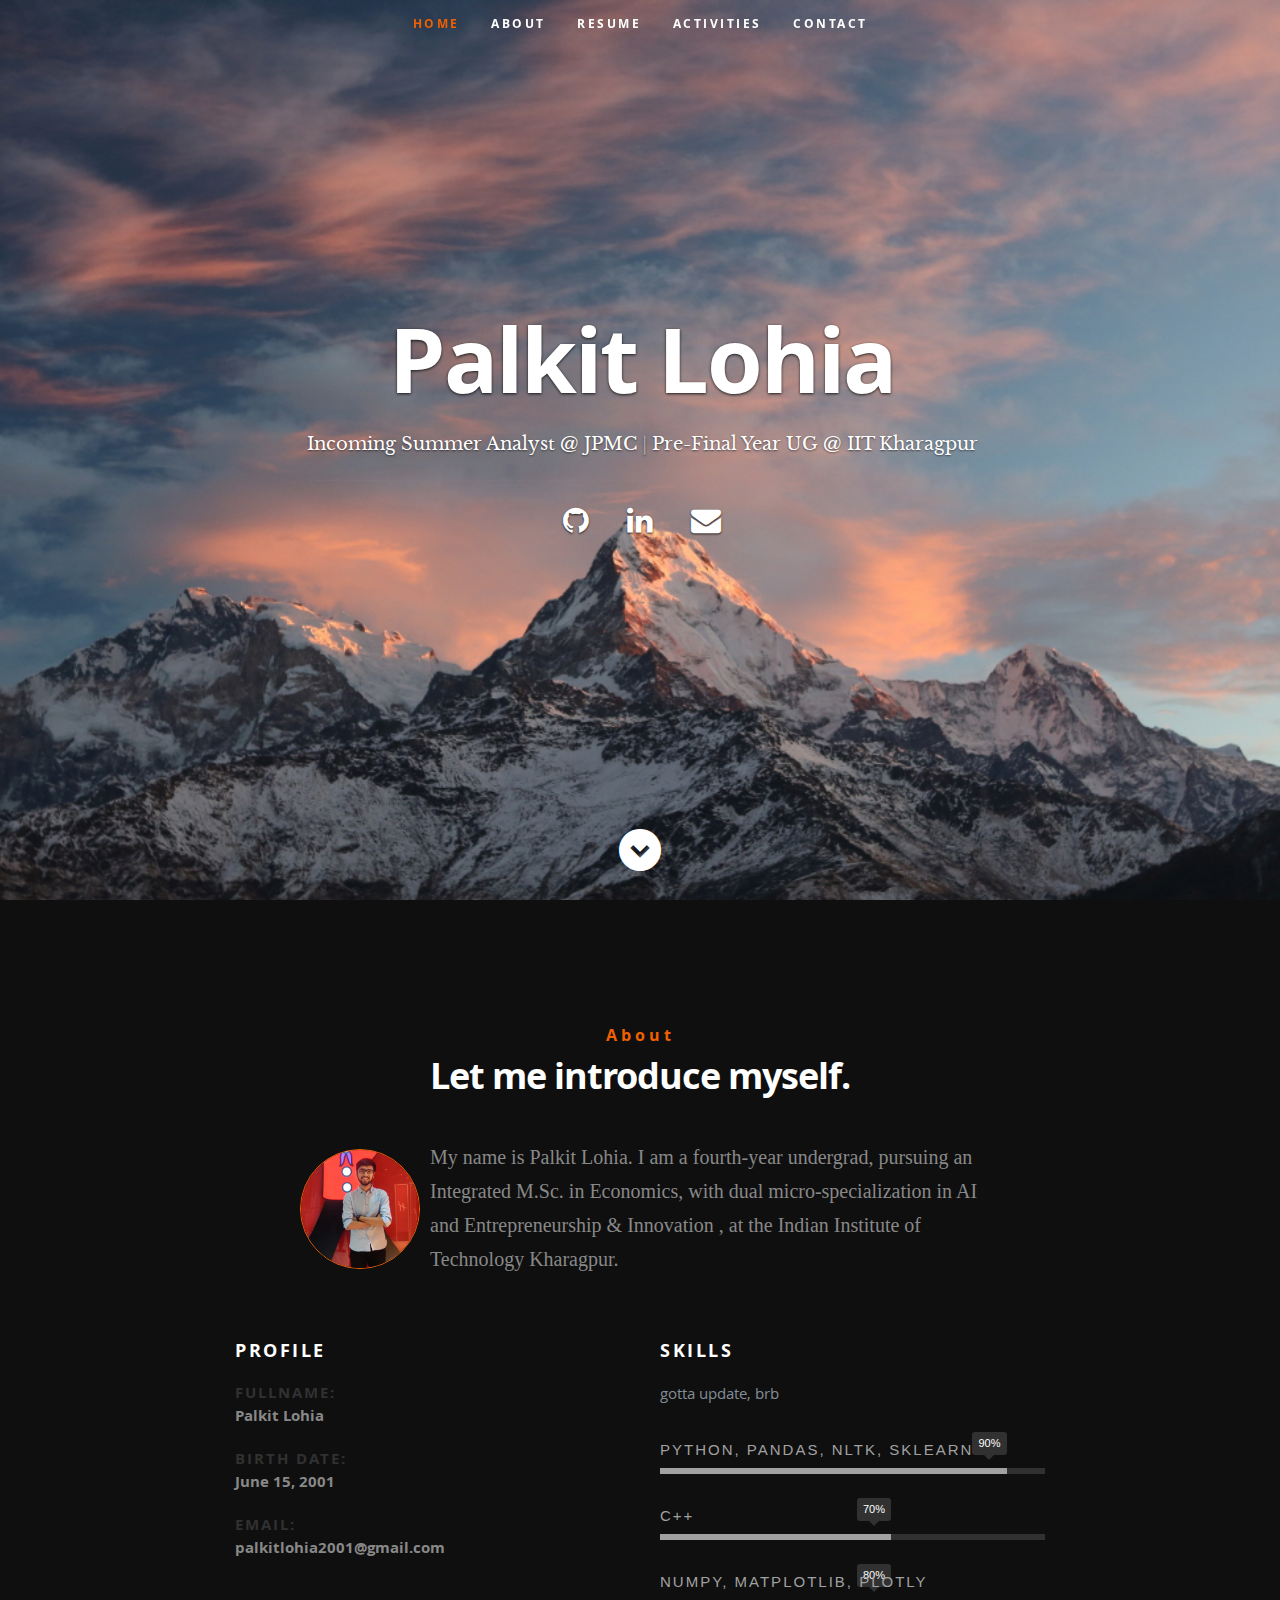
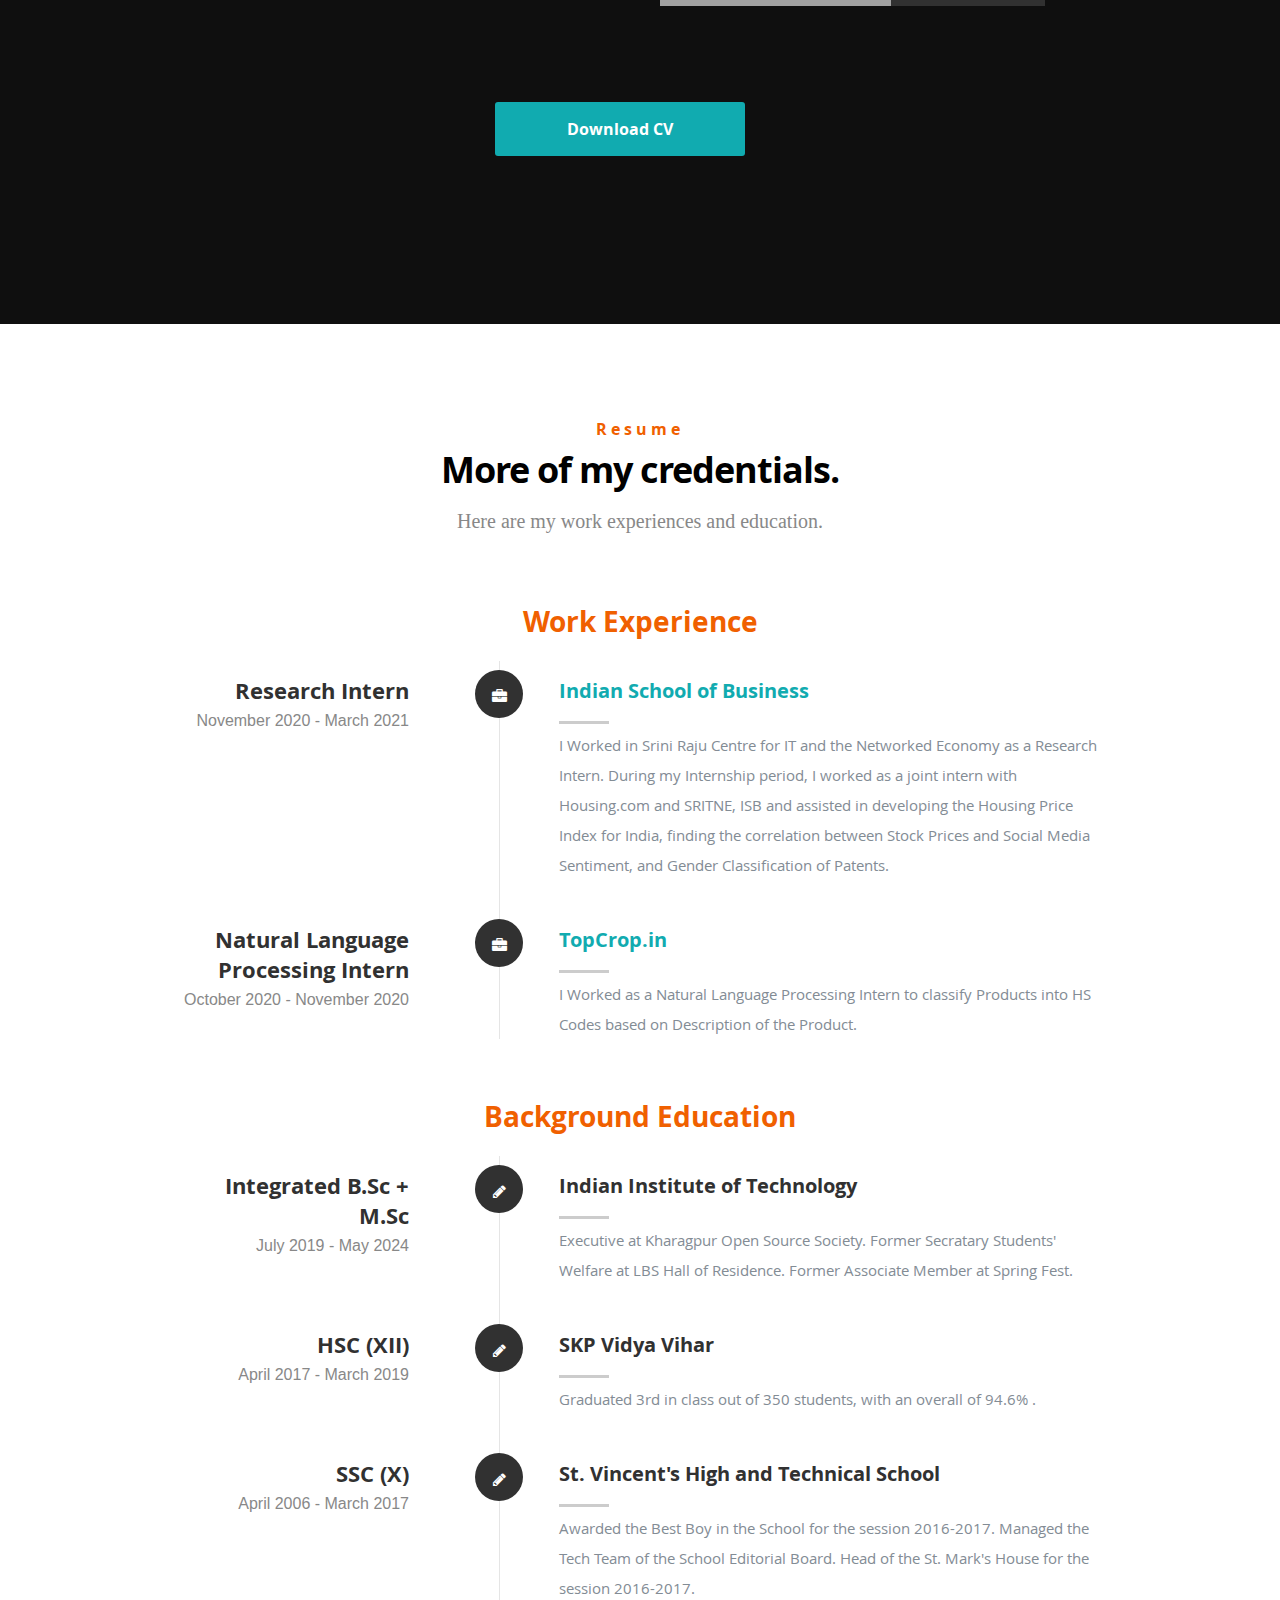
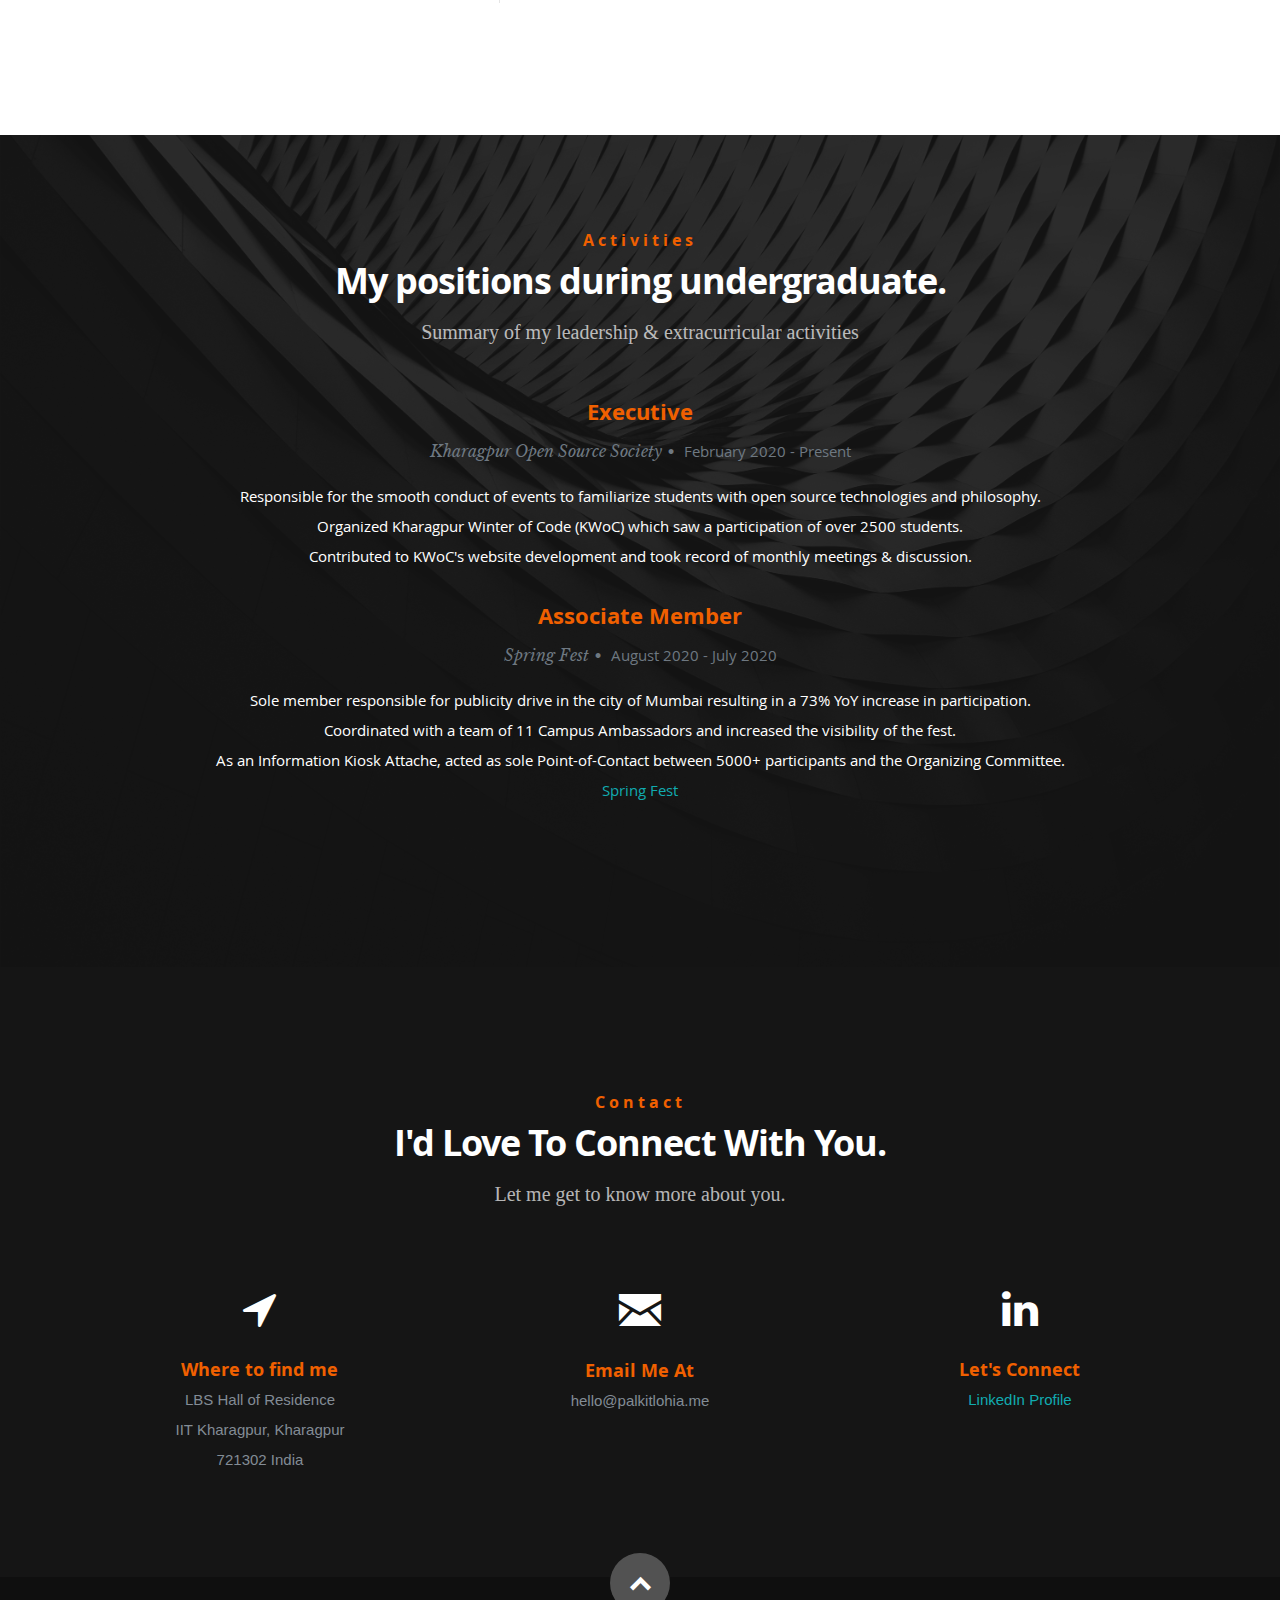
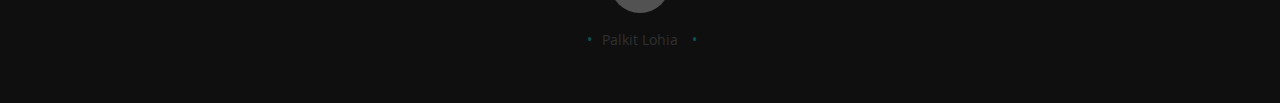
==== index.html @ 0373d720 "Update index.html" ====
<!DOCTYPE html>
<!--[if lt IE 8 ]><html class="no-js ie ie7" lang="en"> <![endif]-->
<!--[if IE 8 ]><html class="no-js ie ie8" lang="en"> <![endif]-->
<!--[if (gte IE 8)|!(IE)]><!--><html class="no-js" lang="en"> <!--<![endif]-->
<head>

   <!--- Basic Page Needs
   ================================================== -->
    <meta charset="utf-8">
   <title>Palkit Lohia</title>
   <meta name="description" content="">
   <meta name="author" content="">

   <!-- Mobile Specific Metas
   ================================================== -->
   <meta name="viewport" content="width=device-width, initial-scale=1, maximum-scale=1">

   <!-- CSS
    ================================================== -->
    <link rel="stylesheet" href="css/default.css">
    <link rel="stylesheet" href="css/layout.css">
    <link rel="stylesheet" href="css/media-queries.css">
    <link rel="stylesheet" href="css/magnific-popup.css">

   <!-- Script
   ================================================== -->
   <script src="js/modernizr.js"></script>

   <!-- Favicons
   ================================================== -->
   <link rel="shortcut icon" href="images\favicon.ico" >

</head>

<body>

   <!-- Header
   ================================================== -->
   <header id="home">

      <nav id="nav-wrap">

         <a class="mobile-btn" href="#nav-wrap" title="Show navigation">Show navigation</a>
         <a class="mobile-btn" href="#" title="Hide navigation">Hide navigation</a>

         <ul id="nav" class="nav">
            <li class="current"><a class="smoothscroll" href="#home">Home</a></li>
            <li><a class="smoothscroll" href="#about">About</a></li>
            <li><a class="smoothscroll" href="#resume">Resume</a></li>
            <!-- <li><a class="smoothscroll" href="#portfolio">Projects</a></li> -->
            <li><a class="smoothscroll" href="#activities">Activities</a></li>
            <!-- <li><a class="smoothscroll" href="#stats">Statistics</a></li> -->
            <li><a class="smoothscroll" href="#contact">Contact</a></li>
         </ul> <!-- end #nav -->

      </nav> <!-- end #nav-wrap -->

      <div class="row banner">
         <div class="banner-text">
            <h1 class="responsive-headline">Palkit Lohia</h1>
            <h3> <span>Incoming Summer Analyst @ JPMC</span> | <span>Pre-Final Year UG @ IIT Kharagpur</span></h3>
            <!-- <h3><span>background pic: The Himalayas<span></h3> -->
            <hr />
            <ul class="social">
               <li><a href="https://github.com/spookbite"><i class="fa fa-github"></i></a></li>
               <li><a href="www.linkedin.com/in/palkitlohia"><i class="fa fa-linkedin"></i></a></li>
               <li><a href="mailto:palkitlohia2001@gmail.com"><i class="fa fa-envelope"></i></a></li>
            </ul>
         </div>
      </div>

      <p class="scrolldown">
         <a class="smoothscroll" href="#about"><i class="icon-down-circle"></i></a>
      </p>

   </header> <!-- Header End -->


<!-- about section
   ================================================== -->
   <section id="about">  

      <div class="row section-intro">
         <div class="col-twelve">

            <h5>About</h5>
            <h1>Let me introduce myself.</h1>

            <div class="intro-info">

               <img src="images/profilepic.jfif" alt="Profile Picture">

               <p class="lead">My name is Palkit Lohia. I am a fourth-year undergrad, pursuing an Integrated M.Sc. in Economics, with dual micro-specialization in AI and Entrepreneurship & Innovation , at the Indian Institute of Technology Kharagpur.</p>
            </div>            

         </div>         
      </div> <!-- /section-intro -->

      <div class="row about-content">

         <div class="col-six tab-full">

            <h3>Profile</h3>
            <!-- <p>Currently, I'm seeking a Research Intern/ part time data analyst position. I can re-locate if needed. If you think I'm a good fit, please contant me via <a href="mailto:palkitlohia15@iitkgp.ac.in">palkitlohia15@iitkgp.ac.in</a>.</p> -->

            <ul class="info-list">
               <li>
                  <strong>Fullname:</strong>
                  <span>Palkit Lohia</span>
               </li>
               <li>
                  <strong>Birth Date:</strong>
                  <span>June 15, 2001</span>
               </li>
               <li>
                  <strong>Email:</strong>
                  <span>palkitlohia2001@gmail.com</span>
               </li>

            </ul> <!-- /info-list -->

         </div>

         <div class="col-six tab-full">

            <h3>Skills</h3>
            <p>gotta update, brb</p>

            <ul class="skill-bars">
               <li>
                  <div class="progress percent90"><span>90%</span></div>
                  <strong>Python, Pandas, NLTK, sklearn</strong>
               </li>
               <li>
                  <div class="progress percent60"><span>70%</span></div>
                  <strong>C++</strong>
               </li>
               <li>
                  <div class="progress percent60"><span>80%</span></div>
                  <strong>Numpy, Matplotlib, Plotly</strong>
               </li>
      
            </ul> <!-- /skill-bars -->    

         </div>

      </div>

      <div class="row button-section">
         <div class="col-twelve">
<!--             <a href="#contact" title="Hire Me" class="button stroke smoothscroll">Hire Me</a> -->
            <a href="https://spookbite.github.io/Palkit_Lohia-resume.pdf" title="Download CV" class="button button-primary">Download CV</a>
         </div>         
      </div>
   </section> <!-- /process-->    


   <!-- Resume Section
   ================================================== -->
   <section id="resume">

      <div class="row section-intro">
         <div class="col-twelve">

            <h5>Resume</h5>
            <h1>More of my credentials.</h1>

            <p class="lead">Here are my work experiences and education.</p>

         </div>  
      </div><!-- /section-intro -->

      <!-- Work experience 
      ----------------------------------------------- -->
      <div class="row resume-timeline">

         <div class="col-twelve resume-header">

            <h2>Work Experience</h2>

         </div> <!-- /resume-header -->

         <div class="col-twelve">

            <div class="timeline-wrap">

               <div class="timeline-block"> 

                  <div class="timeline-ico">
                     <i class="fa fa-briefcase"></i>
                  </div>

                  <div class="timeline-header">
                     <h3>Research Intern</h3>
                     <p>November 2020 - March 2021</p>
                  </div>

                  <div class="timeline-content">
                     <h4><a href="https://www.isb.edu/en.html" target="_blank">Indian School of Business</a></h4>
                     <p>I Worked in Srini Raju Centre for IT and the Networked Economy as a Research Intern. During my Internship period, I worked as a joint intern with Housing.com and SRITNE, ISB and assisted in developing the Housing Price Index for India, finding the correlation between Stock Prices and Social Media Sentiment, and Gender Classification of Patents.
                     </p>
                  </div>

               </div> <!-- /timeline-block -->


               <div class="timeline-block"> 

                  <div class="timeline-ico">
                     <i class="fa fa-briefcase"></i>
                  </div>

                  <div class="timeline-header">
                     <h3>Natural Language Processing Intern</h3>
                     <p>October 2020 - November 2020</p>
                  </div>

                  <div class="timeline-content">
                     <h4><a href="https://topcrop.in/" target="_blank">TopCrop.in</a></h4>
                     <p>I Worked as a Natural Language Processing Intern to classify Products into HS Codes based on Description of the Product.
                     </p>
                  </div>

               </div> <!-- /timeline-block -->


            </div> <!-- /timeline-wrap -->            

         </div> <!-- /col-twelve -->
         
         <div class="col-twelve resume-header">

            <h2>Background Education</h2>

         </div> <!-- /resume-header -->

         <div class="col-twelve">

            <div class="timeline-wrap">

               <div class="timeline-block">

                  <div class="timeline-ico">
                     <i class="fa fa-pencil"></i>
                  </div>

                  <div class="timeline-header">
                     <h3>Integrated B.Sc + M.Sc</h3>
                     <p>July 2019 - May 2024</p>
                  </div>

                  <div class="timeline-content">
                     <h4>Indian Institute of Technology</h4>
                     <p> Executive at Kharagpur Open Source Society. Former Secratary Students' Welfare at LBS Hall of Residence. Former Associate Member at Spring Fest.</p>
                  </div>

               </div> <!-- /timeline-block -->

               <div class="timeline-block">

                  <div class="timeline-ico">
                     <i class="fa fa fa-pencil"></i>
                  </div>

                  <div class="timeline-header">
                     <h3>HSC (XII)</h3>
                     <p>April 2017 - March 2019</p>
                  </div>

                  <div class="timeline-content">
                     <h4>SKP Vidya Vihar</h4>
                     <p> Graduated 3rd in class out of 350 students, with an overall of 94.6% .</p>
                  </div>

               </div> <!-- /timeline-block -->

               <div class="timeline-block">

                  <div class="timeline-ico">
                     <i class="fa fa fa-pencil"></i>
                  </div>

                  <div class="timeline-header">
                     <h3>SSC (X)</h3>
                     <p>April 2006 - March 2017</p>
                  </div>

                  <div class="timeline-content">
                     <h4>St. Vincent's High and Technical School</h4>
                     <p>Awarded the Best Boy in the School for the session 2016-2017. Managed the Tech Team of the School Editorial Board. Head of the St. Mark's House for the session 2016-2017.</p>
                     <p>
                  </div>

               </div> <!-- /timeline-block -->

            </div> <!-- /timeline-wrap -->            

         </div> <!-- /col-twelve -->
         
      </div> <!-- /resume-timeline -->
   </section>


   

   <!-- activities Section
   ================================================== -->
   <section id="activities">

      <div class="overlay"></div>

      <div class="row section-intro">
         <div class="col-twelve">

            <h5>Activities</h5>
            <h1>My positions during undergraduate.</h1>

            <p class="lead">Summary of my leadership & extracurricular activities</p>

         </div>         
      </div> <!-- /section-intro -->

      <div class="row activity">

         <div class="twelve columns main-col">

            <div class="row item">

               <div class="twelve columns">

                  <h3>Executive</h3>
                  <p class="info">Kharagpur Open Source Society<span>&bull;</span> <em class="date">February 2020 - Present</em></p>

                  <p>
                  Responsible for the smooth conduct of events to familiarize students with open source technologies and philosophy. <br>
                  Organized Kharagpur Winter of Code (KWoC) which saw a participation of over 2500 students. <br>
                  Contributed to KWoC's website development and took record of monthly meetings & discussion.<br>
                  </p>

               </div>

            </div> <!-- item end -->

            <div class="row item">

               <div class="twelve columns">

                  <h3>Associate Member</h3>
                  <p class="info">Spring Fest<span>&bull;</span> <em class="date">August 2020 - July 2020</em></p>

                  <p>
                  Sole member responsible for publicity drive in the city of Mumbai resulting in a 73% YoY increase in participation. <br>
                  Coordinated with a team of 11 Campus Ambassadors and increased the visibility of the fest.<br>
                  As an Information Kiosk Attache, acted as sole Point-of-Contact between 5000+ participants and the Organizing Committee. <br>
                  <a href="https://springfest.in/" target="_blank">Spring Fest</a>
                  </p>

               </div>

            </div> <!-- item end -->

         </div> <!-- main-col end -->

      </div> <!-- End Education -->
      
   </section> <!-- /activities --> 


   <!-- contact
   ================================================== -->
   <section id="contact">

      <div class="row section-intro">
         <div class="col-twelve">

            <h5>Contact</h5>
            <h1>I'd Love To Connect With You.</h1>

            <p class="lead">Let me get to know more about you.</p>

         </div> 
      </div> <!-- /section-intro -->

      <div class="row contact-info">

         <div class="col-four tab-full">

            <div class="icon">
               <i class="fa fa-location-arrow"></i>
            </div>

            <h5>Where to find me</h5>

            <p>
            LBS Hall of Residence<br>
            IIT Kharagpur, Kharagpur<br>
            721302 India
            </p>

         </div>

         <div class="col-four tab-full collapse">

            <div class="icon">
               <i class="icon-mail"></i>
            </div>

            <h5>Email Me At</h5>

            <p>hello@palkitlohia.me<br>         
            </p>

         </div>
         
    <div class="col-four tab-full collapse">

            <div class="icon">
               <i class="fa fa-linkedin"></i>
            </div>

            <h5>Let's Connect</h5>
            <a href="https://www.linkedin.com/in/palkitlohia/" target="_blank">LinkedIn Profile</a>

         </div>
         
      </div> <!-- /contact-info -->
      
   </section> <!-- /contact -->


   <!-- footer
   ================================================== -->
   <footer>

      <div class="row">

         <div class="twelve columns">

            <ul class="copyright">
               <li> </li>
               <li>Palkit Lohia</li>
               <li> </li>
            </ul>

         </div>

         <div id="go-top"><a class="smoothscroll" title="Back to Top" href="#home"><i class="icon-up-open"></i></a></div>

      </div>

   </footer> <!-- Footer End-->

   <!-- Java Script
   ================================================== -->
   <script src="http://ajax.googleapis.com/ajax/libs/jquery/1.10.2/jquery.min.js"></script>
   <script>window.jQuery || document.write('<script src="js/jquery-1.10.2.min.js"><\/script>')</script>
   <script type="text/javascript" src="js/jquery-migrate-1.2.1.min.js"></script>

   <script src="js/jquery.flexslider.js"></script>
   <script src="js/waypoints.js"></script>
   <script src="js/jquery.fittext.js"></script>
   <script src="js/magnific-popup.js"></script>
   <script src="js/init.js"></script>

</body>

</html>
<!-- Copyright 2014 CeeVee -->
<!-- Design by Styleshout -->
---- css/default.css ----
/*
=====================================================================
*   Ceevee v1.0 Default Stylesheet
*   url: styleshout.com
*   edited by Sunwoo Kang
*   06-29-2018
=====================================================================

TOC:
a. Webfonts and Icon fonts
b. Reset
c. Default Styles
   1. Basic
   2. Typography
   3. Links
   4. Images
   5. Buttons
   6. Forms
d. Grid
e. Others
   1. Clearing
   2. Misc

=====================================================================  */

/* ------------------------------------------------------------------ */
/* a. Webfonts and Icon fonts
 ------------------------------------------------------------------ */

@import url("fonts.css");
@import url("fontello/css/fontello.css");
@import url("font-awesome/css/font-awesome.min.css");

/* ------------------------------------------------------------------
/* b. Reset
      Adapted from:
      Normalize.css - https://github.com/necolas/normalize.css/
      HTML5 Doctor Reset - html5doctor.com/html-5-reset-stylesheet/
/* ------------------------------------------------------------------ */

html, body, div, span, object, iframe,
h1, h2, h3, h4, h5, h6, p, blockquote, pre,
abbr, address, cite, code,
del, dfn, em, img, ins, kbd, q, samp,
small, strong, sub, sup, var,
b, i,
dl, dt, dd, ol, ul, li,
fieldset, form, label, legend,
table, caption, tbody, tfoot, thead, tr, th, td,
article, aside, canvas, details, figcaption, figure,
footer, header, hgroup, menu, nav, section, summary,
time, mark, audio, video {
   margin: 0;
   padding: 0;
   border: 0;
   outline: 0;
   font-size: 100%;
   vertical-align: center;
   background: transparent;
}

article,aside,details,figcaption,figure,
footer,header,hgroup,menu,nav,section {
   display: block;
}

audio,
canvas,
video {
   display: inline-block;
}

audio:not([controls]) {
   display: none;
   height: 0;
}

[hidden] { display: none; }

code, kbd, pre, samp {
   font-family: monospace, serif;
   font-size: 1em;
}

pre {
   white-space: pre;
   white-space: pre-wrap;
   word-wrap: break-word;
}

blockquote, q { quotes: &#8220 &#8220; }

blockquote:before, blockquote:after,
q:before, q:after {
   content: '';
   content: none;
}

ins {
   background-color: #ff9;
   color: #000;
   text-decoration: none;
}

mark {
   background-color: #A7F4F6;
   color: #555;
}

del { text-decoration: line-through; }

abbr[title], dfn[title] {
   border-bottom: 1px dotted;
   cursor: help;
}

table {
   border-collapse: collapse;
   border-spacing: 0;
}


/* ------------------------------------------------------------------ */
/* c. Default and Basic Styles
      Adapted from:
      Skeleton CSS Framework - http://www.getskeleton.com/
      Typeplate Typographic Starter Kit - http://typeplate.com/
/* ------------------------------------------------------------------ */

/*  1. Basic  ------------------------------------------------------- */

*,
*:before,
*:after {
   -moz-box-sizing: border-box;
   -webkit-box-sizing: border-box;
   box-sizing: border-box;
}

html {
   font-size: 62.5%;
   -webkit-font-smoothing: antialiased;
}

body {
   background: #fff;
   font-family: 'opensans-regular', sans-serif;
   font-weight: normal;
   font-size: 15px;
   line-height: 30px;
	color: #838C95;

   -webkit-font-smoothing: antialiased; /* Fix for webkit rendering */
	-webkit-text-size-adjust: 100%;
}

/*  2. Typography
       Vertical rhythm with leading derived from 6
--------------------------------------------------------------------- */

h1, h2, h3, h4, h5, h6 {
   color: #313131;
	font-family: 'opensans-bold', sans-serif;
   font-weight: normal;
   -webkit-font-variant-ligatures: common-ligatures;
   -moz-font-variant-ligatures: common-ligatures;
   font-variant-ligatures: common-ligatures;
   text-rendering: optimizeLegibility;
}
h1 a, h2 a, h3 a, h4 a, h5 a, h6 a { font-weight: inherit; }
h1 { font-size: 38px; line-height: 42px; margin-bottom: 12px; letter-spacing: -1px; }
h2 { font-size: 28px; line-height: 36px; margin-bottom: 6px; }
h3 { font-size: 22px; line-height: 30px; margin-bottom: 12px; }
h4 { font-size: 20px; line-height: 30px; margin-bottom: 6px; }
h5 { font-size: 18px; line-height: 30px; }
h6 { font-size: 14px; line-height: 30px; }
.subheader { }

p { margin: 0 0 30px 0; }
p img { margin: 0; }
p.lead {
   font-family: "lora-regular", serif;
   font-size: 2rem;
   line-height: 1.7;
   color: #888888;
}

/* for 'em' and 'strong' tags, font-size and line-height should be same with
the body tag due to rendering problems in some browsers */
em { font: 15px/30px 'opensans-italic', sans-serif; }
strong, b { font: 15px/30px 'opensans-bold', sans-serif; }
small { font-size: 11px; line-height: inherit; }

/*	Blockquotes */
blockquote {
   margin: 30px 0px;
   padding-left: 40px;
   position: relative;
}
blockquote:before {
   content: "\201C";
   opacity: 0.45;
   font-size: 80px;
   line-height: 0px;
   margin: 0;
   font-family: arial, sans-serif;

   position: absolute;
   top:  30px;
	left: 0;
}
blockquote p {
   font-family: 'librebaskerville-italic', serif;
   padding: 0;
   font-size: 18px;
   line-height: 36px;
}
blockquote cite {
   display: block;
   font-size: 12px;
   font-style: normal;
   line-height: 18px;
}
blockquote cite:before { content: "\2014 \0020"; }
blockquote cite a,
blockquote cite a:visited { color: #8B9798; border: none }

/** 
 * ===================================================================
 * block grids - (_grid.scss)
 *
 * ------------------------------------------------------------------- 
 */
[class*="block-"]:before,
[class*="block-"]:after {
	content: "";
	display: table;
}

[class*="block-"]:after {
	clear: both;
}

.block-1-6 .bgrid {
	width: 16.66667%;
}

.block-1-4 .bgrid {
	width: 25%;
}

.block-1-3 .bgrid {
	width: 33.33333%;
}

.block-1-2 .bgrid {
	width: 50%;
}

/**
 * Clearing for block grid columns. Allow columns with 
 * different heights to align properly.
 */
.block-1-6 .bgrid:nth-child(6n+1),
.block-1-4 .bgrid:nth-child(4n+1),
.block-1-3 .bgrid:nth-child(3n+1),
.block-1-2 .bgrid:nth-child(2n+1) {
	clear: both;
}

/**
 * small screens - (_grid.scss)
 * --------------------------------------------------------------- 
 */
@media screen and (max-width:1024px) {
	.block-s-1-6 .bgrid {
		width: 16.66667%;
	}

	.block-s-1-4 .bgrid {
		width: 25%;
	}

	.block-s-1-3 .bgrid {
		width: 33.33333%;
	}

	.block-s-1-2 .bgrid {
		width: 50%;
	}

	.block-s-full .bgrid {
		width: 100%;
		clear: both;
	}

	[class*="block-s-"] .bgrid:nth-child(n) {
		clear: none;
	}

	.block-s-1-6 .bgrid:nth-child(6n+1),
	.block-s-1-4 .bgrid:nth-child(4n+1),
	.block-s-1-3 .bgrid:nth-child(3n+1),
	.block-s-1-2 .bgrid:nth-child(2n+1) {
		clear: both;
	}

}

/* ---------------------------------------------------------------------
/*  Pull Quotes Markup
/*
    <aside class="pull-quote">
		<blockquote>
			<p></p>
		</blockquote>
	 </aside>
/*
/* --------------------------------------------------------------------- */
.pull-quote {
   position: relative;
	padding: 18px 30px 18px 0px;
}
.pull-quote:before,
.pull-quote:after {
	height: 1em;
	opacity: 0.45;
	position: absolute;
	font-size: 80px;
   font-family: Arial, Sans-Serif;
}
.pull-quote:before {
	content: "\201C";
	top:  33px;
	left: 0;
}
.pull-quote:after {
	content: '\201D';
	bottom: -33px;
	right: 0;
}
.pull-quote blockquote {
   margin: 0;
}
.pull-quote blockquote:before {
   content: none;
}

/* Abbreviations */
abbr {
   font-family: 'opensans-bold', sans-serif;
	font-variant: small-caps;
	text-transform: lowercase;
   letter-spacing: .5px;
	color: gray;
}
abbr:hover { cursor: help; }

/* drop cap */
.drop-cap:first-letter {
	float: left;
	margin: 0;
	padding: 14px 6px 0 0;
	font-size: 84px;
	font-family: /* Copperplate */ 'opensans-bold', sans-serif;
   line-height: 60px;
	text-indent: 0;
	background: transparent;
	color: inherit;
}

hr { border: solid #E3E3E3; border-width: 1px 0 0; clear: both; margin: 11px 0 30px; height: 0; }


/*  3. Links  ------------------------------------------------------- */

a, a:visited {
   text-decoration: none;
   outline: 0;
   color: #11ABB0;

   -webkit-transition: color .3s ease-in-out;
   -moz-transition: color .3s ease-in-out;
   -o-transition: color .3s ease-in-out;
   transition: color .3s ease-in-out;
}
a:hover, a:focus { color: #313131; }
p a, p a:visited { line-height: inherit; }


/*  4. List  --------------------------------------------------------- */

ul, ol { margin-bottom: 24px; margin-top: 12px; }
ul { list-style: none outside; }
ol { list-style: decimal; }
ol, ul.square, ul.circle, ul.disc { margin-left: 30px; }
ul.square { list-style: square outside; }
ul.circle { list-style: circle outside; }
ul.disc { list-style: disc outside; }
ul ul, ul ol,
ol ol, ol ul { margin: 6px 0 6px 30px; }
ul ul li, ul ol li,
ol ol li, ol ul li { margin-bottom: 6px; }
li { line-height: 18px; margin-bottom: 12px; }
ul.large li { }
li p { }

/* ---------------------------------------------------------------------
/*  Stats Tab Markup

    <ul class="stats-tabs">
		<li><a href="#">[value]<b>[name]</b></a></li>
	 </ul>

    Extend this object into your markup.
/*
/* --------------------------------------------------------------------- */
.stats-tabs {
   padding: 0;
   margin: 24px 0;
}
.stats-tabs li {
	display: inline-block;
	margin: 0 10px 18px 0;
	padding: 0 10px 0 0;
	border-right: 1px solid #ccc;
}
.stats-tabs li:last-child {
	margin: 0;
	padding: 0;
	border: none;
}
.stats-tabs li a {
	display: inline-block;
	font-size: 22px;
	font-family: 'opensans-bold', sans-serif;
   border: none;
   color: #313131;
}
.stats-tabs li a:hover {
   color:#11ABB0;
}
.stats-tabs li a b {
	display: block;
	margin: 6px 0 0 0;
	font-size: 13px;
	font-family: 'opensans-regular', sans-serif;
   color: #8B9798;
}

/* definition list */
dl { margin: 12px 0; }
dt { margin: 0; color:#11ABB0; }
dd { margin: 0 0 0 20px; }

/* Lining Definition Style Markup */
.lining dt,
.lining dd {
	display: inline;
	margin: 0;
}
.lining dt + dt:before,
.lining dd + dt:before {
	content: "\A";
	white-space: pre;
}
.lining dd + dd:before {
	content: ", ";
}
.lining dd:before {
	content: ": ";
	margin-left: -0.2em;
}

/* Dictionary Definition Style Markup */
.dictionary-style dt {
	display: inline;
	counter-reset: definitions;
}
.dictionary-style dt + dt:before {
	content: ", ";
	margin-left: -0.2em;
}
.dictionary-style dd {
	display: block;
	counter-increment: definitions;
}
.dictionary-style dd:before {
	content: counter(definitions, decimal) ". ";
}

/* Pagination */
.pagination {
   margin: 36px auto;
   text-align: center;
}
.pagination ul li {
   display: inline-block;
   margin: 0;
   padding: 0;
}
.pagination .page-numbers {
   font: 15px/18px 'opensans-bold', sans-serif;
   display: inline-block;
   padding: 6px 10px;
   margin-right: 3px;
   margin-bottom: 6px;
	color: #6E757C;
	background-color: #E6E8EB;

	-webkit-transition: all 200ms ease-in-out;
	-moz-transition: all 200ms ease-in-out;
	-o-transition: all 200ms ease-in-out;
	-ms-transition: all 200ms ease-in-out;
	transition: all 200ms ease-in-out;

   -moz-border-radius: 3px;
   -webkit-border-radius: 3px;
   -khtml-border-radius: 3px;
	border-radius: 3px;
}
.pagination .page-numbers:hover {
   background: #838A91;
   color: #fff;
}
.pagination .current,
.pagination .current:hover {
   background-color: #11ABB0;
   color: #fff;
}
.pagination .inactive,
.pagination .inactive:hover {
   background-color: #E6E8EB;
	color: #A9ADB2;
}
.pagination .prev, .pagination .next {}

/*  5. Images  --------------------------------------------------------- */

img {
   max-width: 100%;
   height: auto;
}
img.pull-right { margin: 12px 0px 0px 18px; }
img.pull-left { margin: 12px 18px 0px 0px; }

/*  6. Buttons  --------------------------------------------------------- */

.button,
.button:visited,
button,
input[type="submit"],
input[type="reset"],
input[type="button"] {
   font: 16px/30px 'opensans-bold', sans-serif;
   background: #11ABB0;
   display: inline-block;
	text-decoration: none;
   letter-spacing: 0;
   color: #fff;
	padding: 12px 20px;
	margin-bottom: 18px;
   border: none;
   cursor: pointer;
   height: auto;

   -webkit-transition: all .2s ease-in-out;
	-moz-transition: all .2s ease-in-out;
	-o-transition: all .2s ease-in-out;
	-ms-transition: all .2s ease-in-out;
	transition: all .2s ease-in-out;

   -moz-border-radius: 3px;
   -webkit-border-radius: 3px;
   -khtml-border-radius: 3px;
   border-radius: 3px;
}

.button:hover,
button:hover,
input[type="submit"]:hover,
input[type="reset"]:hover,
input[type="button"]:hover {
   background: #3d4145;
   color: #fff;
}

.button:active,
button:active,
input[type="submit"]:active,
input[type="reset"]:active,
input[type="button"]:active {
   background: #3d4145;
   color: #fff;
}

.button.full-width,
button.full-width,
input[type="submit"].full-width,
input[type="reset"].full-width,
input[type="button"].full-width {
	width: 100%;
	padding-left: 0 !important;
	padding-right: 0 !important;
	text-align: center;
}

/* Fix for odd Mozilla border & padding issues */
button::-moz-focus-inner,
input::-moz-focus-inner {
    border: 0;
    padding: 0;
}


/*  7. Forms  --------------------------------------------------------- */

form { margin-bottom: 24px; }
fieldset { margin-bottom: 24px; }

input[type="text"],
input[type="password"],
input[type="email"],
textarea,
select {
   display: block;
   padding: 18px 15px;
   margin: 0 0 24px 0;
   border: 0;
   outline: none;
   vertical-align: middle;
   min-width: 225px;
	max-width: 100%;
   font-size: 15px;
   line-height: 24px;
	color: #647373;
	background: #D3D9D9;

}

/* select { padding: 0;
   width: 220px;
   } */

input[type="text"]:focus,
input[type="password"]:focus,
input[type="email"]:focus,
textarea:focus {
   color: #B3B7BC;
	background-color: #3d4145;
}

textarea { min-height: 220px; }

label,
legend {
   font: 16px/24px 'opensans-bold', sans-serif;
	margin: 12px 0;
   color: #3d4145;
   display: block;
}
label span,
legend span {
	color: #8B9798;
   font: 14px/24px 'opensans-regular', sans-serif;
}

input[type="checkbox"],
input[type="radio"] {
    font-size: 15px;
    color: #737373;
}

input[type="checkbox"] { display: inline; }

/* ------------------------------------------------------------------ */
/* d. Grid
---------------------------------------------------------------------
   gutter = 40px.
/* ------------------------------------------------------------------ */

/* default
--------------------------------------------------------------- */
.row {
   width: 96%;
   max-width: 1020px;
   margin: 0 auto;
}
/* fixed width for IE8 */
.ie .row { width: 1000px ; }

.narrow .row { max-width: 980px; }

.row .row { width: auto; max-width: none; margin: 0 -20px; }

/* row clearing */
.row:before,
.row:after {
    content: " ";
    display: table;
}
.row:after {
    clear: both;
}

.column, .columns {
   position: relative;
   padding: 0 20px;
   min-height: 1px;
   float: left;
}
.column.centered, .columns.centered  {
    float: none;
    margin: 0 auto;
}

/* removed gutters */
.row.collapsed > .column,
.row.collapsed > .columns,
.column.collapsed, .columns.collapsed  { padding: 0; }

[class*="column"] + [class*="column"]:last-child { float: right; }
[class*="column"] + [class*="column"].end { float: right; }

/* column widths */
.row .one         { width: 8.33333%; }
.row .two         { width: 16.66667%; }
.row .three       { width: 25%; }
.row .four        { width: 33.33333%; }
.row .five        { width: 41.66667%; }
.row .six         { width: 50%; }
.row .seven       { width: 58.33333%; }
.row .eight       { width: 66.66667%; }
.row .nine        { width: 75%; }
.row .ten         { width: 83.33333%; }
.row .eleven      { width: 91.66667%; }
.row .twelve      { width: 100%; }

/* Offsets */
.row .offset-1    { margin-left: 8.33333%; }
.row .offset-2    { margin-left: 16.66667%; }
.row .offset-3    { margin-left: 25%; }
.row .offset-4    { margin-left: 33.33333%; }
.row .offset-5    { margin-left: 41.66667%; }
.row .offset-6    { margin-left: 50%; }
.row .offset-7    { margin-left: 58.33333%; }
.row .offset-8    { margin-left: 66.66667%; }
.row .offset-9    { margin-left: 75%; }
.row .offset-10   { margin-left: 83.33333%; }
.row .offset-11   { margin-left: 91.66667%; }

/* Push/Pull */
.row .push-1      { left: 8.33333%; }
.row .pull-1      { right: 8.33333%; }
.row .push-2      { left: 16.66667%; 	}
.row .pull-2      { right: 16.66667%; }
.row .push-3      { left: 25%; }
.row .pull-3      { right: 25%;	}
.row .push-4      { left: 33.33333%; }
.row .pull-4      { right: 33.33333%; }
.row .push-5      { left: 41.66667%; }
.row .pull-5      { right: 41.66667%; }
.row .push-6      { left: 50%; }
.row .pull-6      { right: 50%; }
.row .push-7      { left: 58.33333%; }
.row .pull-7      { right: 58.33333%; }
.row .push-8      { left: 66.66667%; 	}
.row .pull-8      { right: 66.66667%; }
.row .push-9      { left: 75%; }
.row .pull-9      { right: 75%; }
.row .push-10     { left: 83.33333%; }
.row .pull-10     { right: 83.33333%; }
.row .push-11     { left: 91.66667%; }
.row .pull-11     { right: 91.66667%; }

/* block grids
--------------------------------------------------------------------- */
.bgrid-sixths [class*="column"]   { width: 16.66667%; }
.bgrid-quarters [class*="column"] { width: 25%; }
.bgrid-thirds [class*="column"]   { width: 33.33333%; }
.bgrid-halves [class*="column"]   { width: 50%; }

[class*="bgrid"] [class*="column"] + [class*="column"]:last-child { float: left; }

/** 
 * ===================================================================
 * 03. grid - (_grid.scss)
 *
 * ------------------------------------------------------------------- 
 */
.row {
   width: 94%;
   max-width: 1140px;
   margin: 0 auto;
}

.row:before,
.row:after {
   content: "";
   display: table;
}

.row:after {
   clear: both;
}

.row .row {
   width: auto;
   max-width: none;
   margin-left: -20px;
   margin-right: -20px;
}

[class*="col-"],
.bgrid {
   float: left;
}

[class*="col-"] + [class*="col-"].end {
   float: right;
}

[class*="col-"] {
   padding: 0 20px;
}

.col-one {
   width: 8.33333%;
}

.col-two,
.col-1-6 {
   width: 16.66667%;
}

.col-three,
.col-1-4 {
   width: 25%;
}

.col-four,
.col-1-3 {
   width: 33.33333%;
}

.col-five {
   width: 41.66667%;
}

.col-six,
.col-1-2 {
   width: 50%;
}

.col-seven {
   width: 58.33333%;
}

.col-eight,
.col-2-3 {
   width: 66.66667%;
}

.col-nine,
.col-3-4 {
   width: 75%;
}

.col-ten,
.col-5-6 {
   width: 83.33333%;
}

.col-eleven {
   width: 91.66667%;
}

.col-twelve,
.col-full {
   width: 100%;
}

/**
 * small screens - (_grid.scss)
 * --------------------------------------------------------------- 
 */
@media screen and (max-width:1024px) {
   .row .row {
      margin-left: -18px;
      margin-right: -18px;
   }

   [class*="col-"] {
      padding: 0 18px;
   }

}


/* Left clearing for block grid columns - columns that changes width in
different screen sizes. Allows columns with different heights to align
properly.
--------------------------------------------------------------------- */
.first { clear: left; }   /* first column in default screen */
.s-first { clear: none; } /* first column in smaller screens */

/* smaller screens
--------------------------------------------------------------- */
@media only screen and (max-width: 900px) {

   /* block grids on small screens */
   .s-bgrid-sixths [class*="column"]   { width: 16.66667%; }
   .s-bgrid-quarters [class*="column"] { width: 25%; }
   .s-bgrid-thirds [class*="column"]   { width: 33.33333%; }
   .s-bgrid-halves [class*="column"]   { width: 50%; }

   /* block grids left clearing */
   .first { clear: none; }
   .s-first { clear: left; }

}

/* mobile wide/smaller tablets
--------------------------------------------------------------- */
@media only screen and (max-width: 767px) {

   .row {
	   width: 460px;
	   margin: 0 auto;
      padding: 0;
	}
   .column, .columns {
	   width: auto !important;
	   float: none;
	   margin-left: 0;
	   margin-right: 0;
      padding: 0 30px;
   }
   .row .row { width: auto; max-width: none; margin: 0 -30px; }

   [class*="column"] + [class*="column"]:last-child { float: none; }
   [class*="bgrid"] [class*="column"] + [class*="column"]:last-child { float: none; }

   /* Offsets */
   .row .offset-1    { margin-left: 0%; }
   .row .offset-2    { margin-left: 0%; }
   .row .offset-3    { margin-left: 0%; }
   .row .offset-4    { margin-left: 0%; }
   .row .offset-5    { margin-left: 0%; }
   .row .offset-6    { margin-left: 0%; }
   .row .offset-7    { margin-left: 0%; }
   .row .offset-8    { margin-left: 0%; }
   .row .offset-9    { margin-left: 0%; }
   .row .offset-10   { margin-left: 0%; }
   .row .offset-11   { margin-left: 0%; }
}

/* mobile narrow
--------------------------------------------------------------- */
@media only screen and (max-width: 460px) {

   .row { width: auto; }

}

/* larger screens
--------------------------------------------------------------- */
@media screen and (min-width: 1200px) {

   .wide .row { max-width: 1180px; }

}

/* ------------------------------------------------------------------ */
/* e. Others
/* ------------------------------------------------------------------ */

/*  1. Clearing
    (http://nicolasgallagher.com/micro-clearfix-hack/
--------------------------------------------------------------------- */

.cf:before,
.cf:after {
    content: " ";
    display: table;
}
.cf:after {
    clear: both;
}

/*  2. Misc -------------------------------------------------------- */

.remove-bottom { margin-bottom: 0 !important; }
.half-bottom { margin-bottom: 12px !important; }
.add-bottom { margin-bottom: 24px !important; }
.no-border { border: none; }

.text-center  { text-align: center !important; }
.text-left    { text-align: left !important; }
.text-right   { text-align: right !important; }
.pull-left    { float: left !important; }
.pull-right   { float: right !important; }
.align-center {
	margin-left: auto !important;
	margin-right: auto !important;
	text-align: center !important;
}
---- css/layout.css ----
/*
=====================================================================
*   Ceevee v1.0 Layout Stylesheet
*   url: styleshout.com
*   03-18-2014
=====================================================================

   TOC:
   a. General Styles
   b. Header Styles
   c. About Section
   d. Resume Section
   e. Portfolio Section
   f. Activities
   g. Stats
   h. Contact Section
   i. Footer
   j. Others

===================================================================== */

/* ------------------------------------------------------------------ */
/* a. General Styles
/* ------------------------------------------------------------------ */

body { background: #0f0f0f; }

.grey-section {
  background: #ebebeb;
}
.grey-section p.lead {
  font-family:'librebaskerville-regular', serif;
  color: #7d7d7d;
}
.section-intro {
  max-width: 700px;
  margin-left: auto;
  margin-right: auto;
  text-align: center;
  margin-bottom: 3.6rem;
  position: relative;
}
.section-intro h1 {
  font-family: 'opensans-bold', sans-serif;
  font-size: 3.6rem;
  color: #313131;
  line-height: 1.25;
  margin-bottom: 1.2rem;
}
.section-intro h5 {
  color: #F06000;
  font-size: 1.6rem;
  line-height: 1.875;
  margin-bottom: 0.3rem;
  letter-spacing: .4rem;
}

/* ------------------------------------------------------------------ */
/* b. Header Styles
/* ------------------------------------------------------------------ */

header {
   position: relative;
   height: 800px;
   min-height: 500px;
   width: 100%;
   background: #161415 url(../images/header-background.jpg) no-repeat top center;
   background-size: cover !important;
	-webkit-background-size: cover !important;
   text-align: center;
   overflow: hidden;
}

/* vertically center banner section */
header:before {
   content: '';
   display: inline-block;
   vertical-align: middle;
   height: 100%;
}
header .banner {
   display: inline-block;
   vertical-align: middle;
   margin: 0 auto;
   width: 85%;
   padding-bottom: 30px;s
   text-align: center;
}

header .banner-text { width: 100%; }
header .banner-text h1 {
   font: 90px/1.1em 'opensans-bold', sans-serif;
   color: #fff;
   letter-spacing: -2px;
   margin: 0 auto 18px auto;
   text-shadow: 0px 1px 3px rgba(0, 0, 0, .8);
}
header .banner-text h3 {
   font: 18px/1.9em 'librebaskerville-regular', serif;
   color: #A8A8A8;
   margin: 0 auto;
   width: 70%;
   text-shadow: 0px 1px 2px rgba(0, 0, 0, .5);
}
header .banner-text h3 span,
header .banner-text h3 a {
   color: #fff;
}
header .banner-text hr {
   width: 60%;
   margin: 18px auto 24px auto;
   border-color: #2F2D2E;
   border-color: rgba(150, 150, 150, .1);
}

/* header social links */
header .social {
   margin: 24px 0;
   padding: 0;
   font-size: 30px;
   text-shadow: 0px 1px 2px rgba(0, 0, 0, .8);
}
header .social li {
   display: inline-block;
   margin: 0 15px;
   padding: 0;
}
header .social li a { color: #fff; }
header .social li a:hover { color: #11ABB0; }

/* scrolldown link */
header .scrolldown a {
   position: absolute;
   bottom: 30px;
   left: 50%;
   margin-left: -29px;
   color: #fff;
   display: block;
   height: 42px;
   width: 42px;
   font-size: 42px;
   line-height: 42px;
   color: #fff;
   border-radius: 100%;

   -webkit-transition: all .3s ease-in-out;
   -moz-transition: all .3s ease-in-out;
   -o-transition: all .3s ease-in-out;
   transition: all .3s ease-in-out;
}
header .scrolldown a:hover { color: #11ABB0; }

/* primary navigation
--------------------------------------------------------------------- */
#nav-wrap ul, #nav-wrap li, #nav-wrap a {
	 margin: 0;
	 padding: 0;
	 border: none;
	 outline: none;
}

/* nav-wrap */
#nav-wrap {
   font: 12px 'opensans-bold', sans-serif;
   width: 100%;
   text-transform: uppercase;
   letter-spacing: 2.5px;
   margin: 0 auto;
   z-index: 100;
   position: fixed;
   left: 0;
   top: 0;
}
.opaque { background-color: #333; }

/* hide toggle button */
#nav-wrap > a.mobile-btn { display: none; }

ul#nav {
   min-height: 48px;
   width: auto;

   /* center align the menu */
   text-align: center;
}
ul#nav li {
   position: relative;
   list-style: none;
   height: 48px;
   display: inline-block;
}

/* Links */
ul#nav li a {

/* 8px padding top + 8px padding bottom + 32px line-height = 48px */

   display: inline-block;
   padding: 8px 13px;
   line-height: 32px;
	text-decoration: none;
   text-align: left;
   color: #fff;

	-webkit-transition: color .2s ease-in-out;
	-moz-transition: color .2s ease-in-out;
	-o-transition: color .2s ease-in-out;
	-ms-transition: color .2s ease-in-out;
	transition: color .2s ease-in-out;
}

ul#nav li a:active { background-color: transparent !important; }
ul#nav li.current a { color: #F06000; }


/* ------------------------------------------------------------------ */
/* c. About Section
/* ------------------------------------------------------------------ */

#about {
  padding-top: 12rem;
  padding-bottom: 15rem;
}

#about .section-intro {
  margin-bottom: 3rem;
}

.section-intro h1 {
  color: #FFFFFF;
}

.intro-info {
  margin-top: 4.2rem;
  margin-right: -30px;
  margin-left: -30px;
}
.intro-info img {
  height: 12rem;
  width: 12rem;
  border:1px solid #F06000;
  border-radius: 50%;
  margin: 0.9rem 1rem 0 2rem;
  float: left;
}
.intro-info .lead {
  text-align: left;
  padding-left: 13rem;
}

.about-content {
  position: relative;
  text-align: left;
  max-width: 850px;
  margin-bottom: 3.6rem;
}
.about-content h3 {
  font-family: 'opensans-bold', sans-serif;
  font-size: 1.8rem;
  color: #FFFFFF;
  text-transform: uppercase;
  letter-spacing: .25rem;
}
.about-content .info-list {
  list-style: none;
  margin-left: 0;
}
.about-content .info-list li {
  padding: 0 0 1.5rem 0;
  margin-bottom: .6rem;
}
.about-content .info-list li strong {
  font-family: 'opensans-bold', sans-serif;
  color: #313131;
  text-transform: uppercase;
  letter-spacing: .2rem;
  font-size: 1.5rem;
  line-height: 3rem;
}
.about-content .info-list li span {
  display: block;
  font-family: 'opensans-bold', sans-serif;
  color: #888888;
  font-size: 1.5rem;
  line-height: 1;
}
.about-content .skill-bars {
  margin-top: 6rem;
}

.button-section {
  text-align: center;
}
.button-section .button {
  width: 250px;
}
.button-section [class*="col-"] .button:first-child {
  margin-right: 4rem;
}


/* ------------------------------------------------------------------ */
/* d. Resume Section
/* ------------------------------------------------------------------ */

#resume .section-intro h1 {
  color: black;
}

#resume {
   background: #fff;
   padding-top: 90px;
   padding-bottom: 72px;
}

#resume .resume-header {
  text-align: center;
}

#resume .resume-header h2 {
  color: #F06000
}

#resume .resume-timeline {
  max-width: 980px;
}
#resume .timeline-wrap {
  position: relative;
  margin-top: 1.5rem;
  margin-bottom: 6rem;
}
#resume .timeline-wrap::before {
  content: "";
  display: block;
  width: 1px;
  height: 100%;
  background: rgba(0, 0, 0, 0.1);
  position: absolute;
  left: 35%;
  top: 0;
}
#resume .timeline-block {
  position: relative;
  padding-top: 1.5rem;
}
#resume .timeline-ico {
  height: 4.8rem;
  width: 4.8rem;
  line-height: 4.8rem;
  background: #313131;
  border-radius: 50%;
  text-align: center;
  color: #FFFFFF;
  position: absolute;
  left: 35%;
  top: .9rem;
  margin-left: -2.4rem;
}
#resume .timeline-ico i {
  position: relative;
  left: .05rem;
  top: .2rem;
}

#resume .timeline-header {
  float: left;
  width: 35%;
  padding-right: 90px;
  text-align: right;
}
#resume .timeline-header h3 {
  margin-bottom: 0;
}
#resume .timeline-header p {
  font-family: "poppins-regular", sans-serif;
  font-size: 1.6rem;
  color: #888888;
}
#resume .timeline-content {
  margin-left: 35%;
  padding-left: 60px;
}
#resume .timeline-content h4 {
  position: relative;
  padding-bottom: 1.8rem;
}
#resume .timeline-content h4::after {
  content: "";
  display: block;
  height: 3px;
  width: 50px;
  background: rgba(0, 0, 0, 0.2);
  position: absolute;
  left: 0;
  bottom: 0;
}

/**
 * responsive:
 * resume
 * ------------------------------------------------------------------- 
 */
@media only screen and (max-width:1024px) {
  #resume .timeline-header {
    padding-right: 50px;
  }
  #resume .timeline-header h3 {
    font-size: 1.8rem;
  }
  #resume .timeline-header p {
    font-size: 1.4rem;
  }
  #resume .timeline-content {
    padding-left: 50px;
  }
}
@media only screen and (max-width:768px) {
  #resume .timeline-wrap::before {
    left: 2.4rem;
  }
  #resume .timeline-ico {
    left: 2.4rem;
  }
  #resume .timeline-header {
    float: none;
    width: auto;
    padding-right: 15px;
    text-align: left;
  }
  #resume .timeline-header h3 {
    font-size: 2rem;
  }
  #resume .timeline-header p {
    font-size: 1.5rem;
    margin-bottom: 1.5rem;
  }
  #resume .timeline-content {
    margin: 0;
  }
  #resume .timeline-content h4 {
    padding-bottom: 0;
    padding-top: 2.1rem;
    margin-bottom: .6rem;
    font-size: 1.7rem;
  }
  #resume .timeline-content h4::after {
    bottom: auto;
    top: 0;
  }
  #resume .timeline-header, #resume .timeline-content {
    padding-left: 7rem;
  }
}
@media only screen and (max-width:480px) {
  #resume .resume-header h2 {
    font-size: 2.2rem;
  }
  #resume .timeline-wrap::before {
    left: 1.8rem;
  }
  #resume .timeline-ico {
    height: 3.6rem;
    width: 3.6rem;
    line-height: 3.6rem;
    left: 1.8rem;
    margin-left: -1.8rem;
    font-size: 1.5rem;
  }
  #resume .timeline-header, #resume .timeline-content {
    padding-left: 5.5rem;
  }
}


/*----------------------------------------------*/
/*	Skill Bars
/*----------------------------------------------*/

.bars {
	width: 95%;
	float: left;
	padding: 0;
	text-align: left;
}
.bars .skills {
  	margin-top: 36px;
   list-style: none;
}
.bars li {
   position: relative;
  	margin-bottom: 60px;
  	background: #ccc;
  	height: 42px;
  	border-radius: 3px;
}
.bars li em {
	font: 15px 'opensans-bold', sans-serif;
   color: #313131;
	text-transform: uppercase;
   letter-spacing: 2px;
	font-weight: normal;
   position: relative;
	top: -36px;
}
.bar-expand {
   position: absolute;
   left: 0;
   top: 0;

   margin: 0;
   padding-right: 24px;
  	background: #313131;
   display: inline-block;
  	height: 42px;
   line-height: 42px;
   border-radius: 3px 0 0 3px;
}

.photoshop {
  	width: 60%;
  	-moz-animation: photoshop 2s ease;
  	-webkit-animation: photoshop 2s ease;
}
.illustrator {
  	width: 55%;
  	-moz-animation: illustrator 2s ease;
  	-webkit-animation: illustrator 2s ease;
}
.wordpress {
  	width: 50%;
  	-moz-animation: wordpress 2s ease;
  	-webkit-animation: wordpress 2s ease;
}
.css {
  	width: 90%;
  	-moz-animation: css 2s ease;
  	-webkit-animation: css 2s ease;
}
.html5 {
  	width: 80%;
  	-moz-animation: html5 2s ease;
  	-webkit-animation: html5 2s ease;
}
.jquery {
  	width: 50%;
  	-moz-animation: jquery 2s ease;
  	-webkit-animation: jquery 2s ease;
}

@-moz-keyframes photoshop {
  0%   { width: 0px;  }
  100% { width: 60%;  }
}
@-moz-keyframes illustrator {
  0%   { width: 0px;  }
  100% { width: 55%;  }
}
@-moz-keyframes wordpress {
  0%   { width: 0px;  }
  100% { width: 50%;  }
}
@-moz-keyframes css {
  0%   { width: 0px;  }
  100% { width: 90%;  }
}
@-moz-keyframes html5 {
  0%   { width: 0px;  }
  100% { width: 80%;  }
}
@-moz-keyframes jquery {
  0%   { width: 0px;  }
  100% { width: 50%;  }
}

@-webkit-keyframes photoshop {
  0%   { width: 0px;  }
  100% { width: 60%;  }
}
@-webkit-keyframes illustrator {
  0%   { width: 0px;  }
  100% { width: 55%;  }
}
@-webkit-keyframes wordpress {
  0%   { width: 0px;  }
  100% { width: 50%;  }
}
@-webkit-keyframes css {
  0%   { width: 0px;  }
  100% { width: 90%;  }
}
@-webkit-keyframes html5 {
  0%   { width: 0px;  }
  100% { width: 80%;  }
}
@-webkit-keyframes jquery {
  0%   { width: 0px;  }
  100% { width: 50%;  }
}

/* ------------------------------------------------------------------ */
/* e. Portfolio Section
/* ------------------------------------------------------------------ */

#portfolio {
   background: #ebeeee;
   padding-top: 90px;
   padding-bottom: 60px;
}
#portfolio h1 {
   color: black;
}

/* Portfolio Content */
#portfolio-wrapper .columns { margin-bottom: 36px; }
.portfolio-item .item-wrap {
   background: #fff;
   overflow: hidden;
   position: relative;

   -webkit-transition: all 0.3s ease-in-out;
	-moz-transition: all 0.3s ease-in-out;
	-o-transition: all 0.3s ease-in-out;
	-ms-transition: all 0.3s ease-in-out;
	transition: all 0.3s ease-in-out;
}
.portfolio-item .item-wrap a {
   display: block;
   cursor: pointer;
}

/* overlay */
.portfolio-item .item-wrap .overlay {
   position: absolute;
   left: 0;
   top: 0;
   width: 100%;
   height: 100%;

	opacity: 0;
	-moz-opacity: 0;
	filter:alpha(opacity=0);

   -webkit-transition: opacity 0.3s ease-in-out;
	-moz-transition: opacity 0.3s ease-in-out;
	-o-transition: opacity 0.3s ease-in-out;
	transition: opacity 0.3s ease-in-out;

   background: url(../images/overlay-bg.png) repeat;
}
.portfolio-item .item-wrap .link-icon {
   display: block;
   color: #fff;
   height: 30px;
   width: 30px;
   font-size: 18px;
   line-height: 30px;
   text-align: center;

   opacity: 0;
	-moz-opacity: 0;
	filter:alpha(opacity=0);

   -webkit-transition: opacity 0.3s ease-in-out;
	-moz-transition: opacity 0.3s ease-in-out;
	-o-transition: opacity 0.3s ease-in-out;
	transition: opacity 0.3s ease-in-out;

   position: absolute;
   top: 50%;
   left: 50%;
   margin-left: -15px;
   margin-top: -15px;
}
.portfolio-item .item-wrap img {
   vertical-align: bottom;
}
.portfolio-item .portfolio-item-meta { padding: 18px }
.portfolio-item .portfolio-item-meta h5 {
   font: 14px/21px 'opensans-bold', sans-serif;
   color: #fff;
}
.portfolio-item .portfolio-item-meta p {
   font: 12px/18px 'opensans-light', sans-serif;
   color: #c6c7c7;
   margin-bottom: 0;
}

/* on hover */
.portfolio-item:hover .overlay {
	opacity: 1;
	-moz-opacity: 1;
	filter:alpha(opacity=100);
}
.portfolio-item:hover .link-icon {
   opacity: 1;
	-moz-opacity: 1;
	filter:alpha(opacity=100);
}

/* popup modal */
.popup-modal {
	max-width: 550px;
	background: #fff;
	position: relative;
	margin: 0 auto;
}
.popup-modal .description-box { padding: 12px 36px 18px 36px; }
.popup-modal .description-box h4 {
   font: 15px/24px 'opensans-bold', sans-serif;
	margin-bottom: 12px;
   color: #111;
}
.popup-modal .description-box p {
	font: 14px/24px 'opensans-regular', sans-serif;
   color: #A1A1A1;
   margin-bottom: 12px;
}
.popup-modal .description-box .categories {
   font: 11px/21px 'opensans-light', sans-serif;
   color: #A1A1A1;
   text-transform: uppercase;
   letter-spacing: 2px;
   display: block;
   text-align: left;
}
.popup-modal .description-box .categories i {
   margin-right: 8px;
}
.popup-modal .link-box {
   padding: 18px 36px;
   background: #111;
   text-align: left;
}
.popup-modal .link-box a {
   color: #fff;
	font: 11px/21px 'opensans-bold', sans-serif;
	text-transform: uppercase;
   letter-spacing: 3px;
   cursor: pointer;
}
.popup-modal a:hover {	color: #00CCCC; }
.popup-modal a.popup-modal-dismiss { margin-left: 24px; }


/* fadein/fadeout effect for modal popup
/* ------------------------------------------------------------------ */

/* content at start */
.mfp-fade.mfp-wrap .mfp-content .popup-modal {
   opacity: 0;
   -webkit-transition: all 200ms ease-in-out;
	-moz-transition: all 200ms ease-in-out;
	-o-transition: all 200ms ease-in-out;
	-ms-transition: all 200ms ease-in-out;
   transition: all 200ms ease-in-out;
}
/* content fadein */
.mfp-fade.mfp-wrap.mfp-ready .mfp-content .popup-modal {
   opacity: 1;
}
/* content fadeout */
.mfp-fade.mfp-wrap.mfp-removing .mfp-content .popup-modal {
   opacity: 0;
}


/* Flex Slider
/* ------------------------------------------------------------------ */

/* Reset */
.flexslider a:active,
.flexslider a:focus  { outline: none; }
.slides,
.flex-control-nav,
.flex-direction-nav { margin: 0; padding: 0; list-style: none; }
.slides li { margin: 0; padding: 0;}

/* Necessary Styles */
.flexslider {
   position: relative;
   zoom: 1;
   margin: 0;
   padding: 0;
}
.flexslider .slides { zoom: 1; }
.flexslider .slides > li { position: relative; }

/* Hide the slides before the JS is loaded. Avoids image jumping */
.flexslider .slides > li { display: none; -webkit-backface-visibility: hidden; }
/* Suggested container for slide animation setups. Can replace this with your own */
.flex-container { zoom: 1; position: relative; }

/* Clearfix for .slides */
.slides:before,
.slides:after {
   content: " ";
   display: table;
}
.slides:after {
   clear: both;
}

/* No JavaScript Fallback */
/* If you are not using another script, such as Modernizr, make sure you
 * include js that eliminates this class on page load */
.no-js .slides > li:first-child { display: block; }

/* Slider Styles */
.slides { zoom: 1; }
.slides > li {
   /*margin-right: 5px; */
   overflow: hidden;
}

/* Control Nav */
.flex-control-nav {
    width: 100%;
    position: absolute;
    bottom: -20px;
    text-align: left;
}
.flex-control-nav li {
    margin: 0 6px;
    display: inline-block;
    zoom: 1;
    *display: inline;
}
.flex-control-paging li a {
    width: 12px;
    height: 12px;
    display: block;
    background: #ddd;
    background: rgba(255, 255, 255, .3);
    cursor: pointer;
    text-indent: -9999px;
    -webkit-border-radius: 20px;
    -moz-border-radius: 20px;
    -o-border-radius: 20px;
    border-radius: 20px;
    box-shadow: inset 0 0 3px rgba(255, 255, 255, .3);
}
.flex-control-paging li a:hover {
    background: #CCC;
    background: rgba(255, 255, 255, .7);
}
.flex-control-paging li a.flex-active {
    background: #fff;
    background: rgba(255, 255, 255, .9);
    cursor: default;
}

/** 
 * ===================================================================
 * f. Activities - (_layout.scss)
 *
 * ------------------------------------------------------------------- 
 */
#activities {
  background: black url(../images/bg.jpg) no-repeat center;
  -webkit-background-size: cover;
  -moz-background-size: cover;
  background-size: cover;
  padding-top: 90px;
  padding-bottom: 60px;
  color: white;
  position: relative;
}
#activities .overlay {
  position: absolute;
  top: 0;
  left: 0;
  width: 100%;
  height: 100%;
  background: #151515;
  opacity: .9;
}

#activities .section-intro {
  margin-bottom: 1.8rem;
}

#activities .section-intro h1 {
  color: white;
}

#activities .section-intro p {
  color: rgba(255, 255, 255, 0.7);
}

#activities .activities-content {
  max-width: 1200px;
}

.activity {
   margin-bottom: 48px;
   padding-bottom: 24px;
}

#activities h3 {
  color: #F06000;
  text-align: center;
}

#activities .info {
   font: 16px/24px 'librebaskerville-italic', serif;
   color: #6E7881;
   margin-bottom: 18px;
   margin-top: 9px;
   text-align: center;
}
#activities .info span {
   margin-right: 5px;
   margin-left: 5px;
}
#activities .date {
   font: 15px/24px 'opensans-regular', sans-serif;
   margin-top: 6px;
}

#activities p {
  text-align: center;
}


/** 
 * ===================================================================
 * g. stats - (_layout.scss)
 *
 * ------------------------------------------------------------------- 
 */
#stats {
  background: #11ABB0;
  padding-top: 7.2rem;
  padding-bottom: 6rem;
  text-align: center;
}
#stats .row {
  max-width: 1440px;
}
#stats .stat {
  border-left: 1px solid rgba(255, 255, 255, 0.12);
  min-height: 17.4rem;
}
#stats .stat:first-child {
  border: none;
}
#stats .icon-part i {
  font-size: 4.8rem;
  color: #000000;
}
#stats .stat-count {
  color: #FFFFFF;
  font-size: 3.6rem;
  margin-top: 1.2rem;
  margin-bottom: 0;
  font-family: "poppins-medium", sans-serif;
  color: white;
}
#stats .stat-title {
  color: rgba(255, 255, 255, 0.5);
}

/**
 * responsive:
 * stats
 * -------------------------------------------------------------------
 */
@media only screen and (max-width:1024px) {
  #stats .stat:nth-child(n) {
    border-left: 1px solid rgba(255, 255, 255, 0.12);
    padding-bottom: 1.5rem;
  }
  #stats .stat:nth-child(3n+1) {
    border: none;
  }
}
@media only screen and (max-width:768px) {
  #stats .stat:nth-child(n) {
    border-left: 1px solid rgba(255, 255, 255, 0.12);
  }
  #stats .stat:nth-child(2n+1) {
    border: none;
  }
}
@media only screen and (max-width:600px) {
  #stats .stat:nth-child(n) {
    border: none;
  }
}



/* ------------------------------------------------------------------ */
/* h. Contact Section
/* ------------------------------------------------------------------ */

#contact {
  background: #151515;
  padding-top: 12rem;
  padding-bottom: 7.2rem;
}
#contact .section-intro h1 {
  color: white;
}
#contact .section-intro h5 {
  color: #F06000;
}
#contact .section-intro p {
  color: rgba(255, 255, 255, 0.7);
}

.contact-info {
  margin: 4.8rem auto 0;
  font-family: "poppins-regular", sans-serif;
  font-size: 1.5rem;
  text-align: center;
}
.contact-info .collapse {
  padding: 0;
}
.contact-info .icon {
  margin-bottom: 2.1rem;
}
.contact-info .icon i {
  font-size: 4.2rem;
  color: #FFFFFF;
}
.contact-info h5 {
  color: #F06000;
}

/*#contact {
   background: #191919;
   padding-top: 96px;
   padding-bottom: 102px;
   color: #636363;
}
#contact .section-head { margin-bottom: 42px; }

#contact a, #contact a:visited  { color: #11ABB0; }
#contact a:hover, #contact a:focus { color: #fff; }

#contact h1 {
   font: 18px/24px 'opensans-bold', sans-serif;
   text-transform: uppercase;
   letter-spacing: 3px;
   color: #EBEEEE;
   margin-bottom: 6px;
}
#contact h1 span { display: none; }
#contact h1:before {
   font-family: 'FontAwesome';
   content: "\f0e0";
	padding-right: 10px;
	font-size: 72px;
   line-height: 72px;
   text-align: left;
   float: left;
   color: #ebeeee;
}

#contact h4 {
   font: 16px/24px 'opensans-bold', sans-serif;
   color: #EBEEEE;
   margin-bottom: 6px;
}
#contact p.lead {
   font: 18px/36px 'opensans-light', sans-serif;
   padding-right: 3%;
}
#contact .header-col { padding-top: 6px; }*/



/* ------------------------------------------------------------------ */
/* i. Footer
/* ------------------------------------------------------------------ */

footer {
   padding-top: 48px;
   margin-bottom: 48px;
   color: #303030;
   font-size: 14px;
   text-align: center;
   position: relative;
}

footer a, footer a:visited { color: #525252; }
footer a:hover, footer a:focus { color: #fff; }

/* copyright */
footer .copyright {
    margin: 0;
    padding: 0;
 }
footer .copyright li {
    display: inline-block;
    margin: 0;
    padding: 0;
    line-height: 24px;
}
.ie footer .copyright li {
   display: inline;
}
footer .copyright li:before {
    content: "\2022";
    padding-left: 10px;
    padding-right: 10px;
    color: #095153;
}
footer .copyright  li:first-child:before {
    display: none;
}

/* social links */
footer .social-links {
   margin: 18px 0 30px 0;
   padding: 0;
   font-size: 30px;
}
footer .social-links li {
    display: inline-block;
    margin: 0;
    padding: 0;
    margin-left: 42px;
    color: #F06000;
}

footer .social-links li:first-child { margin-left: 0; }

/* Go To Top Button */
#go-top {
	position: absolute;
	top: -24px;
   left: 50%;
   margin-left: -30px;
}
#go-top a {
	text-decoration: none;
	border: 0 none;
	display: block;
	width: 60px;
	height: 60px;
	background-color: #525252;

	-webkit-transition: all 0.2s ease-in-out;
   -moz-transition: all 0.2s ease-in-out;
   -o-transition: all 0.2s ease-in-out;
   -ms-transition: all 0.2s ease-in-out;
   transition: all 0.2s ease-in-out;

   color: #fff;
   font-size: 21px;
   line-height: 60px;
 	border-radius: 100%;
}
#go-top a:hover { background-color: #0F9095; }

/* ------------------------------------------------------------------ */
/* j. Others
/* ------------------------------------------------------------------ */

/**
 * skillbars - (_skillbars.scss)
 * -------------------------------------------------------------------
 */
.skill-bars {
  list-style: none;
  margin: 6rem 0 3rem;
}
.skill-bars li {
  height: .6rem;
  background: #313131;
  width: 100%;
  margin-bottom: 6rem;
  padding: 0;
  position: relative;
}
.skill-bars li strong {
  position: absolute;
  left: 0;
  top: -3rem;
  font-family: "poppins-bold", sans-serif;
  color: #a1a1a1;
  text-transform: uppercase;
  letter-spacing: .2rem;
  font-size: 1.5rem;
  line-height: 2.4rem;
}
.skill-bars li .progress {
  background: #a1a1a1;
  position: relative;
  height: 100%;
}
.skill-bars li .progress span {
  position: absolute;
  right: 0;
  top: -3.6rem;
  display: block;
  font-family: "poppins-regular", sans-serif;
  color: white;
  font-size: 1.1rem;
  line-height: 1;
  background: #313131;
  padding: .6rem .6rem;
  border-radius: 3px;
}
.skill-bars li .progress span::after {
  position: absolute;
  left: 50%;
  bottom: -5px;
  margin-left: -5px;
  border-right: 5px solid transparent;
  border-left: 5px solid transparent;
  border-top: 5px solid #313131;
  content: "";
}

.skill-bars li .percent5   { width: 5%; }
.skill-bars li .percent10  { width: 10%; }
.skill-bars li .percent15  { width: 15%; }
.skill-bars li .percent20  { width: 20%; }
.skill-bars li .percent25  { width: 25%; }
.skill-bars li .percent30  { width: 30%; }
.skill-bars li .percent35  { width: 35%; }
.skill-bars li .percent40  { width: 40%; }
.skill-bars li .percent45  { width: 45%; }
.skill-bars li .percent50  { width: 50%; }
.skill-bars li .percent55  { width: 55%; }
.skill-bars li .percent60  { width: 60%; }
.skill-bars li .percent65  { width: 65%; }
.skill-bars li .percent70  { width: 70%; }
.skill-bars li .percent75  { width: 75%; }
.skill-bars li .percent80  { width: 80%; }
.skill-bars li .percent85  { width: 85%; }
.skill-bars li .percent90  { width: 90%; }
.skill-bars li .percent95  { width: 95%; }
.skill-bars li .percent100 { width: 100%; }
---- css/media-queries.css ----
/* ==================================================================

*   Ceevee Media Queries
*   url: styleshout.com
*   03-18-2014

/* ================================================================== */


/* screenwidth less than 1024px
--------------------------------------------------------------------- */
@media only screen and (max-width: 1024px) {

    /* header styles
   ------------------------------------------------------------------ */
   header .banner-text h1 {
      font: 80px/1.1em 'opensans-bold', sans-serif;
      letter-spacing: -1px;
      margin: 0 auto 12px auto;
   }

   /*Sunwoo added*/
   .row .row {
      margin-left: -18px;
      margin-right: -18px;
   }

   [class*="col-"] {
      padding: 0 18px;
   }

}

/* screenwidth less than 900px
--------------------------------------------------------------------- */
@media only screen and (max-width: 900px) {

    /* header styles
   ------------------------------------------------------------------ */
   header .banner { padding-bottom: 12px; }
   header .banner-text h1 {
      font: 78px/1.1em 'opensans-bold', sans-serif;
      letter-spacing: -1px;      
   }
   header .banner-text h3 {
      font: 17px/1.9em 'librebaskerville-regular', serif;
      width: 80%;
   }
   header .banner-text hr {
      width: 65%;
      margin: 12px auto;
   }
   /* nav-wrap */
   #nav-wrap {
      font: 11px 'opensans-bold', sans-serif;
      letter-spacing: 1.5px;
   }
}

/* screenwidth less than 600px
--------------------------------------------------------------------- */
@media screen and (max-width:400px) {
   .row .row {
      padding-left: 0;
      padding-right: 0;
      margin-left: 0;
      margin-right: 0;
   }

   [class*="col-"] {
      width: 100% !important;
      float: none !important;
      clear: both !important;
      margin-left: 0;
      margin-right: 0;
      padding: 0;
   }

   [class*="col-"] + [class*="col-"].end {
      float: none;
   }

}

   /* About Section
   ------------------------------------------------------------------- */
   /*#about .profile-pic {
      width: 114px;
      height: 114px;
      margin-left: 12px;
   }
   #about .contact-details { width: 50%; }
   #about .download { width: 50%; }*/
   @media only screen and (max-width:1024px) {
      .intro-info {
         margin-right: 0;
         margin-left: 0;
      }
   }
   @media only screen and (max-width:768px) {
      .intro-info img {
         height: 7.8rem;
         width: 7.8rem;
      }
      .intro-info .lead {
         padding-left: 11rem;
      }
      .about-content h3 {
         text-align: center;
      }
      .about-content .info-list, .about-content .skill-bars {
         margin-bottom: 4.2rem;
      }
      .button-section .button {
         width: 100%;
         margin-bottom: 3rem;
      }
      .button-section [class*="col-"] .button:first-child {
         margin-right: 0;
      }

      /*Sunwoo Added*/
      .row {
         width: auto;
         padding-left: 30px;
         padding-right: 30px;
      }

      .row .row {
         padding-left: 0;
         padding-right: 0;
         margin-left: -15px;
         margin-right: -15px;
      }

      [class*="col-"] {
         padding: 0 15px;
      }

      .tab-1-4 {
         width: 25%;
      }

      .tab-1-3 {
         width: 33.33333%;
      }

      .tab-1-2 {
         width: 50%;
      }

      .tab-2-3 {
         width: 66.66667%;
      }

      .tab-3-4 {
         width: 75%;
      }

      .tab-full {
         width: 100%;
      }
   }
   @media only screen and (max-width:600px) {
      .intro-info {
         text-align: center;
         margin-top: 3rem;
      }
      .intro-info img {
         height: 6.6rem;
         width: 6.6rem;
         float: none;
         display: inline-block;
      }
      .intro-info .lead {
         padding-left: 0;
         text-align: center;
      }

      /*Sunwoo added*/
      .row {
         padding-left: 25px;
         padding-right: 25px;
      }

      .row .row {
         margin-left: -10px;
         margin-right: -10px;
      }

      [class*="col-"] {
         padding: 0 10px;
      }

      .mob-1-4 {
         width: 25%;
      }

      .mob-1-2 {
         width: 50%;
      }

      .mob-3-4 {
         width: 75%;
      }

      .mob-full {
         width: 100%;
      }
   }

   /* Resume Section
   ------------------------------------------------------------------- */
   /*#resume h1 { font: 16px/24px 'opensans-bold', sans-serif; }
   #resume .main-col { padding-right: 5%; }*/
   @media only screen and (max-width:1024px) {
      #resume .timeline-header {
         padding-right: 50px;
      }
      #resume .timeline-header h3 {
         font-size: 1.8rem;
      }
      #resume .timeline-header p {
         font-size: 1.4rem;
      }
      #resume .timeline-content {
         padding-left: 50px;
      }
   }
   @media only screen and (max-width:768px) {
      #resume .timeline-wrap::before {
         left: 2.4rem;
      }
      #resume .timeline-ico {
         left: 2.4rem;
      }
      #resume .timeline-header {
         float: none;
         width: auto;
         padding-right: 15px;
         text-align: left;
      }
      #resume .timeline-header h3 {
         font-size: 2rem;
      }
      #resume .timeline-header p {
         font-size: 1.5rem;
         margin-bottom: 1.5rem;
      }
      #resume .timeline-content {
         margin: 0;
      }
      #resume .timeline-content h4 {
         padding-bottom: 0;
         padding-top: 2.1rem;
         margin-bottom: .6rem;
         font-size: 1.7rem;
      }
      #resume .timeline-content h4::after {
         bottom: auto;
         top: 0;
      }
      #resume .timeline-header, #resume .timeline-content {
         padding-left: 7rem;
      }
   }
   @media only screen and (max-width:480px) {
      #resume .resume-header h2 {
         font-size: 2.2rem;
      }
      #resume .timeline-wrap::before {
         left: 1.8rem;
      }
      #resume .timeline-ico {
         height: 3.6rem;
         width: 3.6rem;
         line-height: 3.6rem;
         left: 1.8rem;
         margin-left: -1.8rem;
         font-size: 1.5rem;
      }
      #resume .timeline-header, #resume .timeline-content {
         padding-left: 5.5rem;
      }
   }   

   /* Testimonials Section
   ------------------------------------------------------------------- */
   #testimonials .header-col h1:before {
      font-size: 66px;
      line-height: 66px;
   }
   #testimonials blockquote p {
      font-size: 22px;
      line-height: 46px;      
   }

    /* Call to Action Section
   ------------------------------------------------------------------- */
   #call-to-action .header-col h1:before {
      font-size: 66px;
      line-height: 66px;
   }

   /* Contact Section
   ------------------------------------------------------------------- */
   #contact .section-head { margin-bottom: 30px; }
   #contact .header-col h1:before {
      font-size: 66px;
      line-height: 66px;
   }
   #contact .section-head p.lead { font: 17px/33px opensans-light, sans-serif; }


}

/* mobile wide/smaller tablets
---------------------------------------------------------------------- */

@media only screen and (max-width: 767px) {

   /* mobile navigation
   -------------------------------------------------------------------- */
   #nav-wrap {
      font: 12px 'opensans-bold', sans-serif;
      background: transparent !important;
      letter-spacing: 1.5px;  
      width: auto;
      position: fixed;
      top: 0;
      right: 0;
   }
   #nav-wrap > a {
	   width: 48px;
		height: 48px;
		text-align: left;
		background-color: #CC5200;
		position: relative;
      border: none;
      float: right;

      font: 0/0 a;
      text-shadow: none;
      color: transparent;

      position: relative;
      top: 0px;
      right: 30px;
   }

	#nav-wrap > a:before,
   #nav-wrap > a:after {
	   position: absolute;
		border: 2px solid #fff;
		top: 35%;
		left: 25%;
		right: 25%;
		content: '';
	}
   #nav-wrap > a:after { top: 60%; }

   /* toggle buttons */
	#nav-wrap:not( :target ) > a:first-of-type,
	#nav-wrap:target > a:last-of-type  {
	   display: block;
	}

   /* hide menu panel */
   #nav-wrap ul#nav {
      height: auto;
		display: none;
      clear: both;
      width: auto; 
      float: right;     

      position: relative;
      top: 12px;
      right: 0;
   }

   /* display menu panels */
	#nav-wrap:target > ul#nav	{
	   display: block;
      padding: 30px 20px 48px 20px;
      background: #1f2024;
      margin: 0 30px;
      clear: both;
   }

   ul#nav li {
      display: block;
      height: auto;      
      margin: 0 auto; 
      padding: 0 4%;           
      text-align: left;
      border-bottom: 1px solid #2D2E34;
      border-bottom-style: dotted; 
   }
  
   ul#nav li a {  
      display: block;    
      margin: 0;
      padding: 0;      
      margin: 12px 0; 
      line-height: 16px; /* reset line-height from 48px */
      border: none;
   }  


   /* Header Styles
   -------------------------------------------------------------------- */
   header .banner {
      padding-bottom: 12px;
      padding-top: 6px;
   }
   header .banner-text h1 { font: 68px/1.1em 'opensans-bold', sans-serif; }
   header .banner-text h3 {
      font: 16px/1.9em 'librebaskerville-regular', serif;
      width: 85%;
   }
   header .banner-text hr {
      width: 80%;
      margin: 18px auto;
   }

   /* header social links */
   header .social {
      margin: 18px 0 24px 0;
      font-size: 24px;
      line-height: 36px;      
   }
   header .social li { margin: 0 10px; }

    /* scrolldown link */
   header .scrolldown { display: none; }


   /* About Section
   -------------------------------------------------------------------- */
   #about .profile-pic { display: none; }
   #about .download .button {
      width: 100%;
      text-align: center;
      padding: 15px 20px;
   }
   #about .main-col { padding-right: 30px; }


   /* Resume Section
   --------------------------------------------------------------------- */
   #resume .header-col {
      padding-top: 0;
      margin-bottom: 48px;
      text-align: center;
   }
   #resume h1 { letter-spacing: 3px; }
   #resume .main-col { padding-right: 30px; }
   #resume h3, #resume .info { text-align: center; }
      
   .bars { width: 100%; }


   /* Call To Action Section
   /* ----------------------------------------------------------------- */
   #call-to-action { text-align: center; }
   #call-to-action h1 {
      font: 16px/24px 'opensans-bold', sans-serif;
      text-align: center;
      margin-bottom: 30px;
      text-shadow: 0px 1px 3px rgba(0, 0, 0, 1);
   }
   #call-to-action h1 span { display: block; }
   #call-to-action .header-col h1:before { content: none; }
   #call-to-action p { font-size: 15px; }


   /* Portfolio Section
   /* ----------------------------------------------------------------- */
   #portfolio-wrapper .columns { margin-bottom: 40px; }
   .popup-modal {	max-width: 85%; }


   /* Testimonials Section
   ----------------------------------------------------------------------- */
   #testimonials .text-container { text-align: center; }
   #testimonials h1 {
      font: 16px/24px 'opensans-bold', sans-serif;
      text-align: center;
      margin-bottom: 30px;
      text-shadow: 0px 1px 3px rgba(0, 0, 0, 1);
   }
   #testimonials h1 span { display: block; }
   #testimonials .header-col h1:before { content: none; }
   #testimonials blockquote { padding-bottom: 24px; }
   #testimonials blockquote p {
      font-size: 20px;
      line-height: 42px;      
   }

   /* Control Nav */
   .flex-control-nav {
      text-align: center;
      margin-left: -30px;
   }


   /* contact Section
   ----------------------------------------------------------------------- */
   #contact { padding-bottom: 66px; }
   #contact .section-head { margin-bottom: 12px; }
   #contact .section-head h1 {
      font: 16px/24px 'opensans-bold', sans-serif;            
      text-align: center;   
      margin-bottom: 30px;
      text-shadow: 0px 1px 3px rgba(0, 0, 0, 1);
   }  
   #contact h1 span { display: block; }
   #contact .header-col { padding-top: 0; }
   #contact .header-col h1:before { content: none;	}
   #contact .section-head p.lead { text-align: center;}

   /* form */
   #contact label {
      float: none;
      width: 100%;
   }
   #contact input,
   #contact textarea,
   #contact select {
     	margin-bottom: 6px;    	
      width: 100%;
   }
   #contact button.submit { margin: 30px 0 24px 0; }
   #message-warning, #message-success {
      width: 100%;
      margin-left: 0;
   }


   /* footer
   ------------------------------------------------------------------------ */
  
   /* copyright */
   footer .copyright li:before { content: none; }
   footer .copyright li { margin-right: 12px; }

   /* social links */
   footer .social-links { font-size: 22px; }
   footer .social-links li { margin-left: 18px; }

   /* Go To Top Button */
   #go-top { margin-left: -22px; }
   #go-top a {
   	width: 54px;
   	height: 54px;
      font-size: 18px;
      line-height: 54px;
   }


}

/* mobile narrow
  -------------------------------------------------------------------------- */

@media only screen and (max-width: 480px) {

   /* mobile navigation
   -------------------------------------------------------------------- */
   #nav-wrap ul#nav { width: auto; float: none; }

   /* header styles
   -------------------------------------------------------------------- */
   header .banner { padding-top: 24px; }
   header .banner-text h1 {
      font: 40px/1.1em 'opensans-bold', sans-serif;      
      margin: 0 auto 24px auto;
   }
   header .banner-text h3 {
      font: 14px/1.9em 'librebaskerville-regular', sans-serif;
      width: 90%;
   }
  
   /* header social links */
   header .social { font-size: 20px;}
   header .social li { margin: 0 6px; }

   /* footer
   ------------------------------------------------------------------------ */

   /* social links */
   footer .social-links { font-size: 20px; }
   footer .social-links li { margin-left: 14px; }   

}
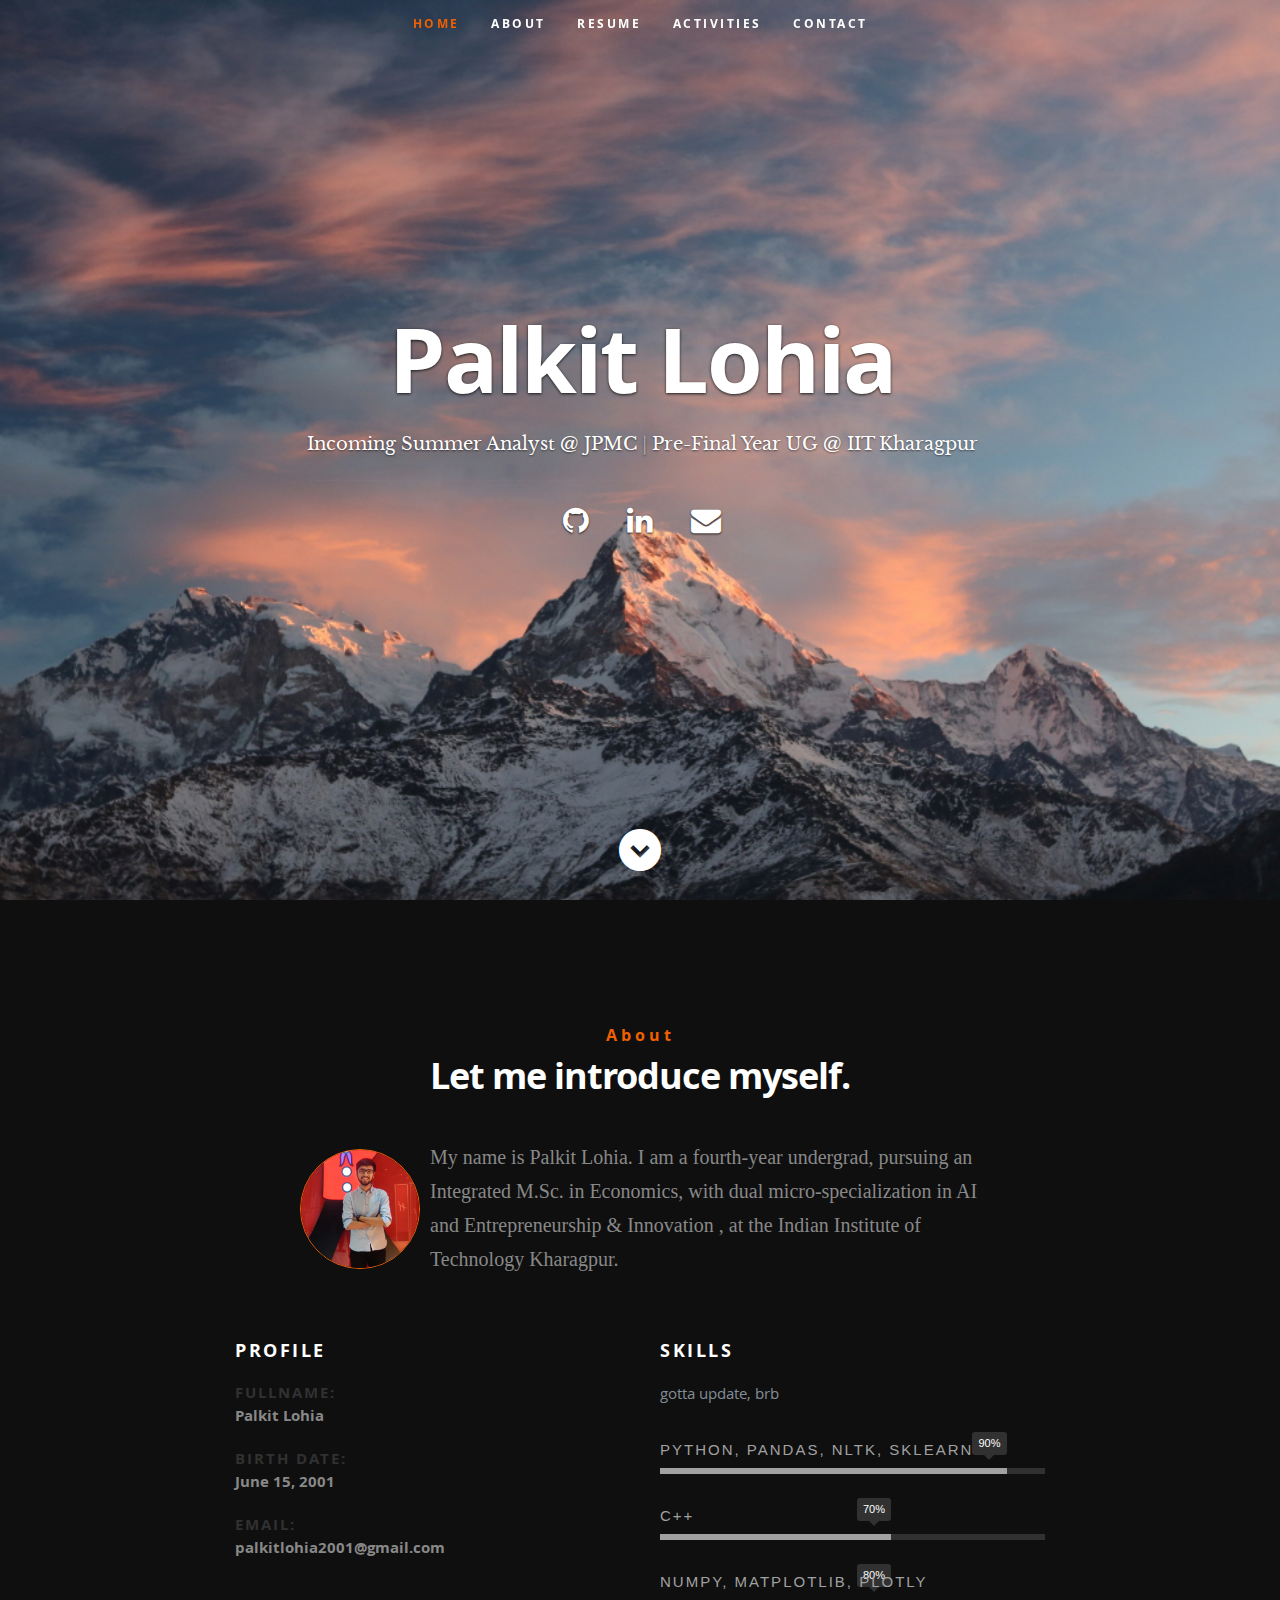
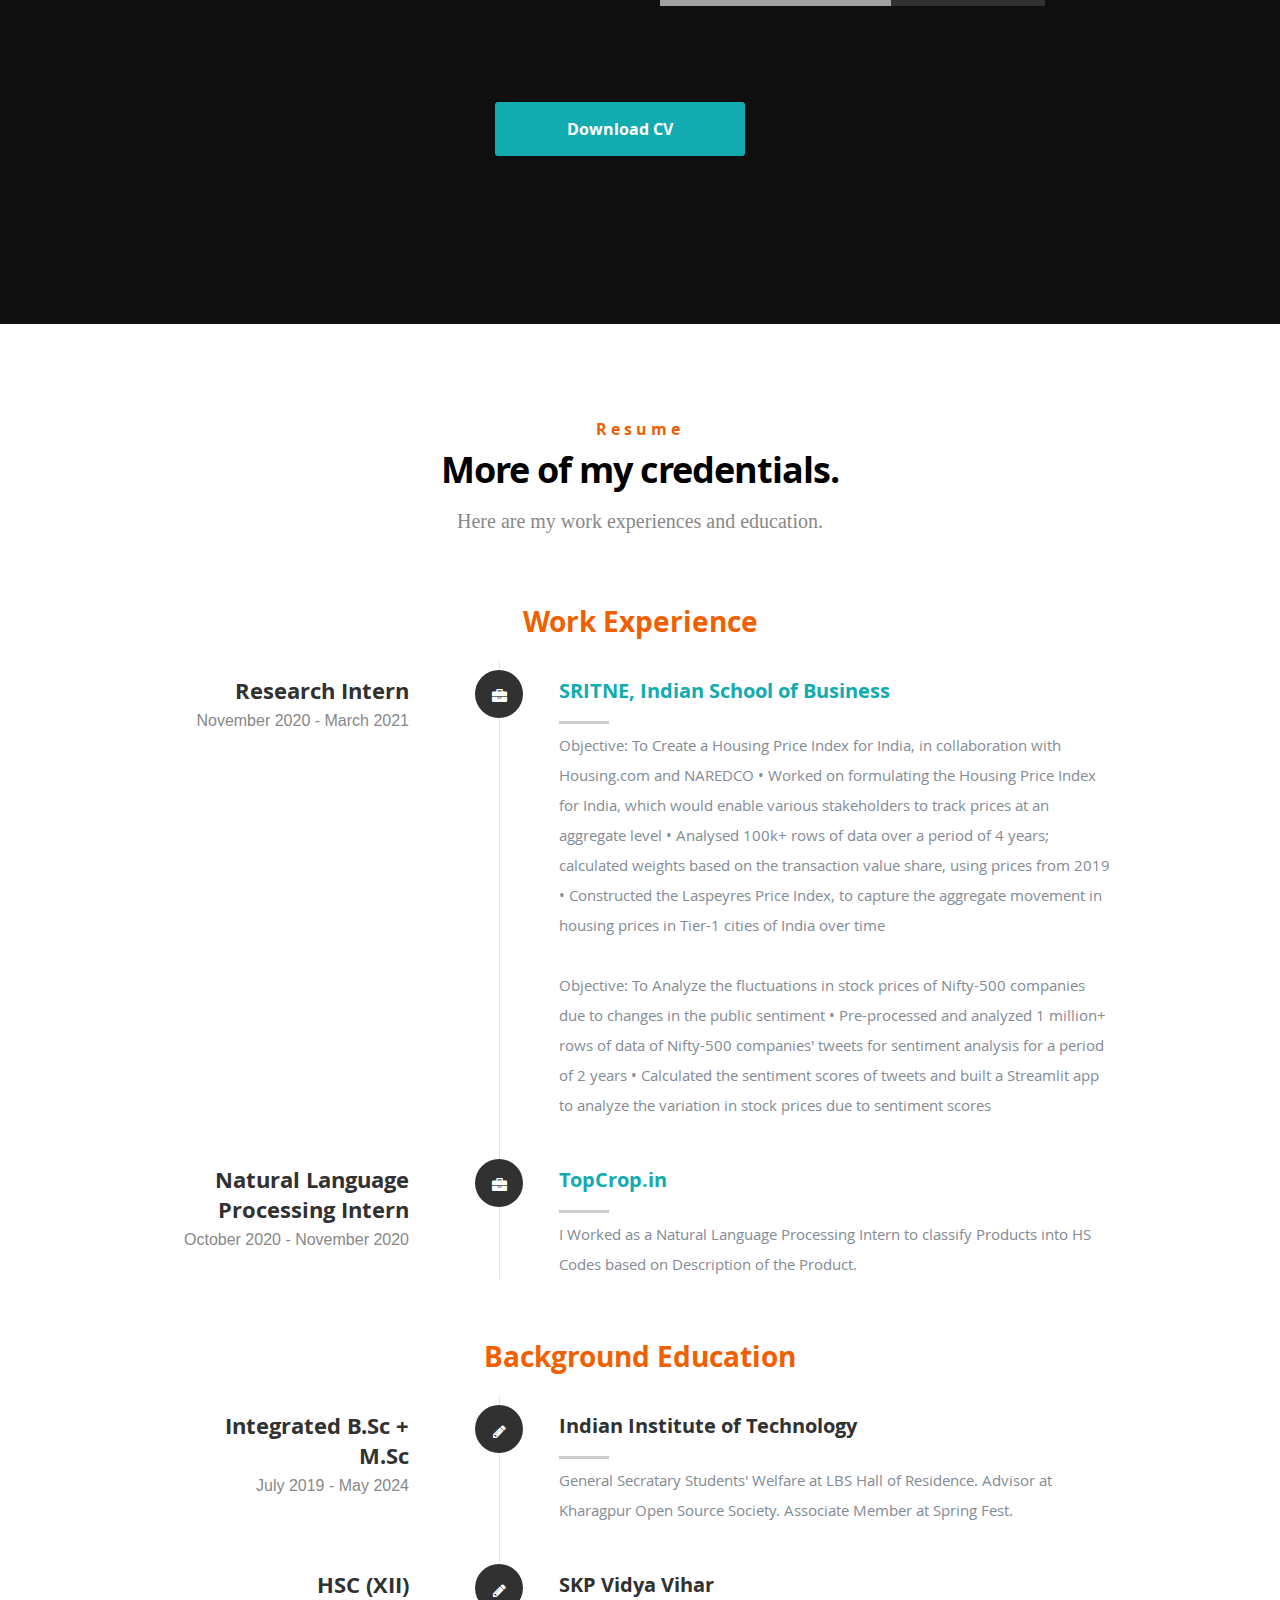
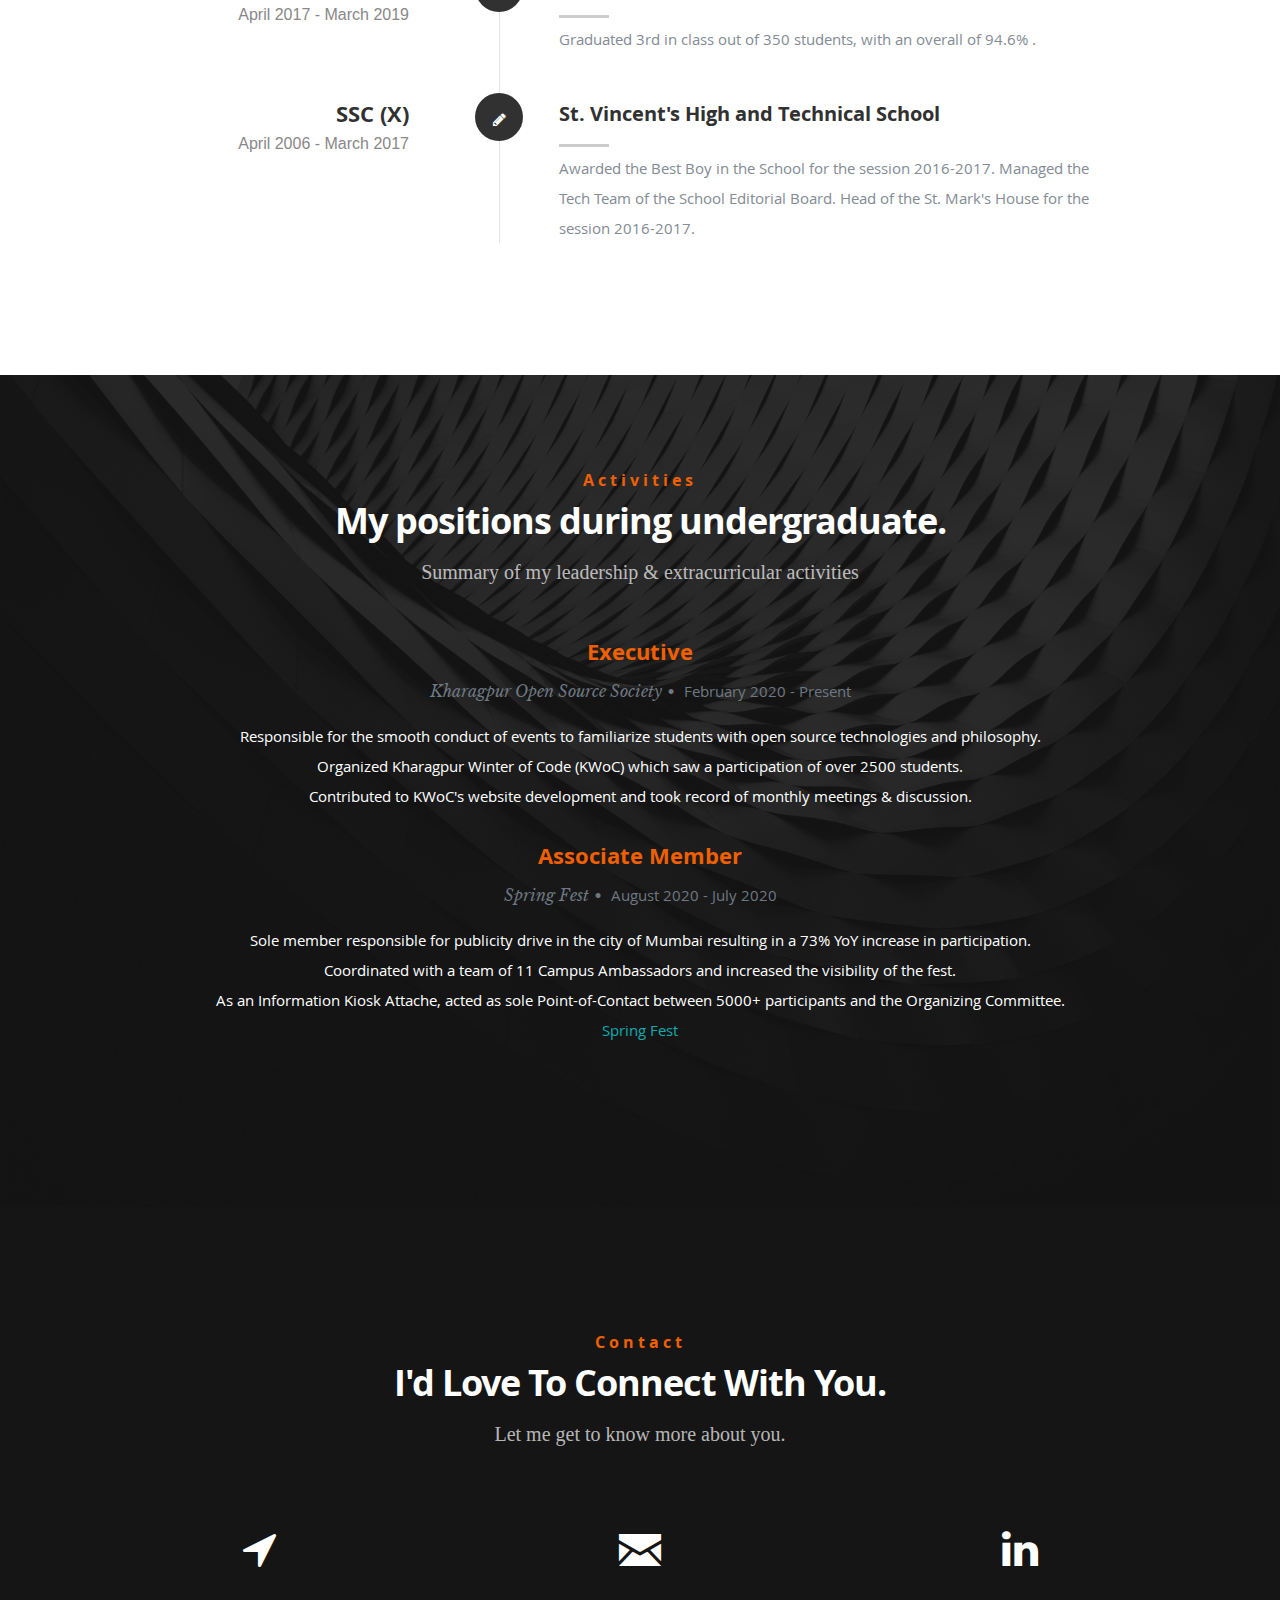
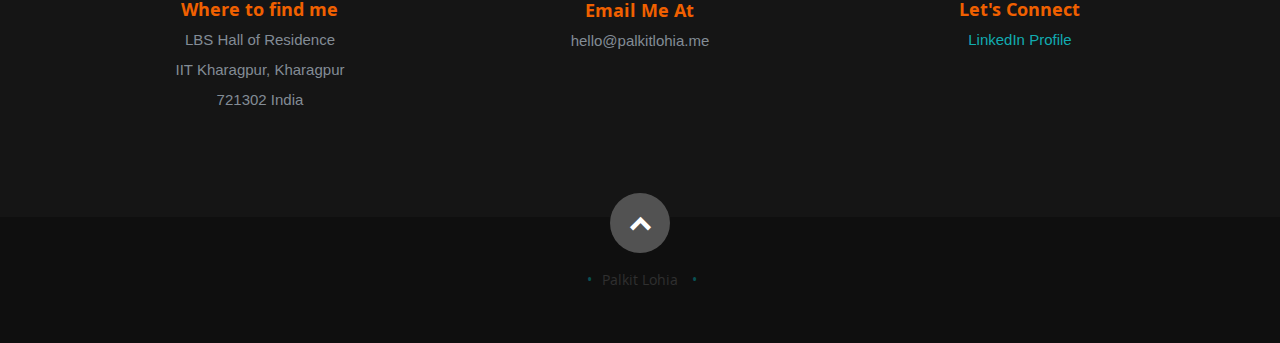
==== commit c0ce36bc: "resume mod" ====
--- a/index.html
+++ b/index.html
@@ -196,8 +196,17 @@
                   </div>
 
                   <div class="timeline-content">
-                     <h4><a href="https://www.isb.edu/en.html" target="_blank">Indian School of Business</a></h4>
-                     <p>I Worked in Srini Raju Centre for IT and the Networked Economy as a Research Intern. During my Internship period, I worked as a joint intern with Housing.com and SRITNE, ISB and assisted in developing the Housing Price Index for India, finding the correlation between Stock Prices and Social Media Sentiment, and Gender Classification of Patents.
+                     <h4><a href="https://www.isb.edu/en.html" target="_blank">SRITNE, Indian School of Business</a></h4>
+                     <p>Objective: To Create a Housing Price Index for India, in collaboration with Housing.com and NAREDCO
+                        • Worked on formulating the Housing Price Index for India, which would enable various stakeholders to track prices at an aggregate level
+                        • Analysed 100k+ rows of data over a period of 4 years; calculated weights based on the transaction value share, using prices from 2019
+                        • Constructed the Laspeyres Price Index, to capture the aggregate movement in housing prices in Tier-1 cities of India over time
+                     </p>
+                     <p>
+Objective: To Analyze the fluctuations in stock prices of Nifty-500 companies due to changes in the public sentiment
+• Pre-processed and analyzed 1 million+ rows of data of Nifty-500 companies' tweets for sentiment analysis for a period of 2 years
+• Calculated the sentiment scores of tweets and built a Streamlit app to analyze the variation in stock prices due to sentiment scores
+
                      </p>
                   </div>
 
@@ -251,7 +260,7 @@
 
                   <div class="timeline-content">
                      <h4>Indian Institute of Technology</h4>
-                     <p> Executive at Kharagpur Open Source Society. Former Secratary Students' Welfare at LBS Hall of Residence. Former Associate Member at Spring Fest.</p>
+                     <p> General Secratary Students' Welfare at LBS Hall of Residence. Advisor at Kharagpur Open Source Society. Associate Member at Spring Fest.</p>
                   </div>
 
                </div> <!-- /timeline-block -->
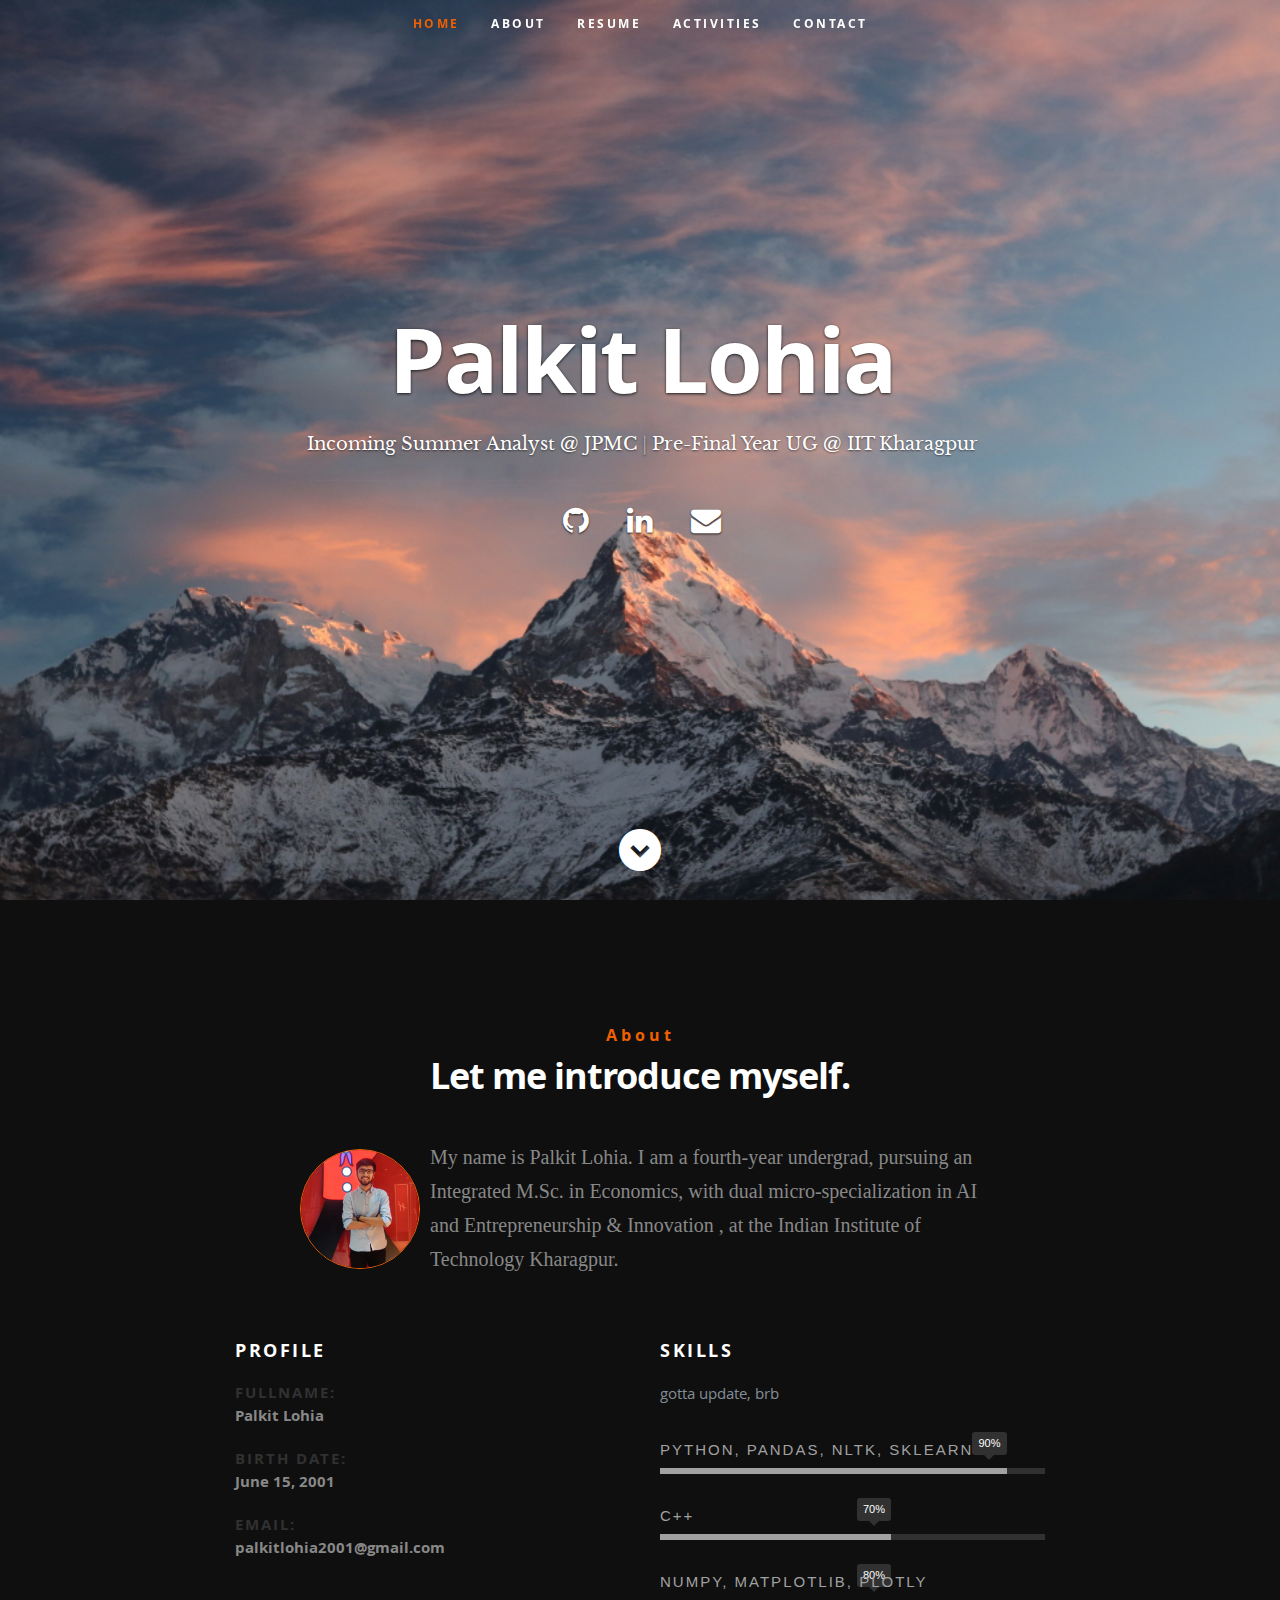
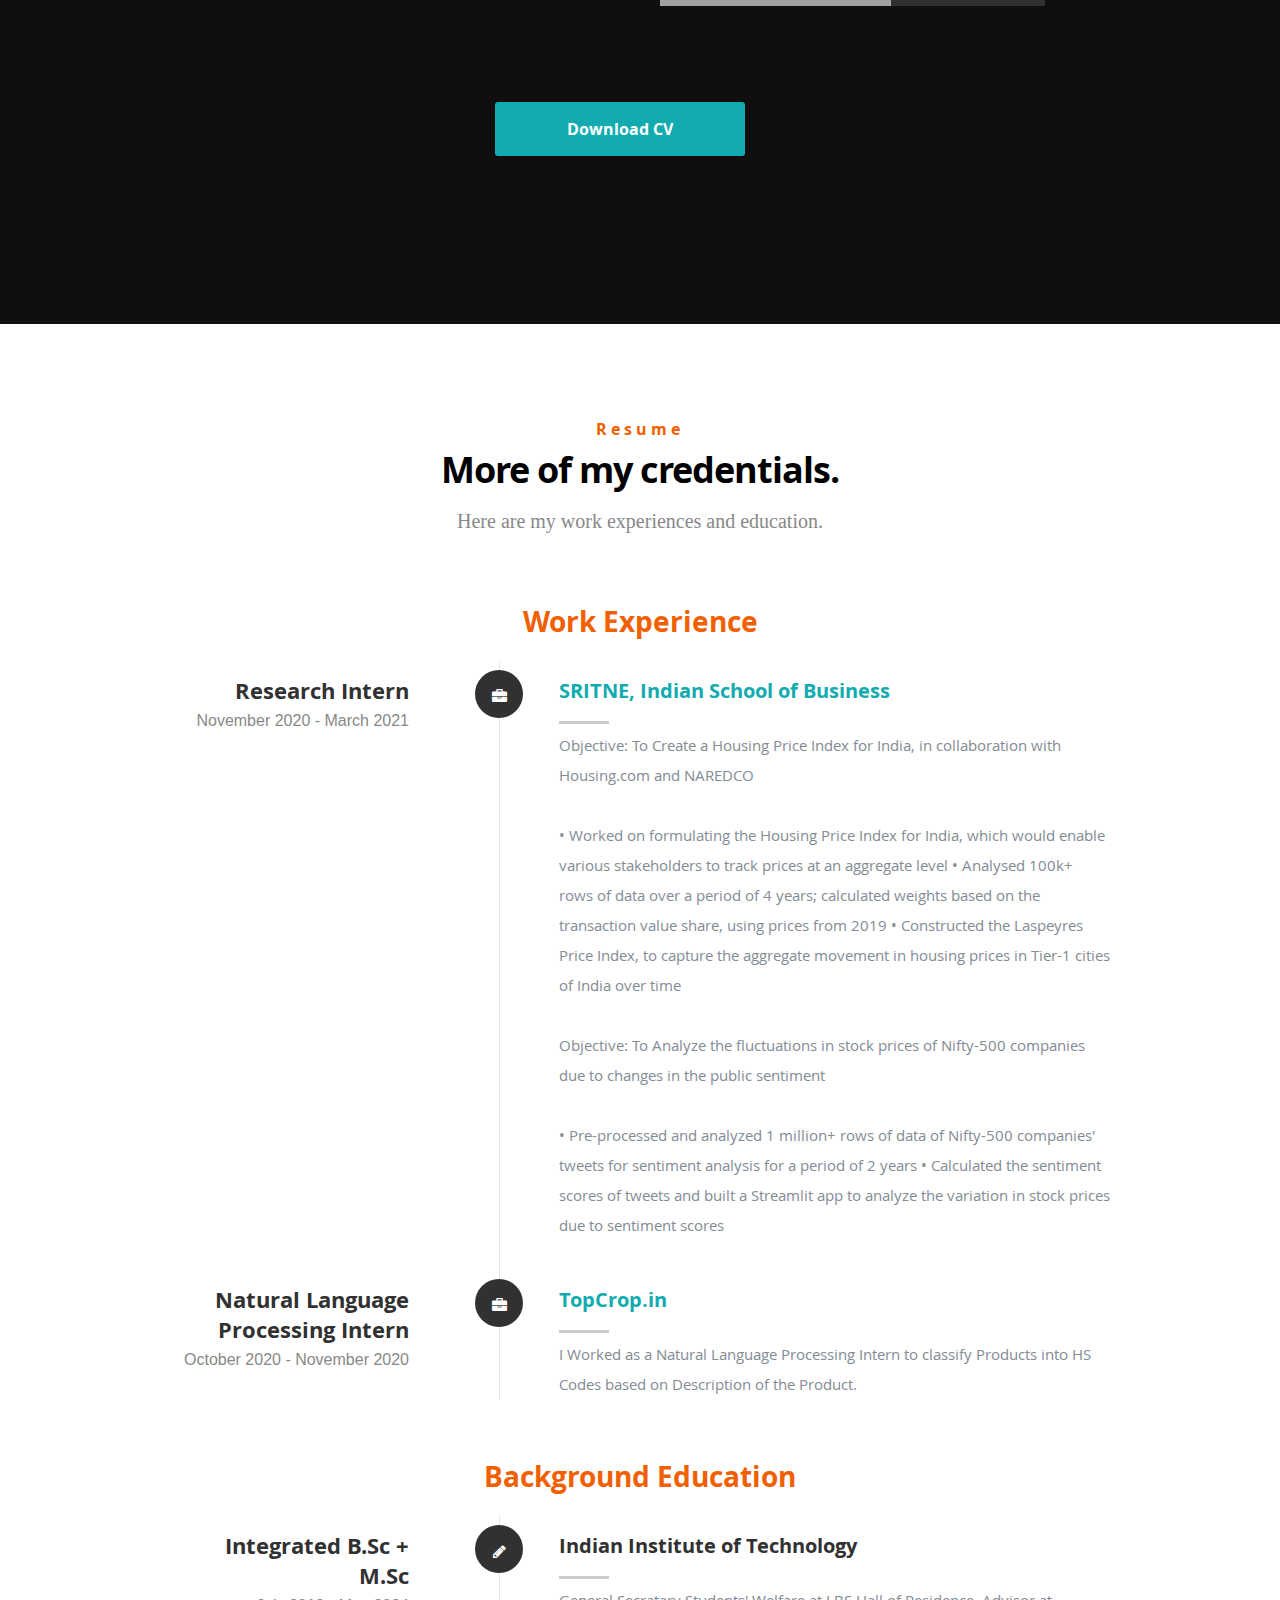
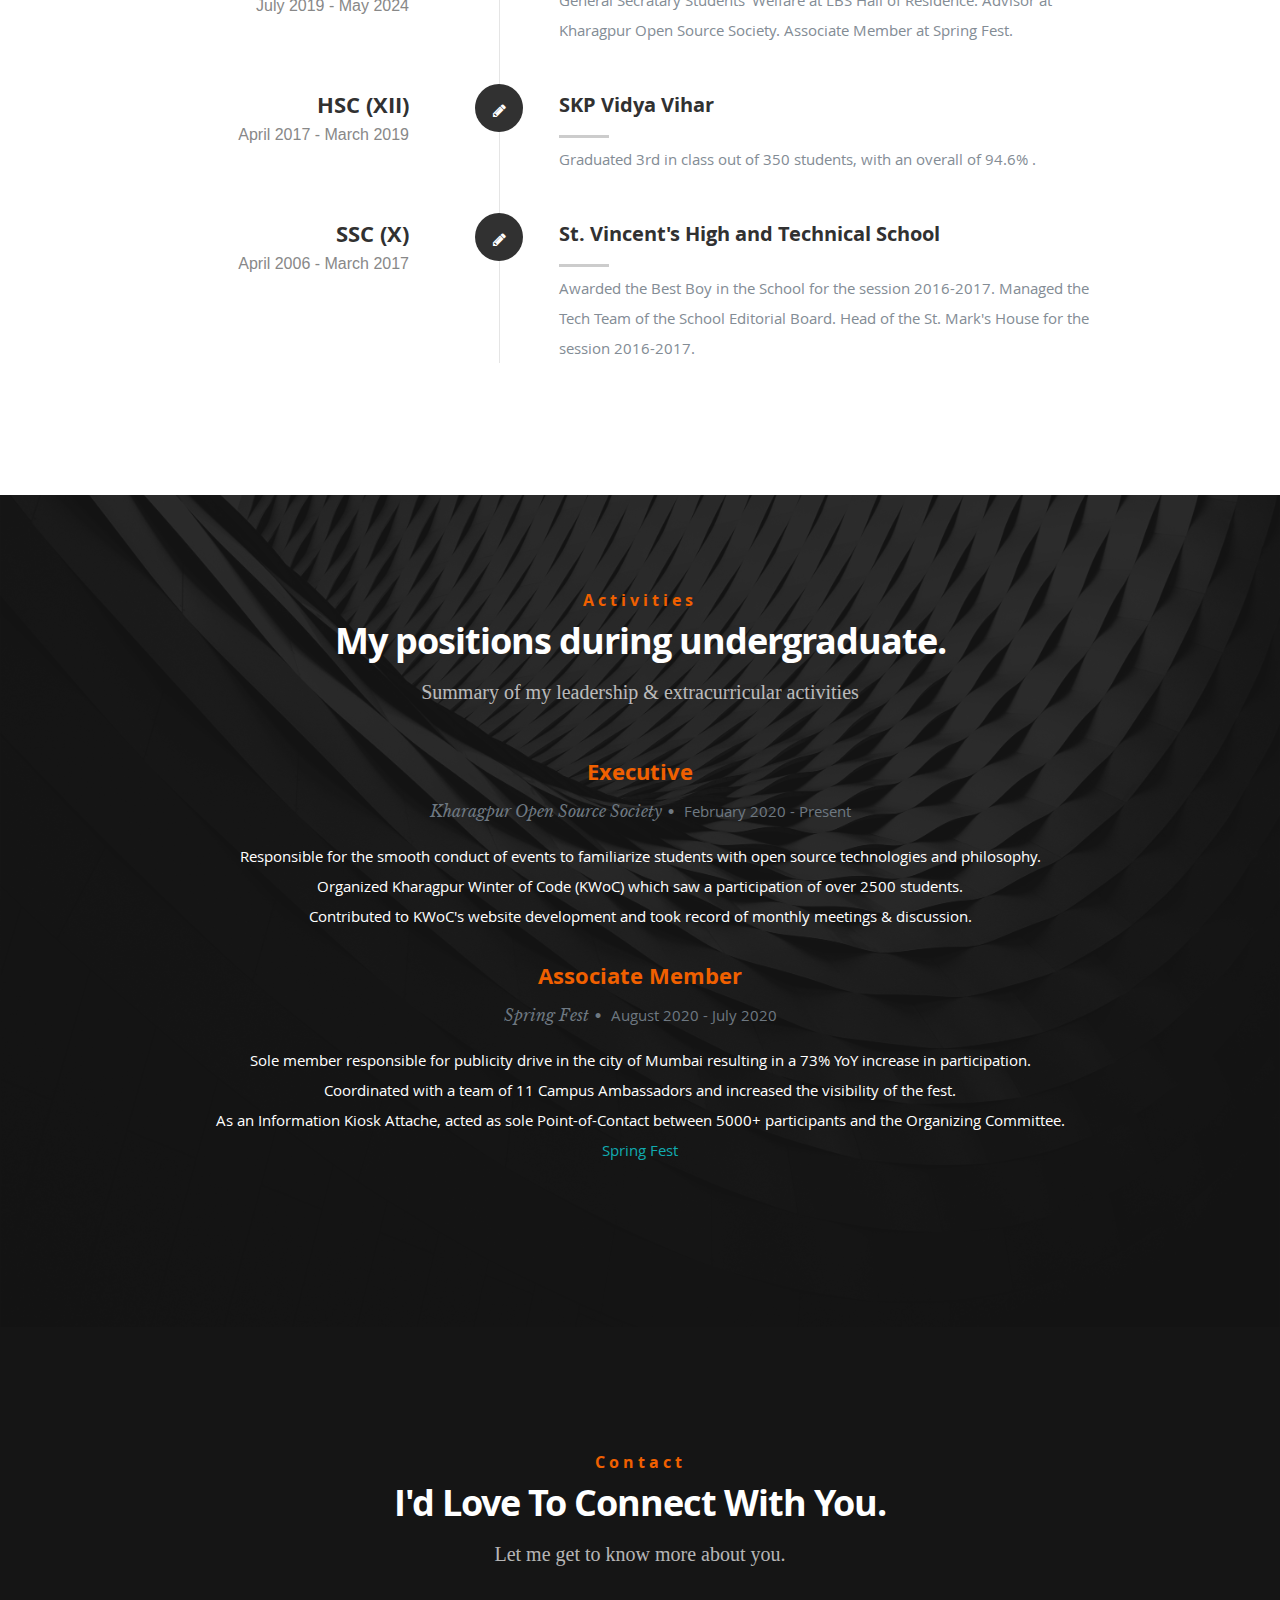
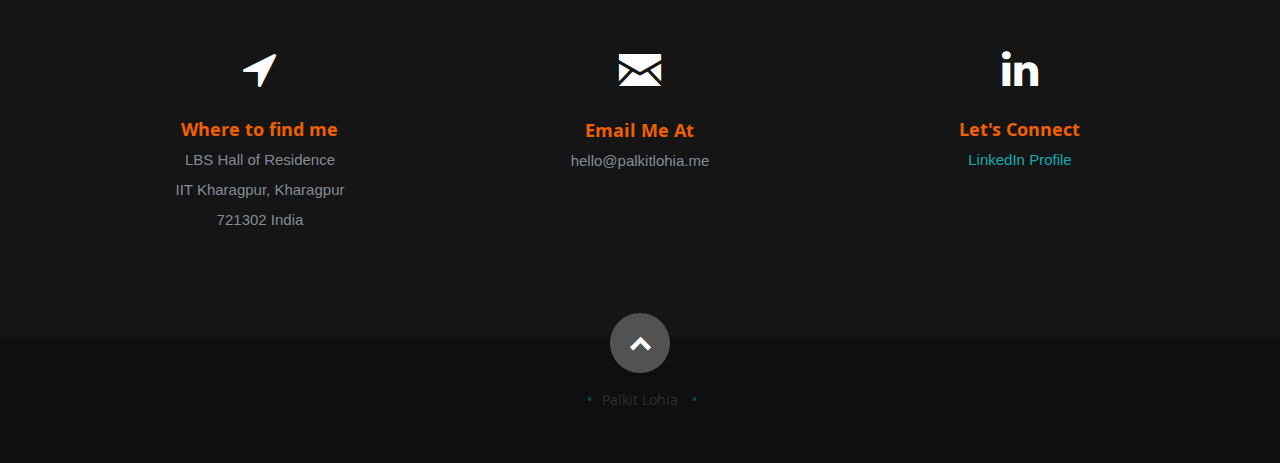
==== commit dab72b6e: "work update" ====
--- a/index.html
+++ b/index.html
@@ -197,13 +197,14 @@
 
                   <div class="timeline-content">
                      <h4><a href="https://www.isb.edu/en.html" target="_blank">SRITNE, Indian School of Business</a></h4>
-                     <p>Objective: To Create a Housing Price Index for India, in collaboration with Housing.com and NAREDCO
+                     <p>Objective: To Create a Housing Price Index for India, in collaboration with Housing.com and NAREDCO </p>
+                     <p>
                         • Worked on formulating the Housing Price Index for India, which would enable various stakeholders to track prices at an aggregate level
                         • Analysed 100k+ rows of data over a period of 4 years; calculated weights based on the transaction value share, using prices from 2019
                         • Constructed the Laspeyres Price Index, to capture the aggregate movement in housing prices in Tier-1 cities of India over time
                      </p>
                      <p>
-Objective: To Analyze the fluctuations in stock prices of Nifty-500 companies due to changes in the public sentiment
+Objective: To Analyze the fluctuations in stock prices of Nifty-500 companies due to changes in the public sentiment </p>
 • Pre-processed and analyzed 1 million+ rows of data of Nifty-500 companies' tweets for sentiment analysis for a period of 2 years
 • Calculated the sentiment scores of tweets and built a Streamlit app to analyze the variation in stock prices due to sentiment scores
 
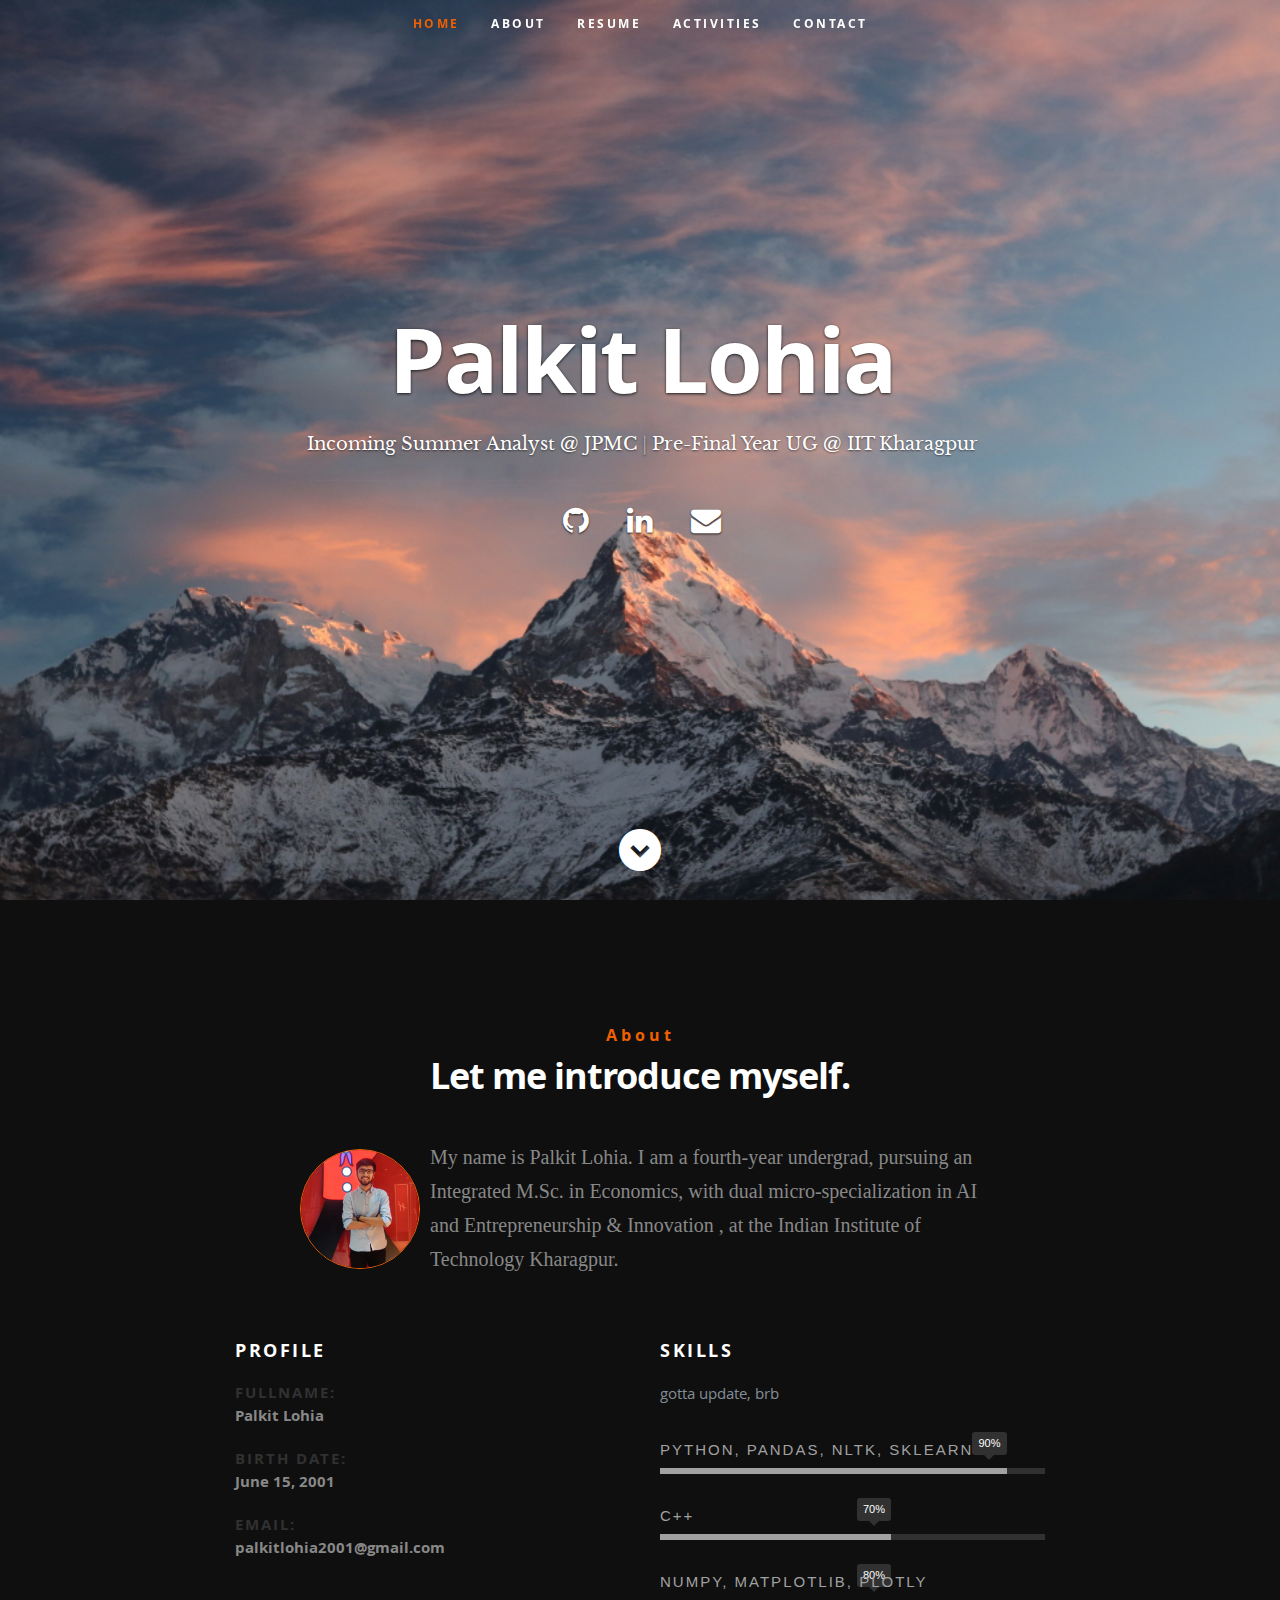
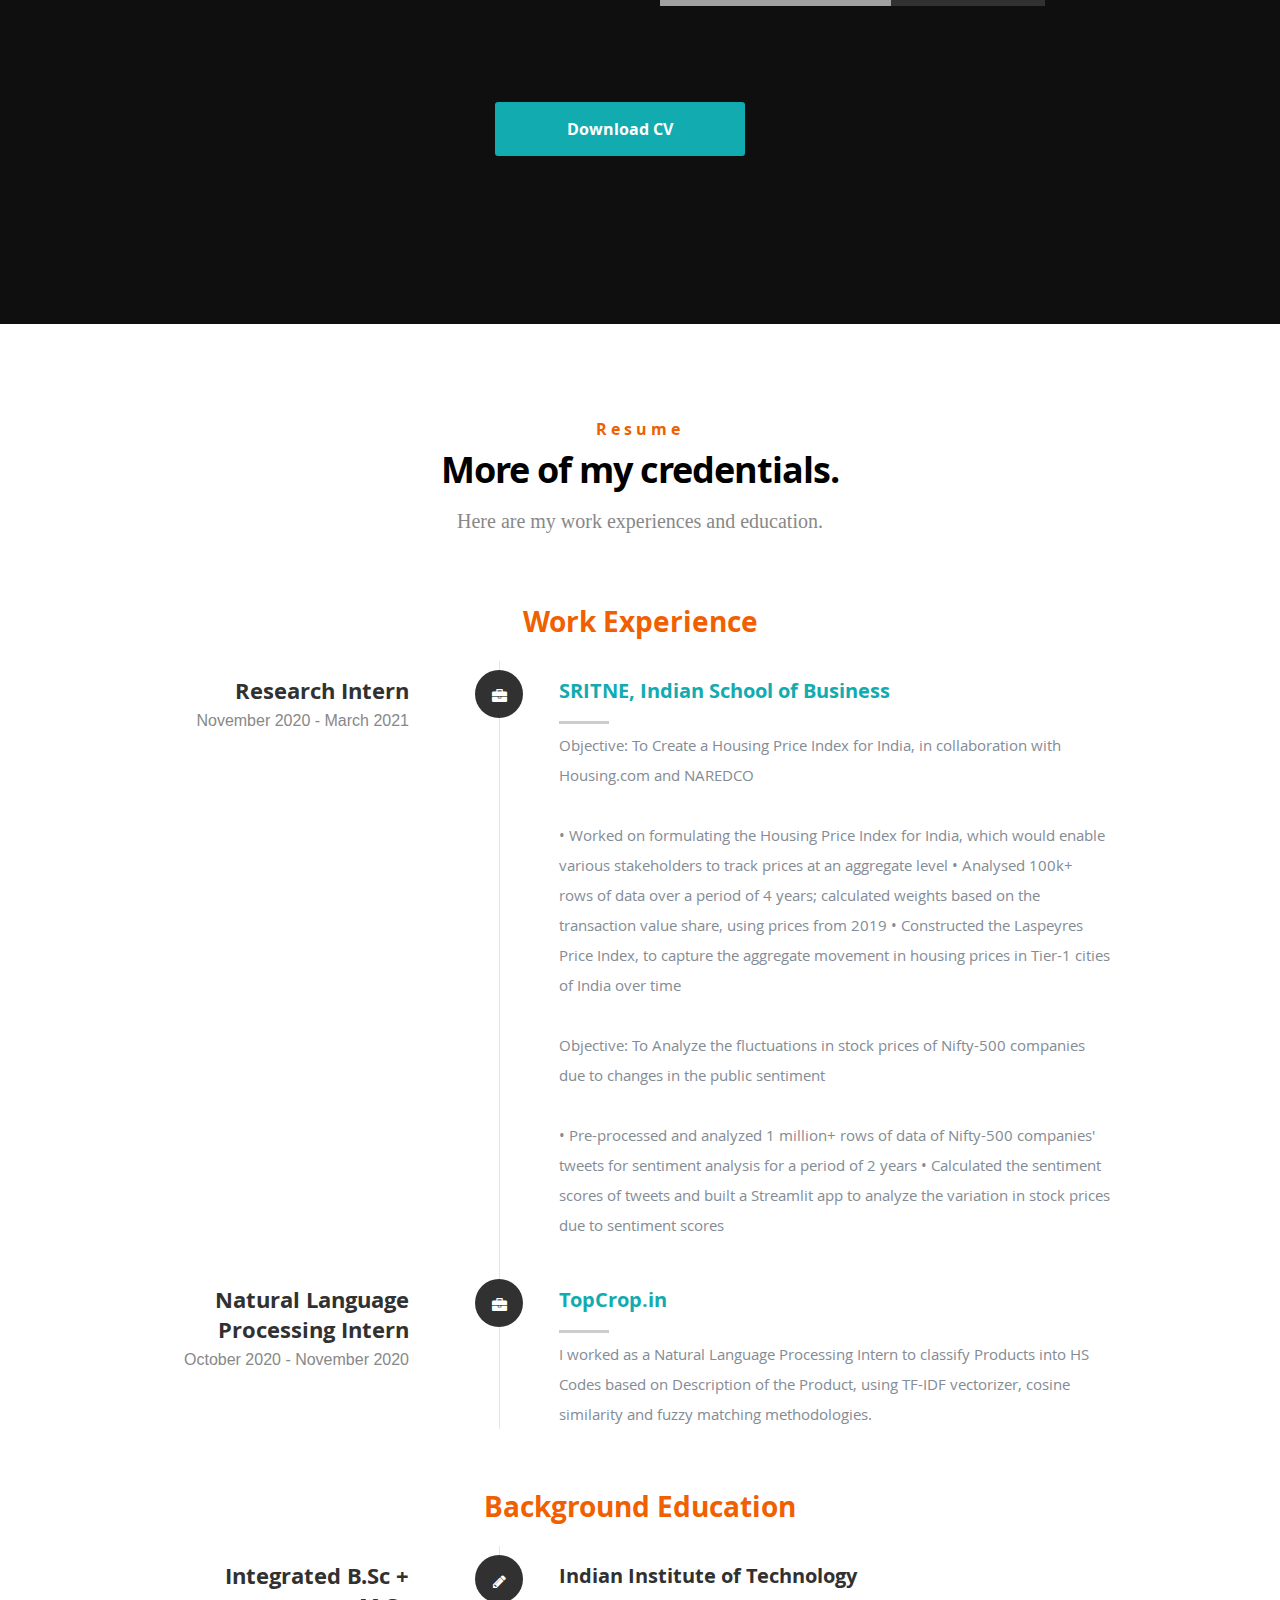
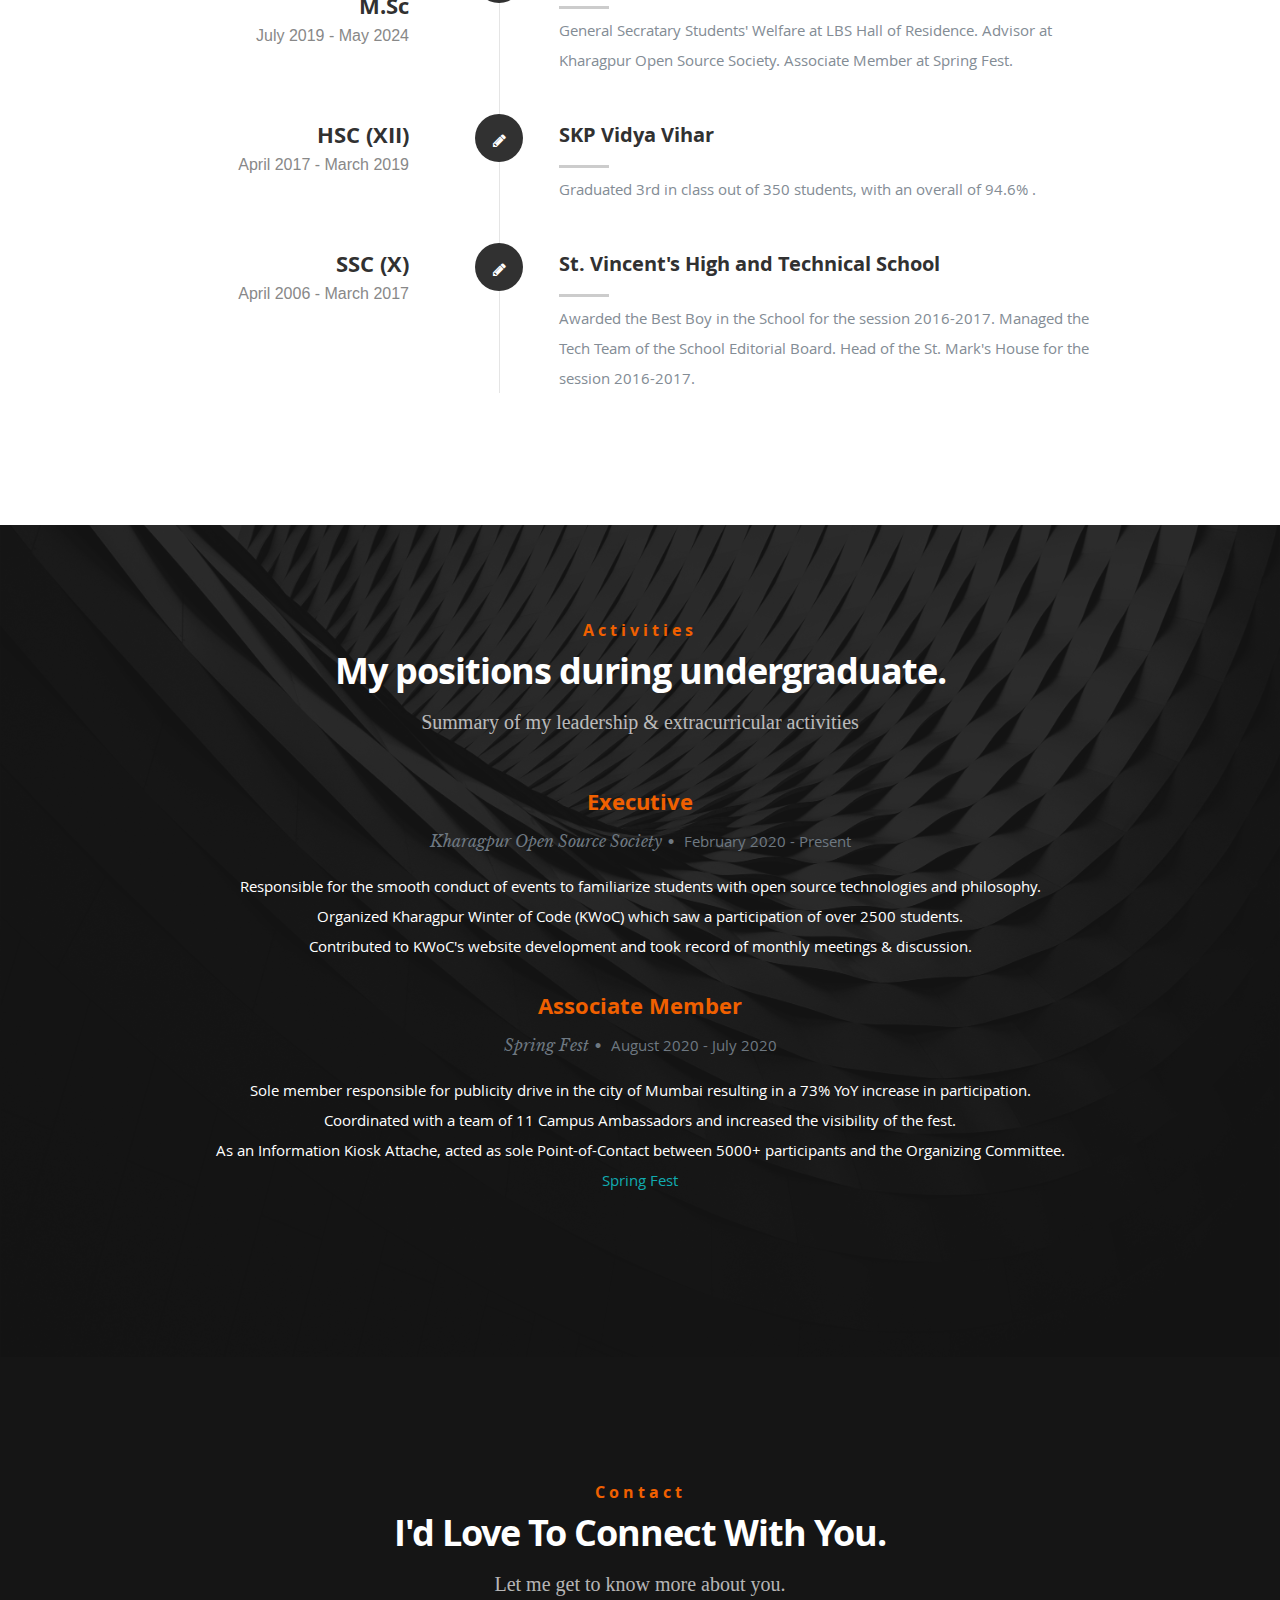
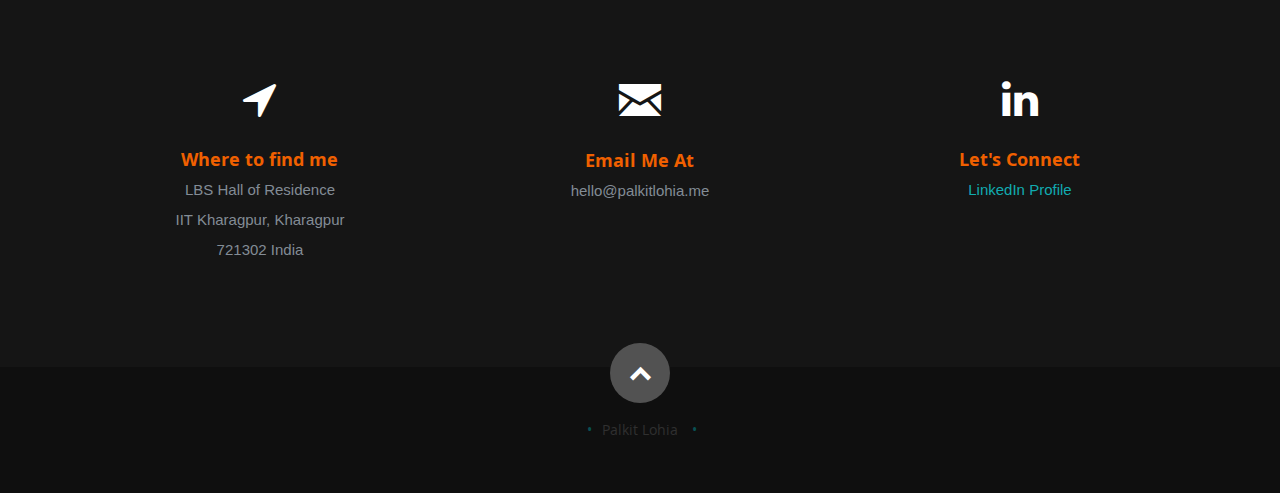
==== commit f7985ff6: "nlp" ====
--- a/index.html
+++ b/index.html
@@ -227,7 +227,7 @@
 
                   <div class="timeline-content">
                      <h4><a href="https://topcrop.in/" target="_blank">TopCrop.in</a></h4>
-                     <p>I Worked as a Natural Language Processing Intern to classify Products into HS Codes based on Description of the Product.
+                     <p>I worked as a Natural Language Processing Intern to classify Products into HS Codes based on Description of the Product, using TF-IDF vectorizer, cosine similarity and fuzzy matching methodologies.
                      </p>
                   </div>
 
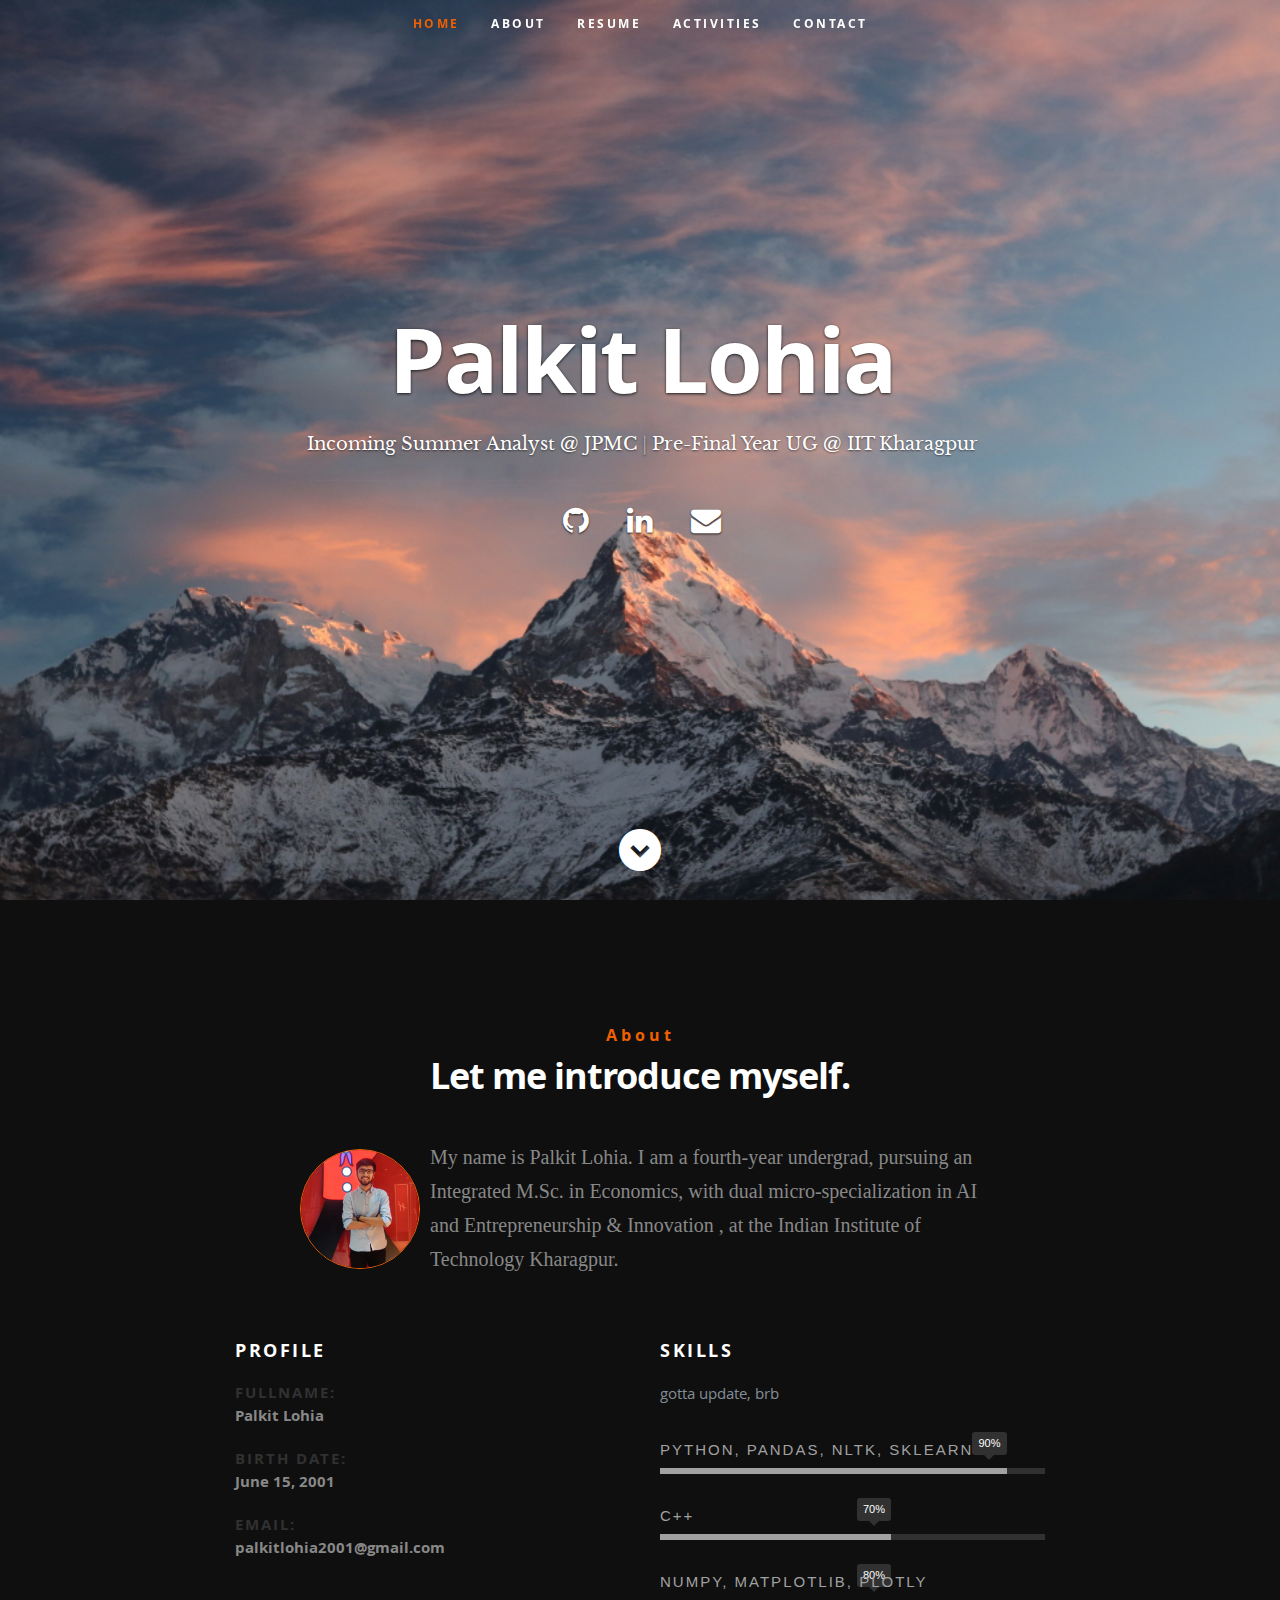
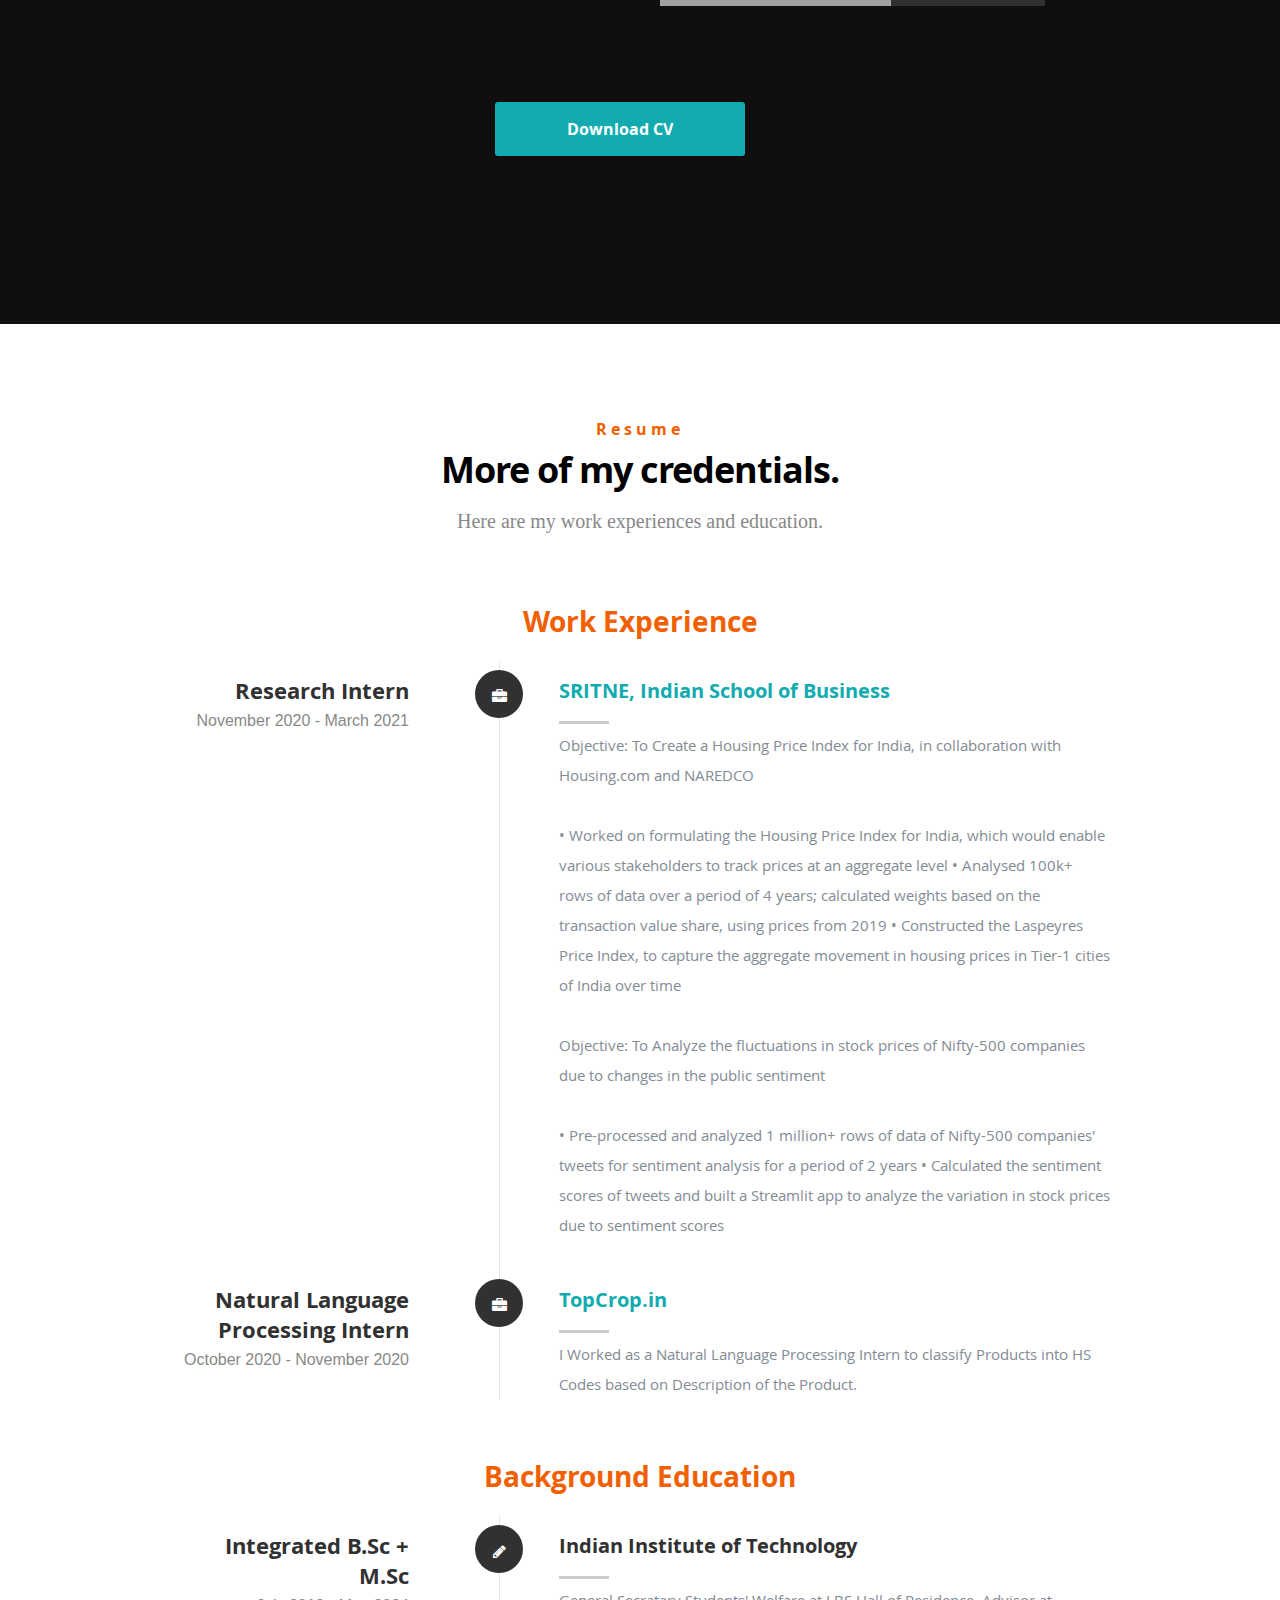
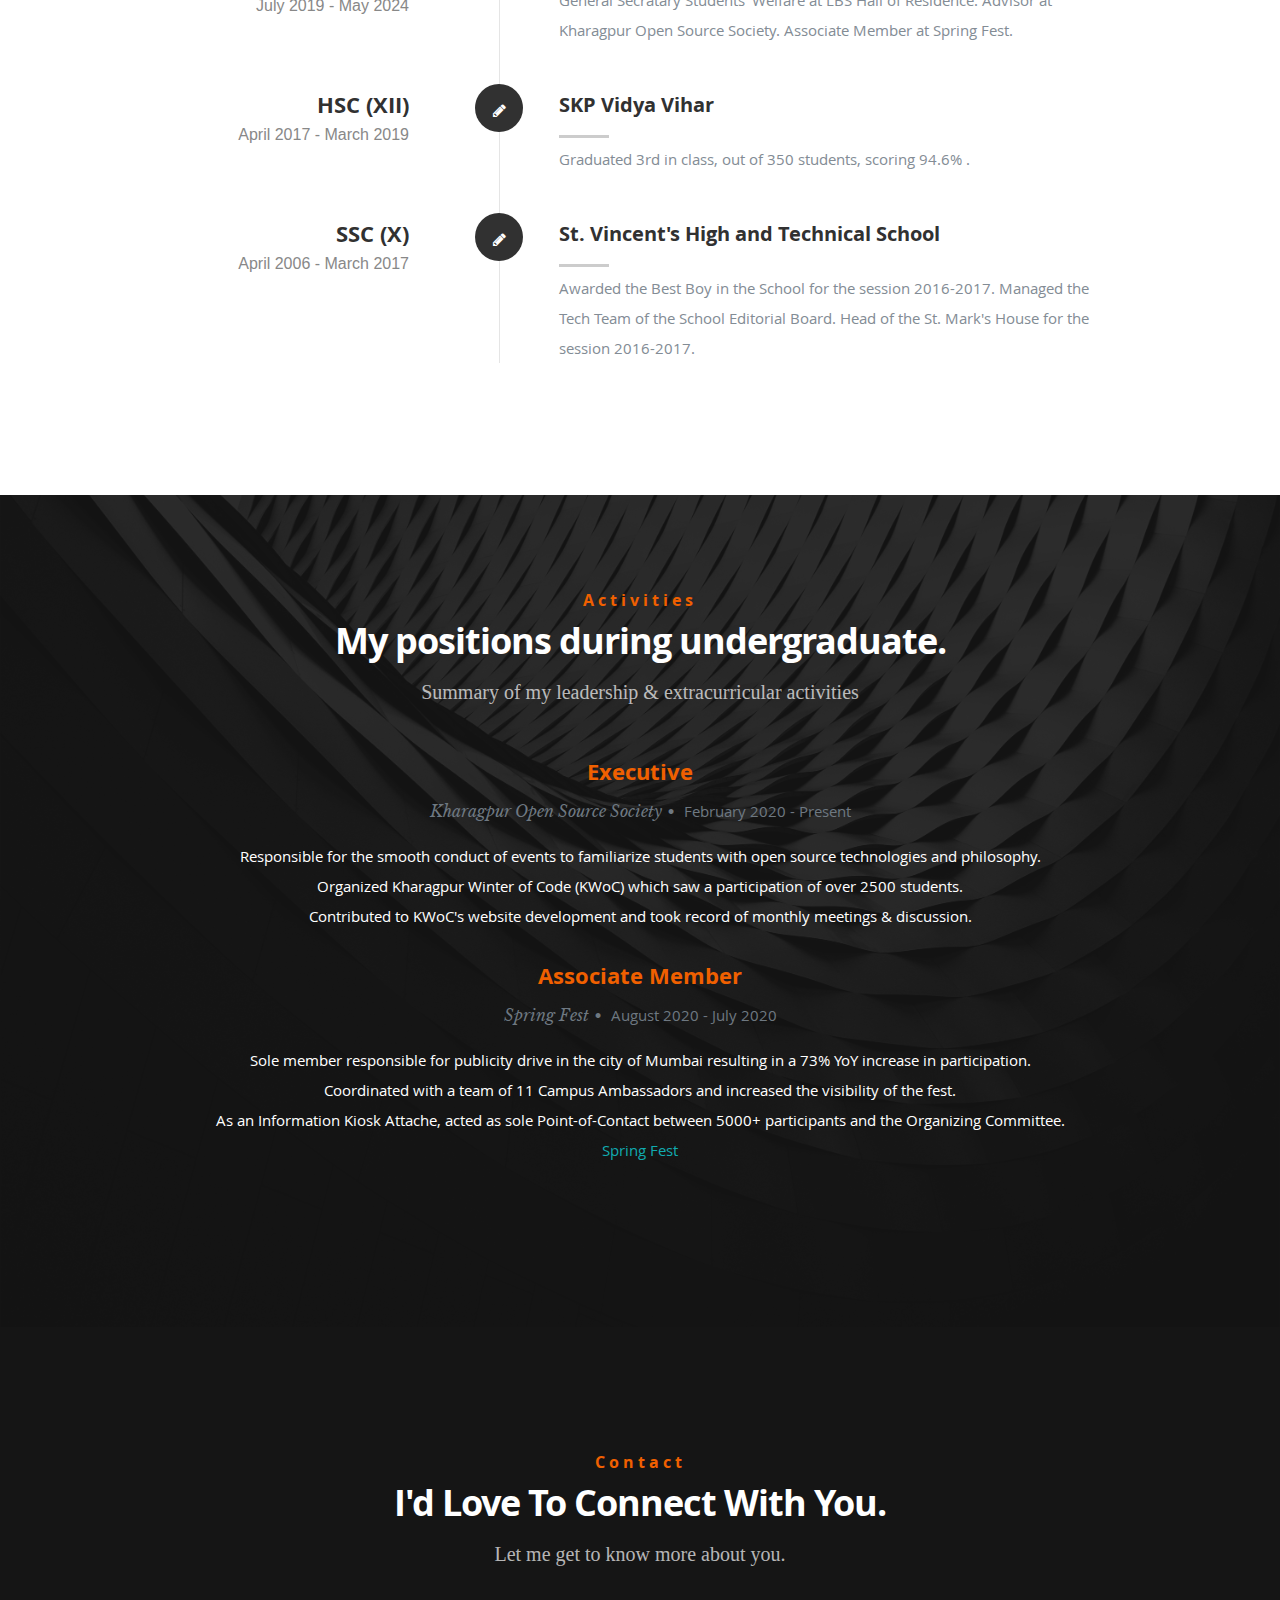
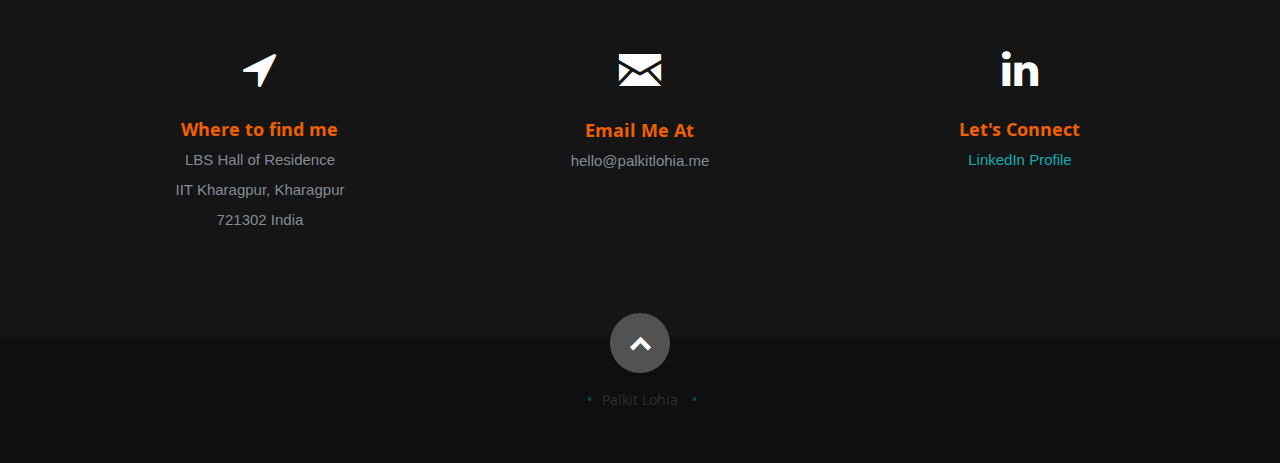
==== commit 735b6742: "Update index.html" ====
--- a/index.html
+++ b/index.html
@@ -227,7 +227,7 @@
 
                   <div class="timeline-content">
                      <h4><a href="https://topcrop.in/" target="_blank">TopCrop.in</a></h4>
-                     <p>I worked as a Natural Language Processing Intern to classify Products into HS Codes based on Description of the Product, using TF-IDF vectorizer, cosine similarity and fuzzy matching methodologies.
+                     <p>I Worked as a Natural Language Processing Intern to classify Products into HS Codes based on Description of the Product.
                      </p>
                   </div>
 
@@ -279,7 +279,7 @@
 
                   <div class="timeline-content">
                      <h4>SKP Vidya Vihar</h4>
-                     <p> Graduated 3rd in class out of 350 students, with an overall of 94.6% .</p>
+                     <p> Graduated 3rd in class, out of 350 students, scoring 94.6% .</p>
                   </div>
 
                </div> <!-- /timeline-block -->
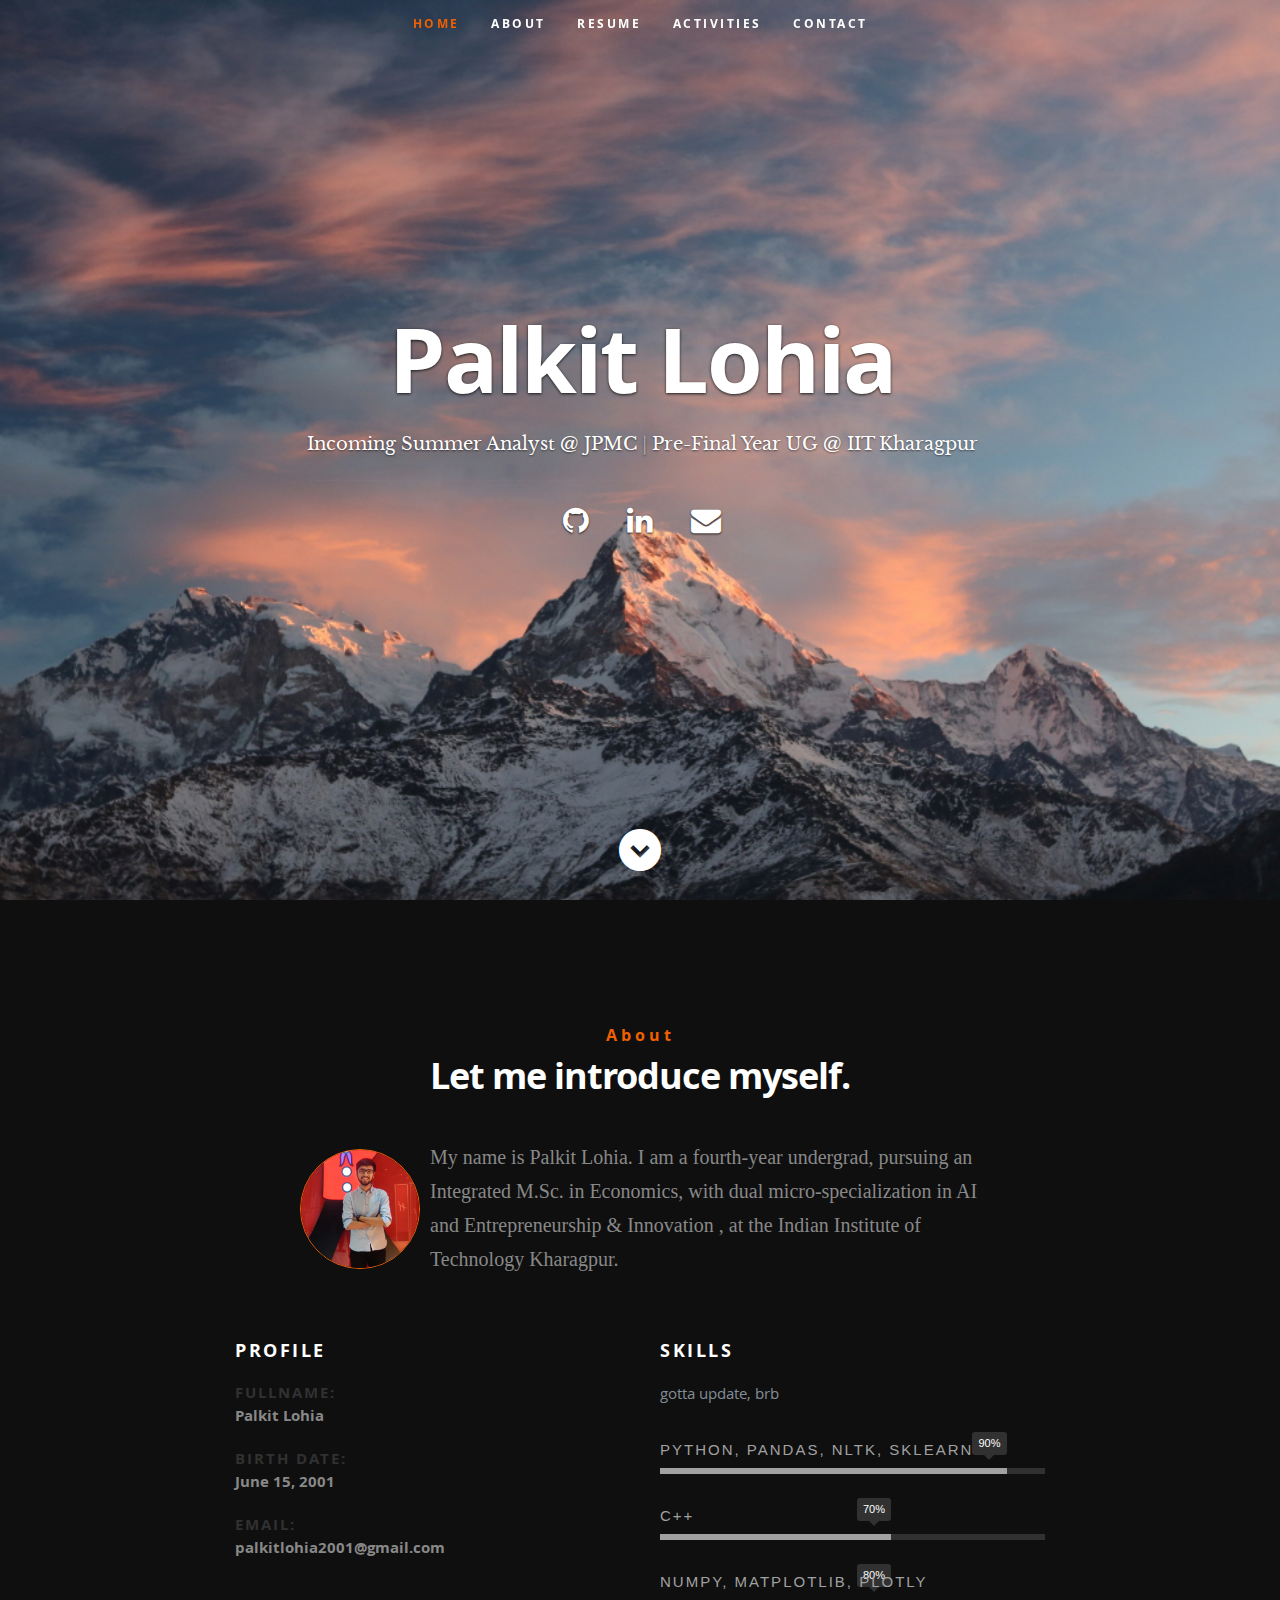
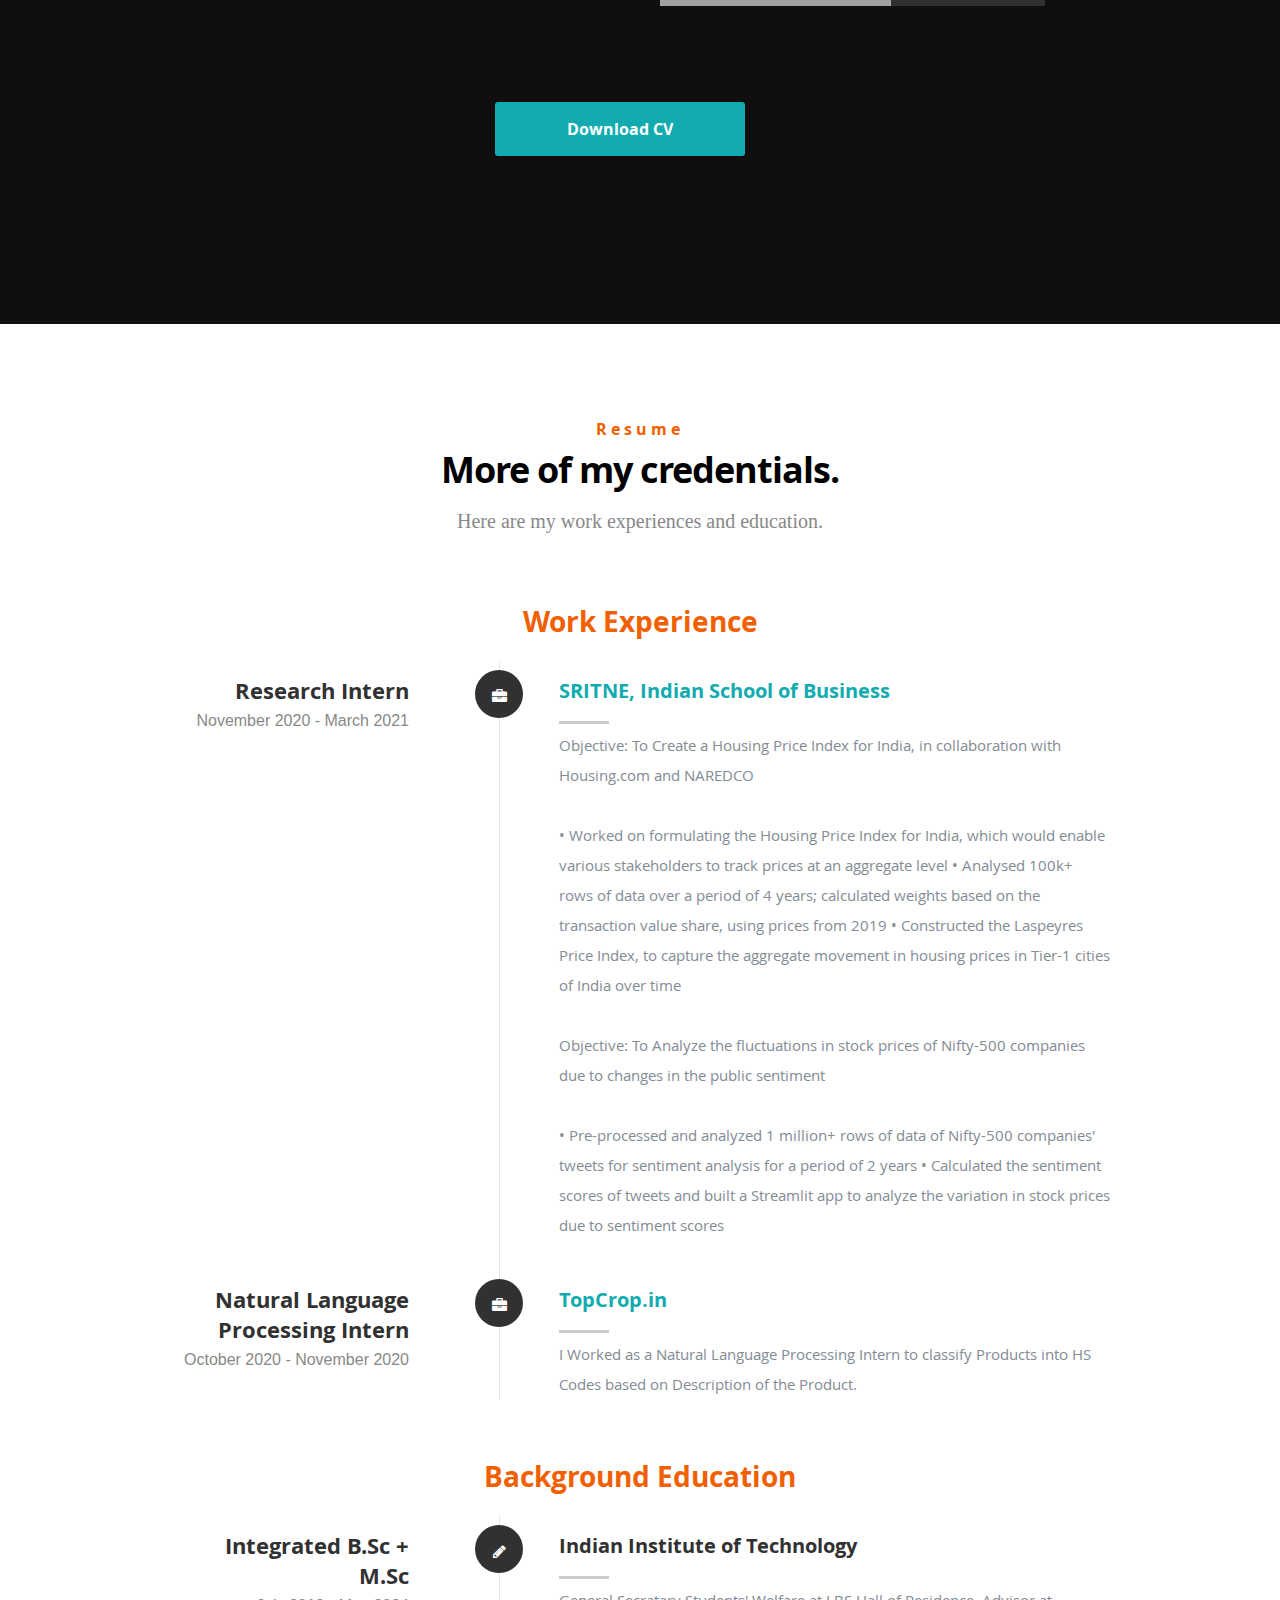
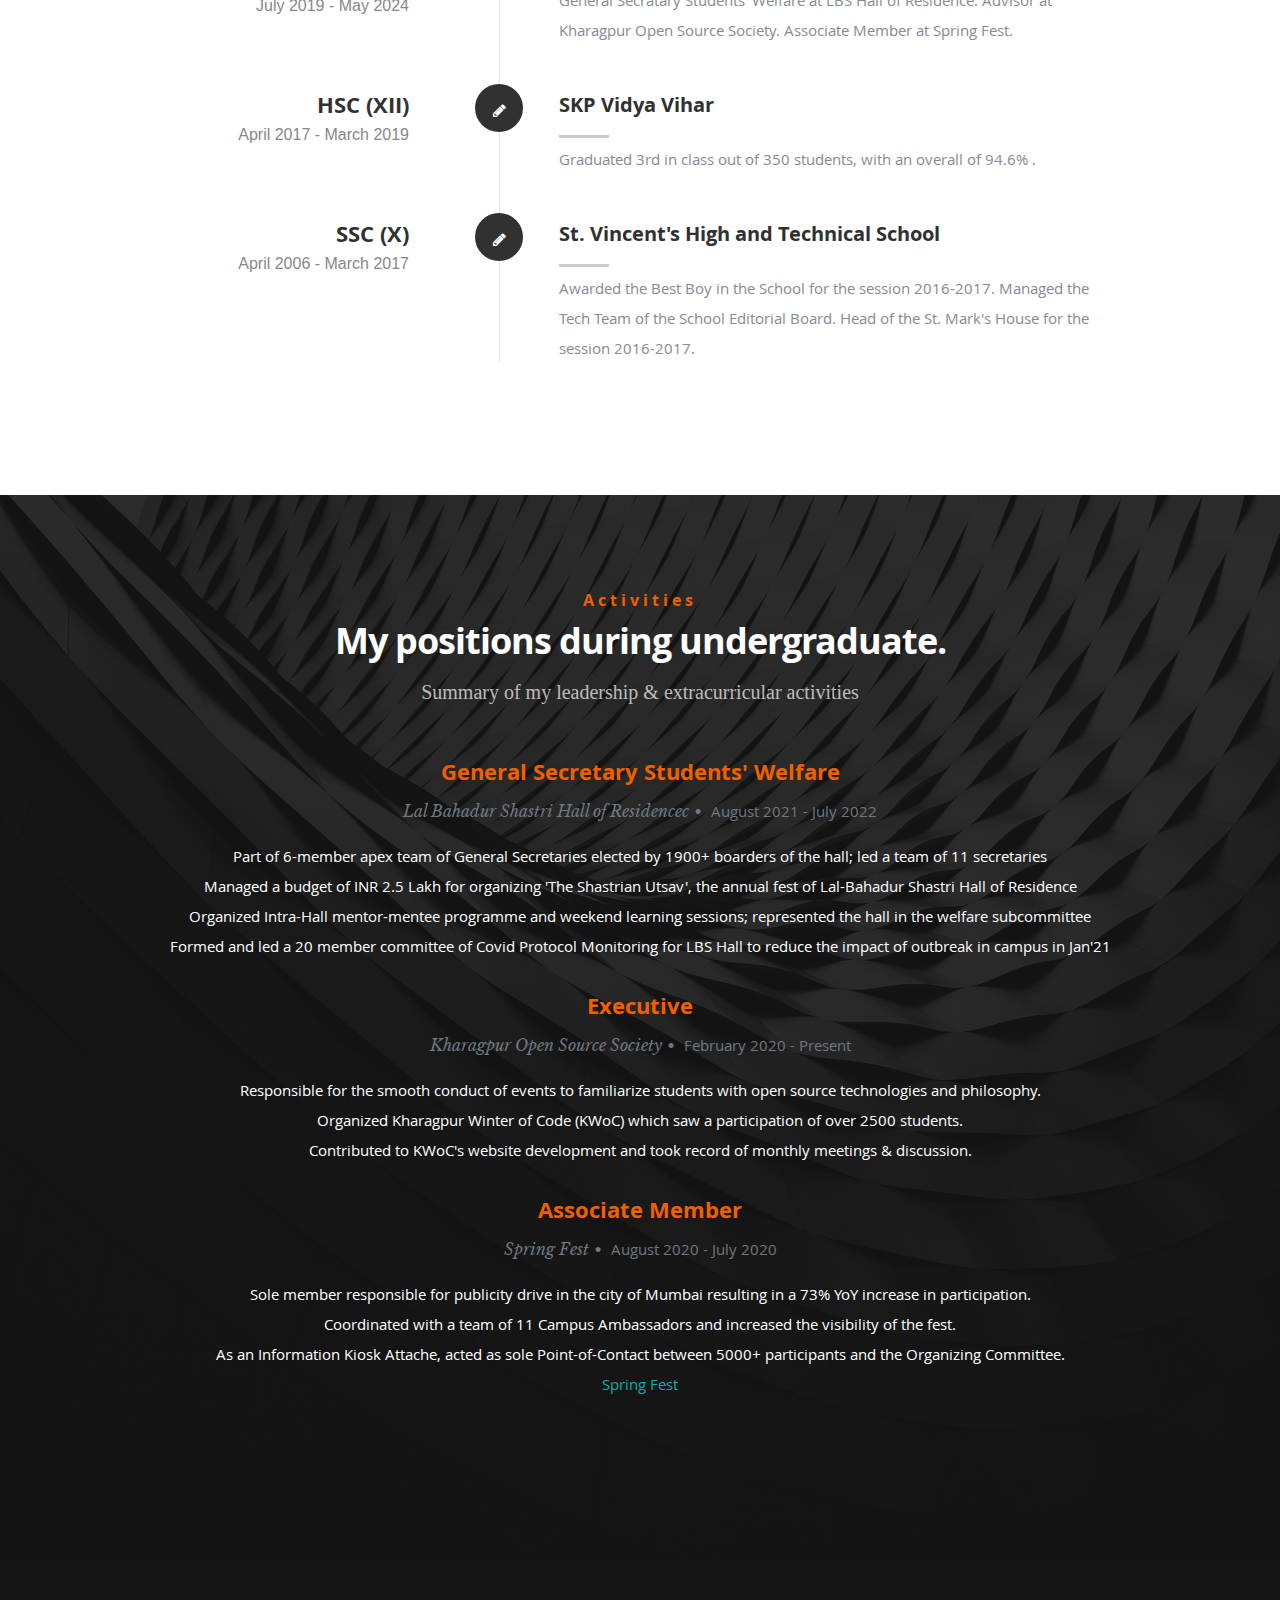
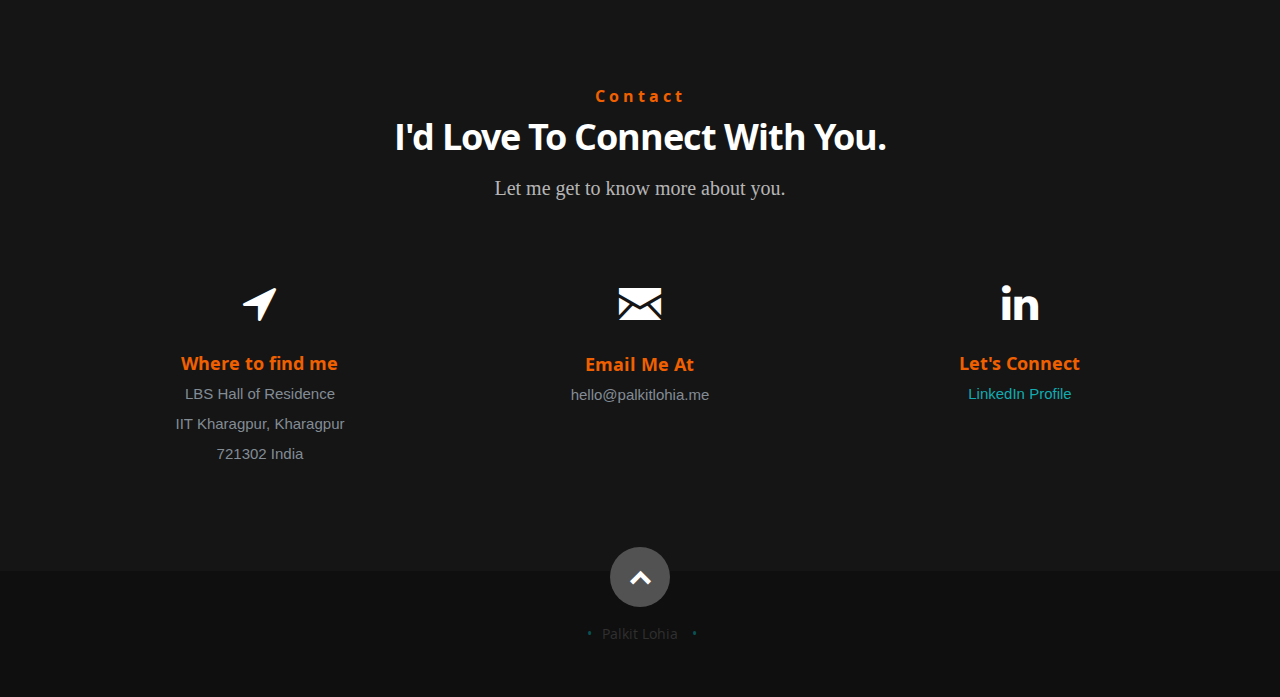
==== commit d98b8341: "h-por update" ====
--- a/index.html
+++ b/index.html
@@ -279,7 +279,7 @@
 
                   <div class="timeline-content">
                      <h4>SKP Vidya Vihar</h4>
-                     <p> Graduated 3rd in class, out of 350 students, scoring 94.6% .</p>
+                     <p> Graduated 3rd in class out of 350 students, with an overall of 94.6% .</p>
                   </div>
 
                </div> <!-- /timeline-block -->
@@ -333,6 +333,23 @@
       <div class="row activity">
 
          <div class="twelve columns main-col">
+            
+            <div class="row item">
+
+               <div class="twelve columns">
+
+                  <h3>General Secretary Students' Welfare</h3>
+                  <p class="info">Lal Bahadur Shastri Hall of Residencec<span>&bull;</span> <em class="date">August 2021 - July 2022</em></p>
+                  <p>
+                  Part of 6-member apex team of General Secretaries elected by 1900+ boarders of the hall; led a team of 11 secretaries <br>
+                  Managed a budget of INR 2.5 Lakh for organizing 'The Shastrian Utsav', the annual fest of Lal-Bahadur Shastri Hall of Residence <br>
+                  Organized Intra-Hall mentor-mentee programme and weekend learning sessions; represented the hall in the welfare subcommittee <br>
+                  Formed and led a 20 member committee of Covid Protocol Monitoring for LBS Hall to reduce the impact of outbreak in campus in Jan'21 <br>
+                  </p>
+
+               </div>
+
+            </div> <!-- item end -->
 
             <div class="row item">
 
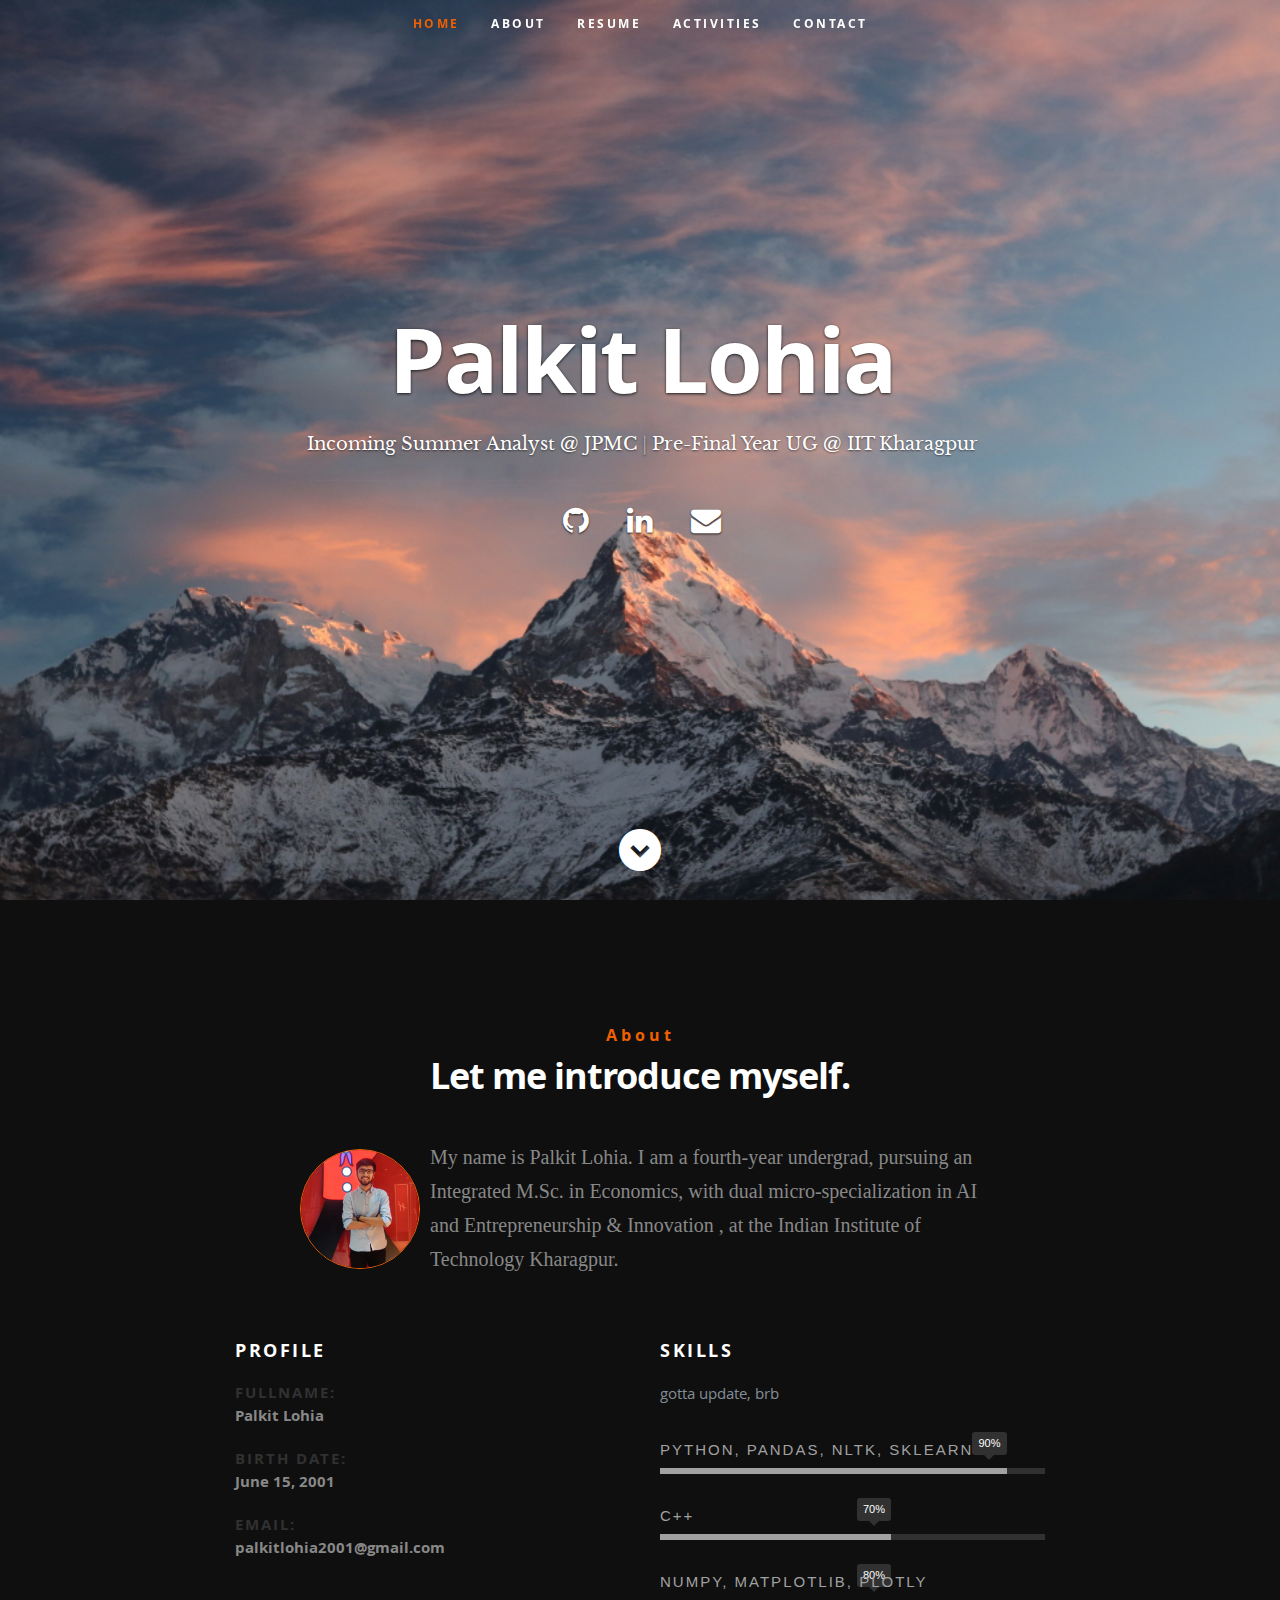
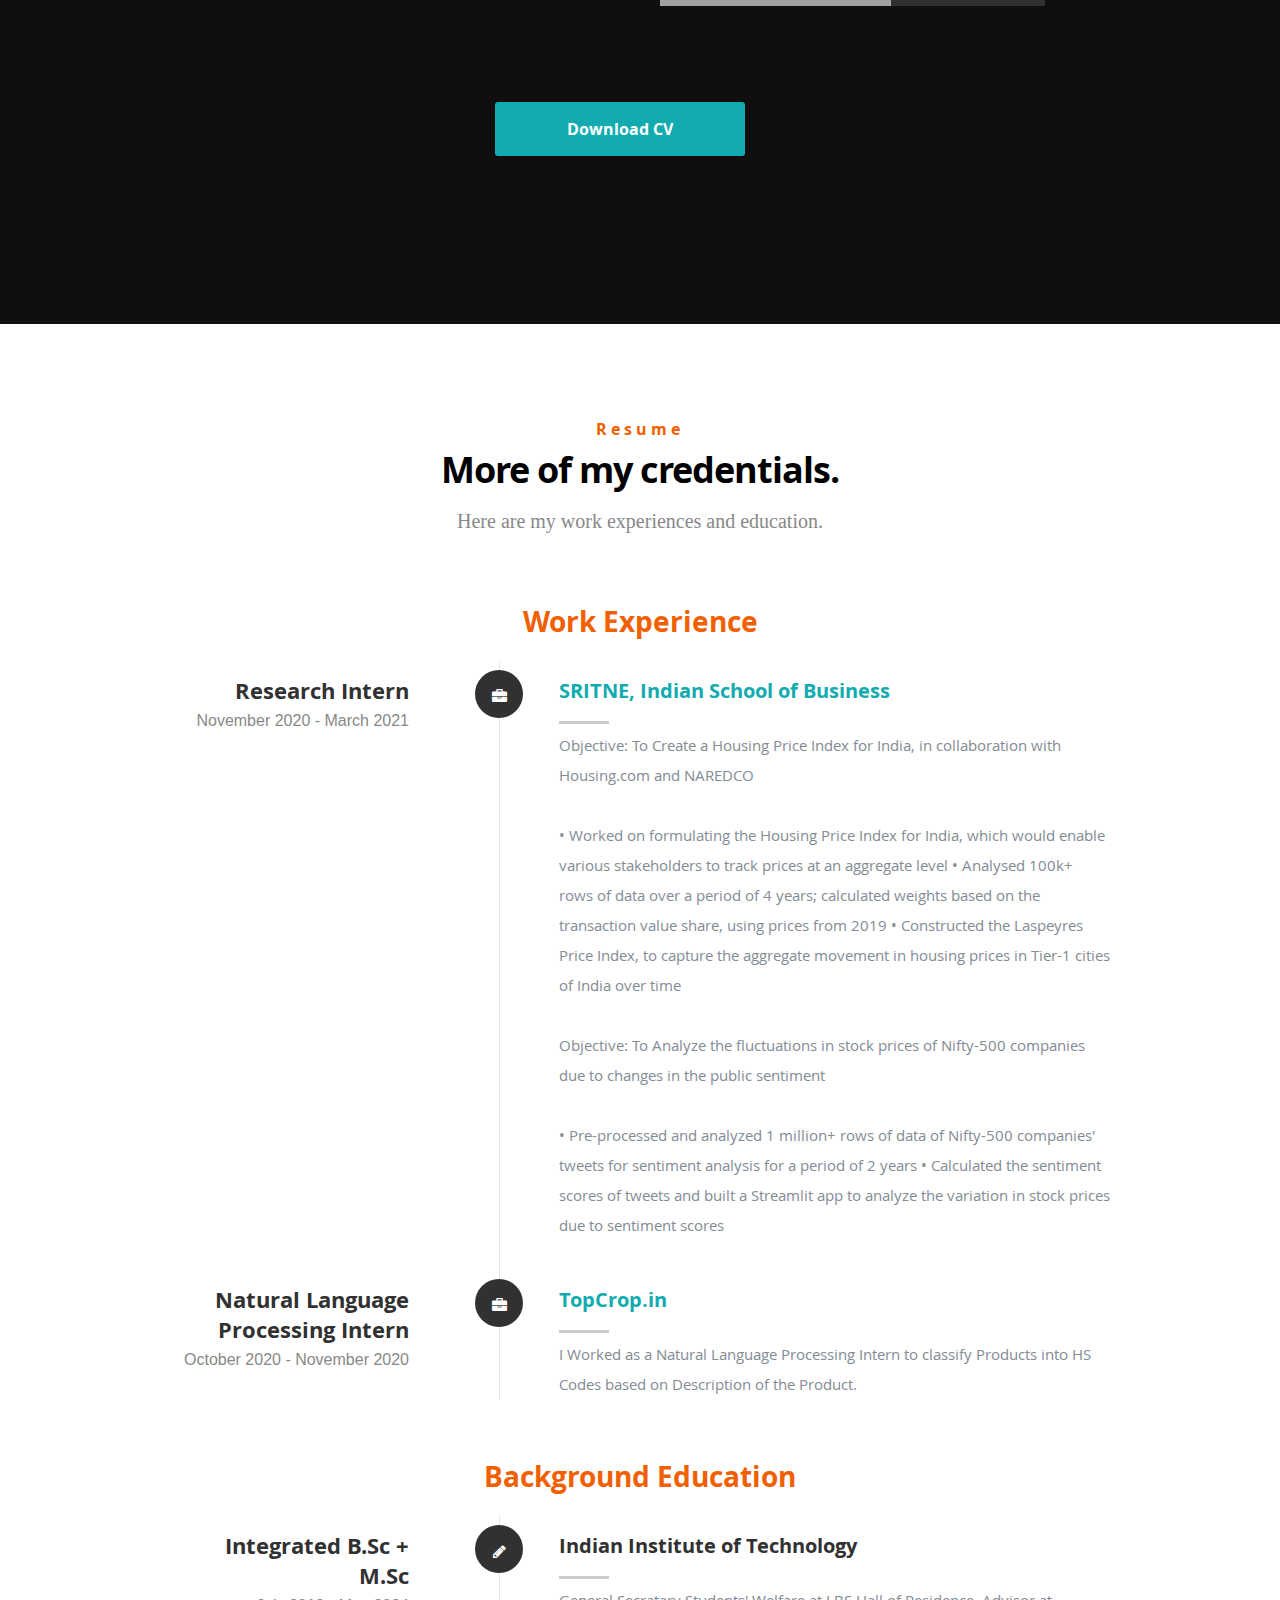
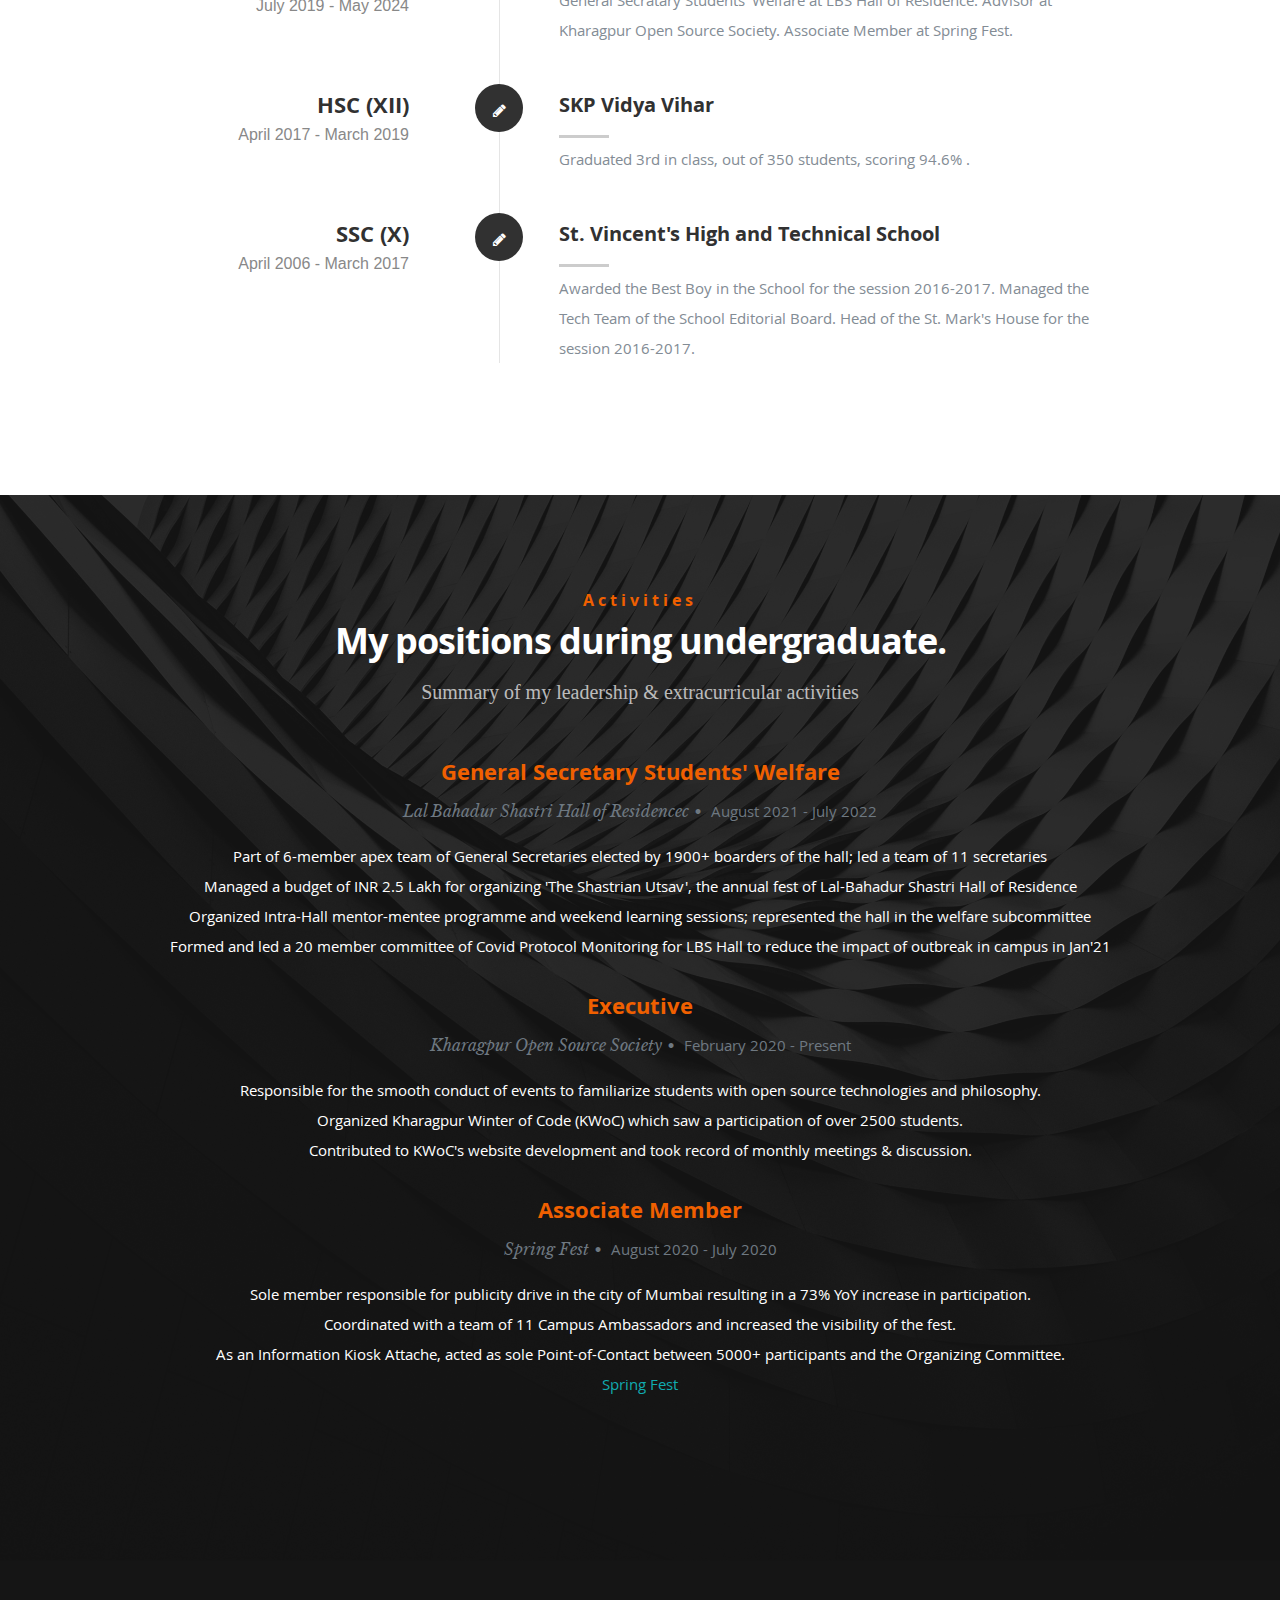
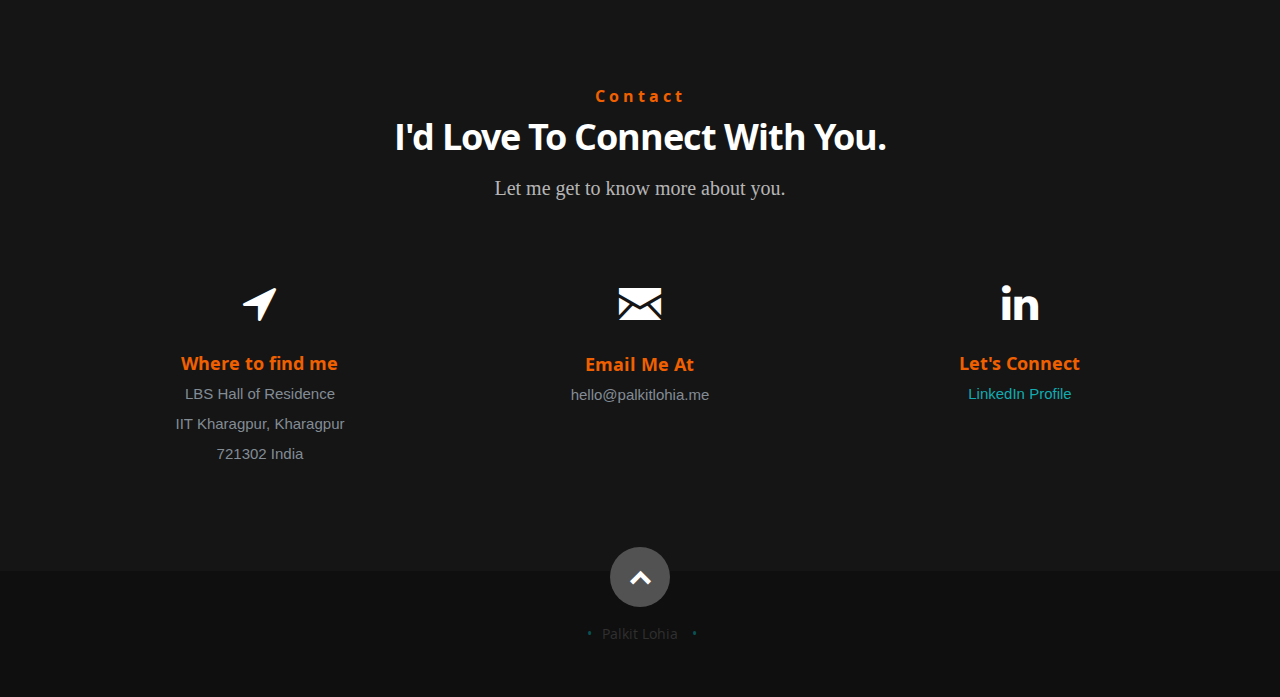
==== commit 57016e9a: "Merge pull request #17 from gawd-gamer/temp2" ====
--- a/index.html
+++ b/index.html
@@ -279,7 +279,7 @@
 
                   <div class="timeline-content">
                      <h4>SKP Vidya Vihar</h4>
-                     <p> Graduated 3rd in class out of 350 students, with an overall of 94.6% .</p>
+                     <p> Graduated 3rd in class, out of 350 students, scoring 94.6% .</p>
                   </div>
 
                </div> <!-- /timeline-block -->
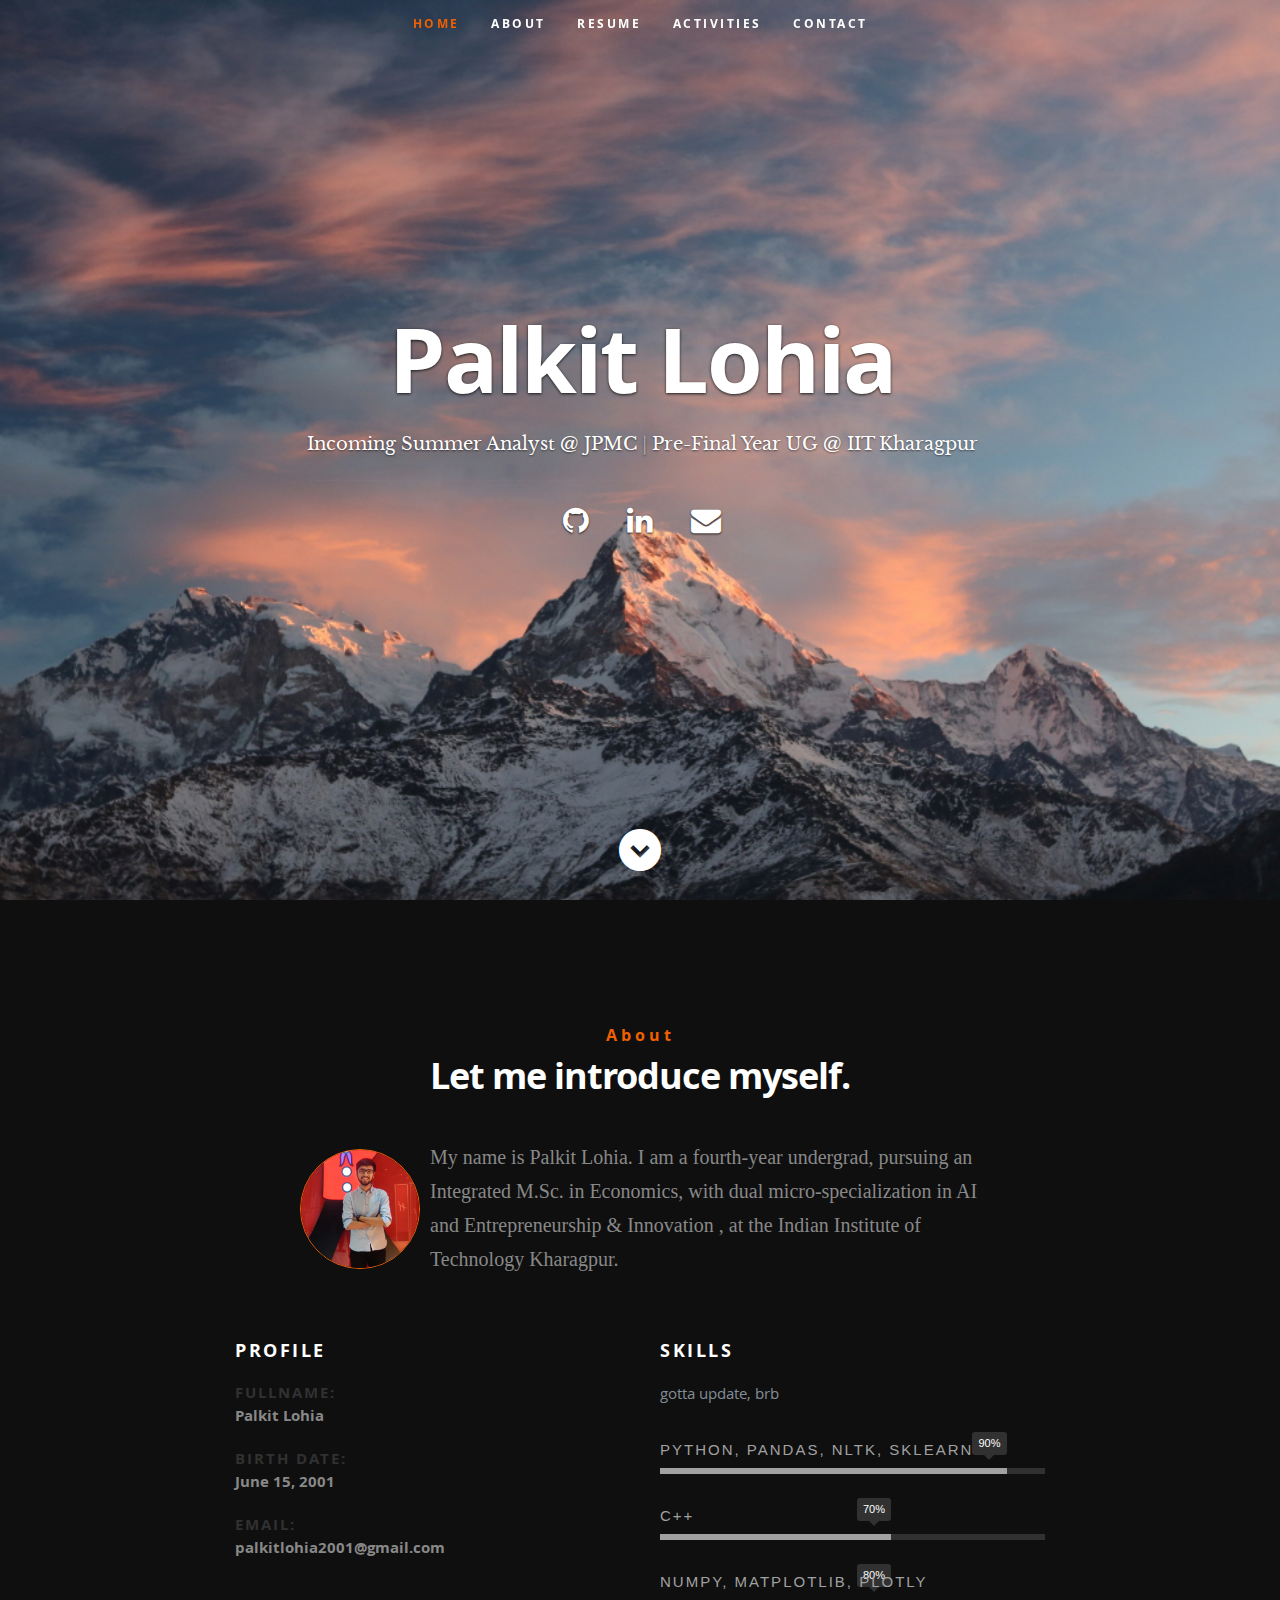
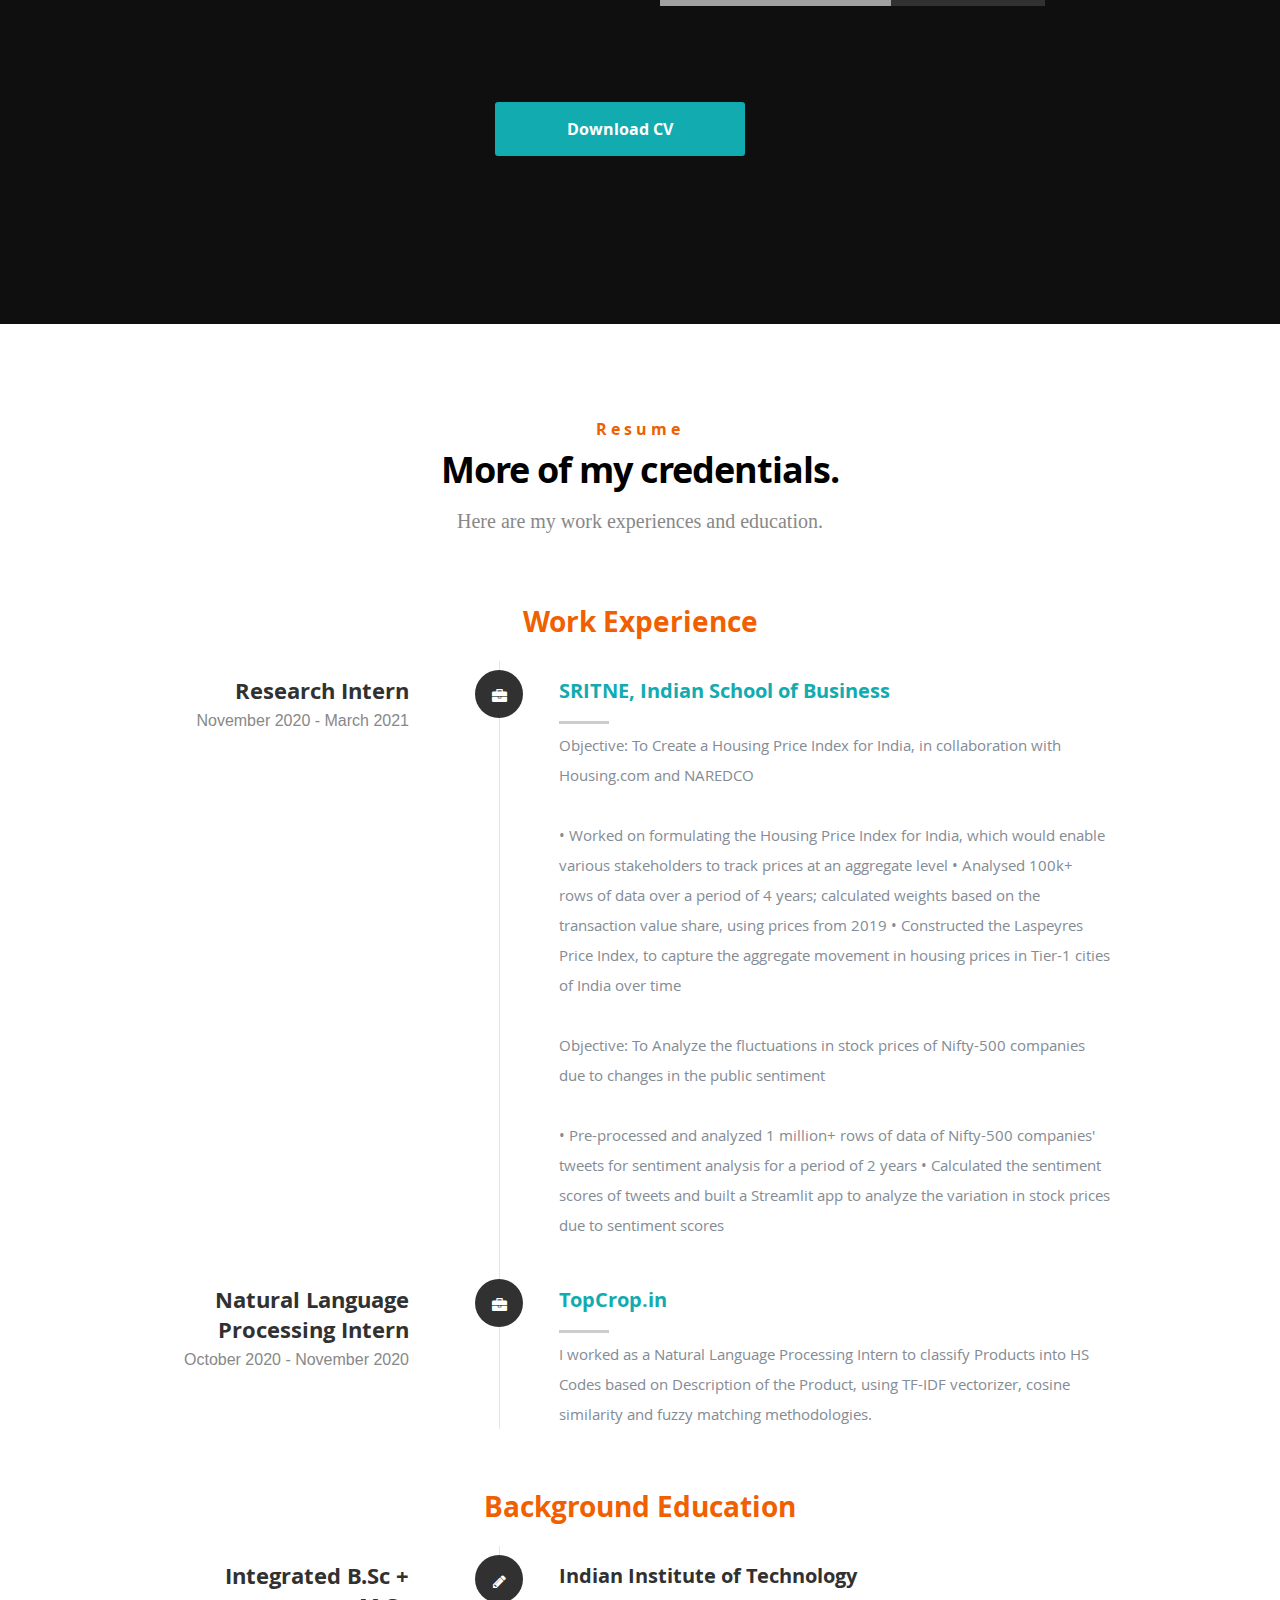
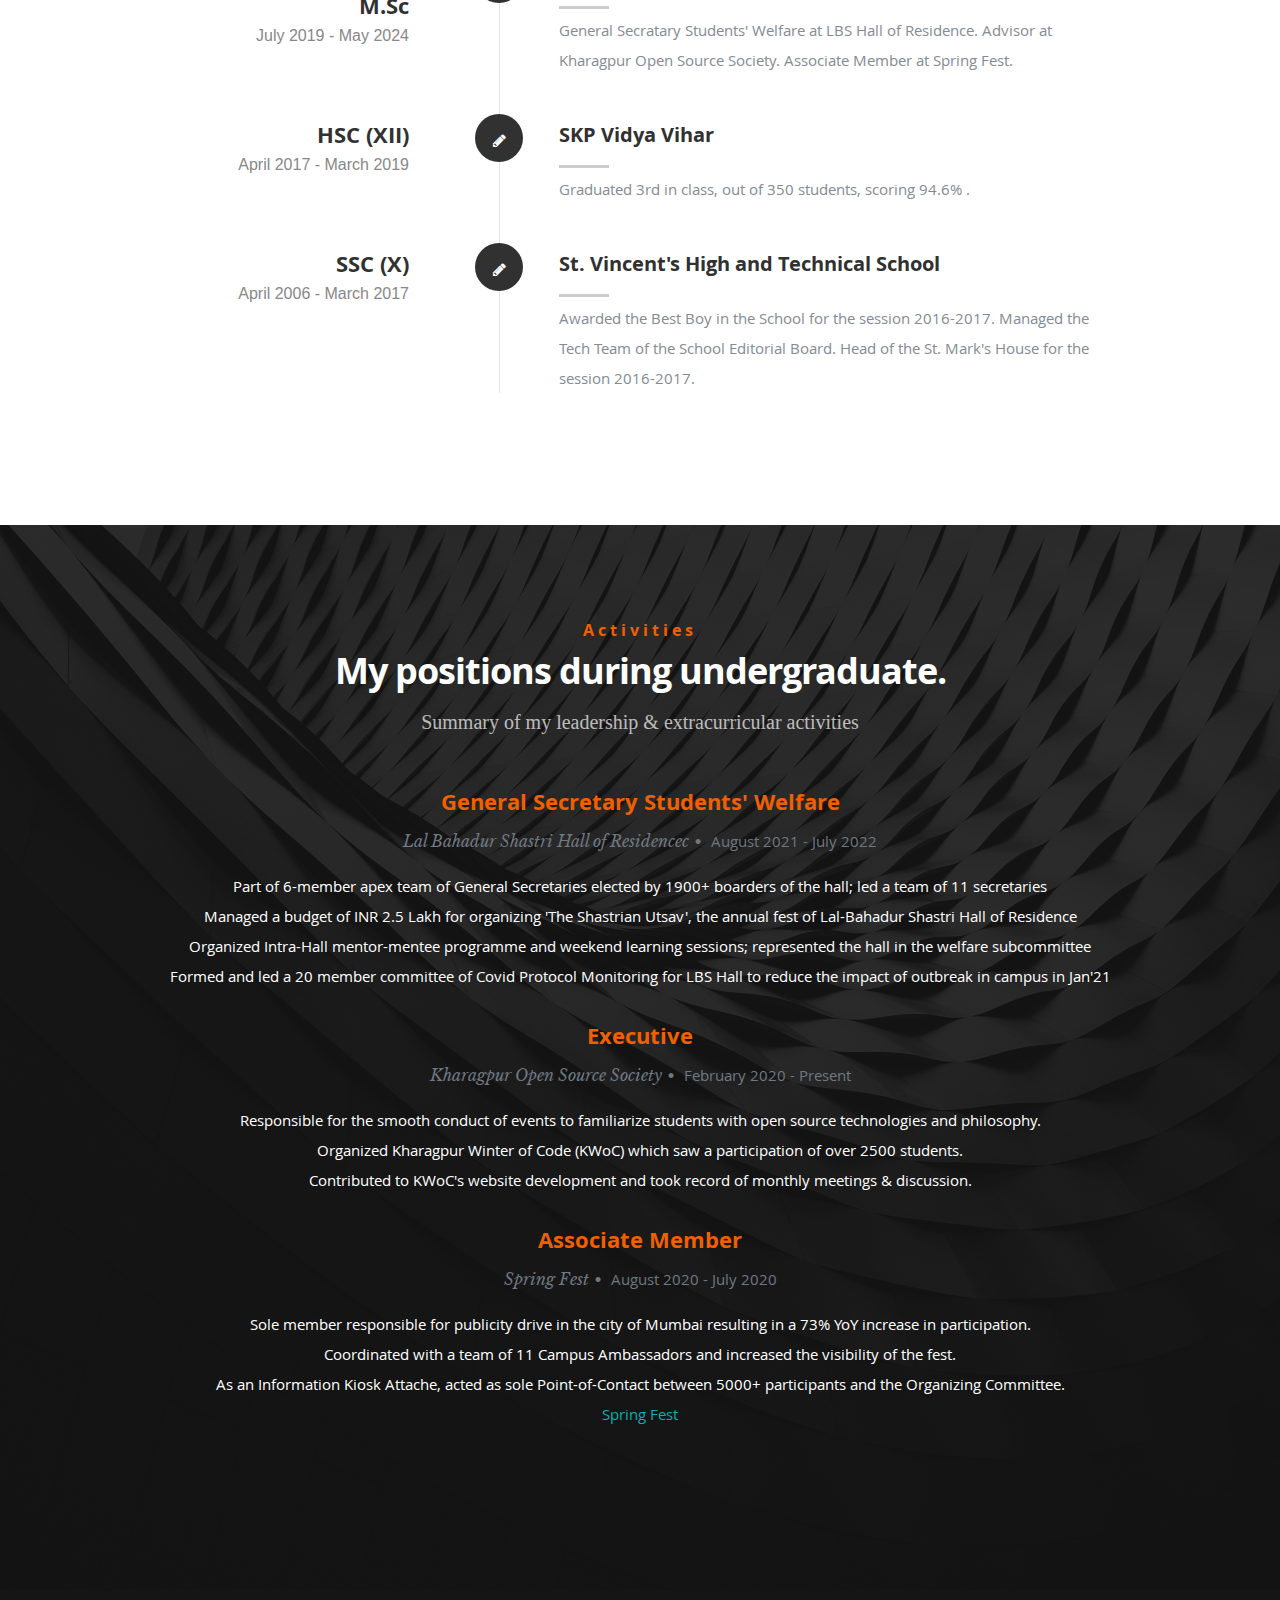
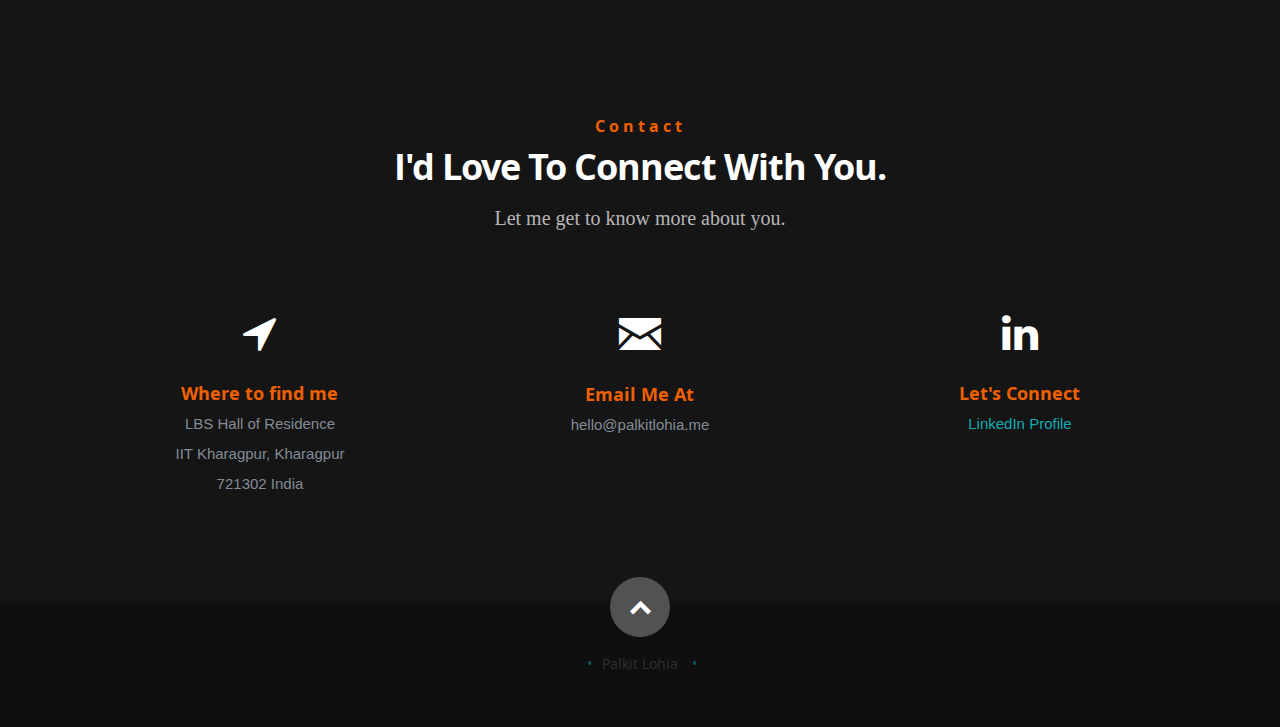
==== commit ce6f9e86: "Merge pull request #16 from gawd-gamer/temp" ====
--- a/index.html
+++ b/index.html
@@ -227,7 +227,7 @@
 
                   <div class="timeline-content">
                      <h4><a href="https://topcrop.in/" target="_blank">TopCrop.in</a></h4>
-                     <p>I Worked as a Natural Language Processing Intern to classify Products into HS Codes based on Description of the Product.
+                     <p>I worked as a Natural Language Processing Intern to classify Products into HS Codes based on Description of the Product, using TF-IDF vectorizer, cosine similarity and fuzzy matching methodologies.
                      </p>
                   </div>
 
